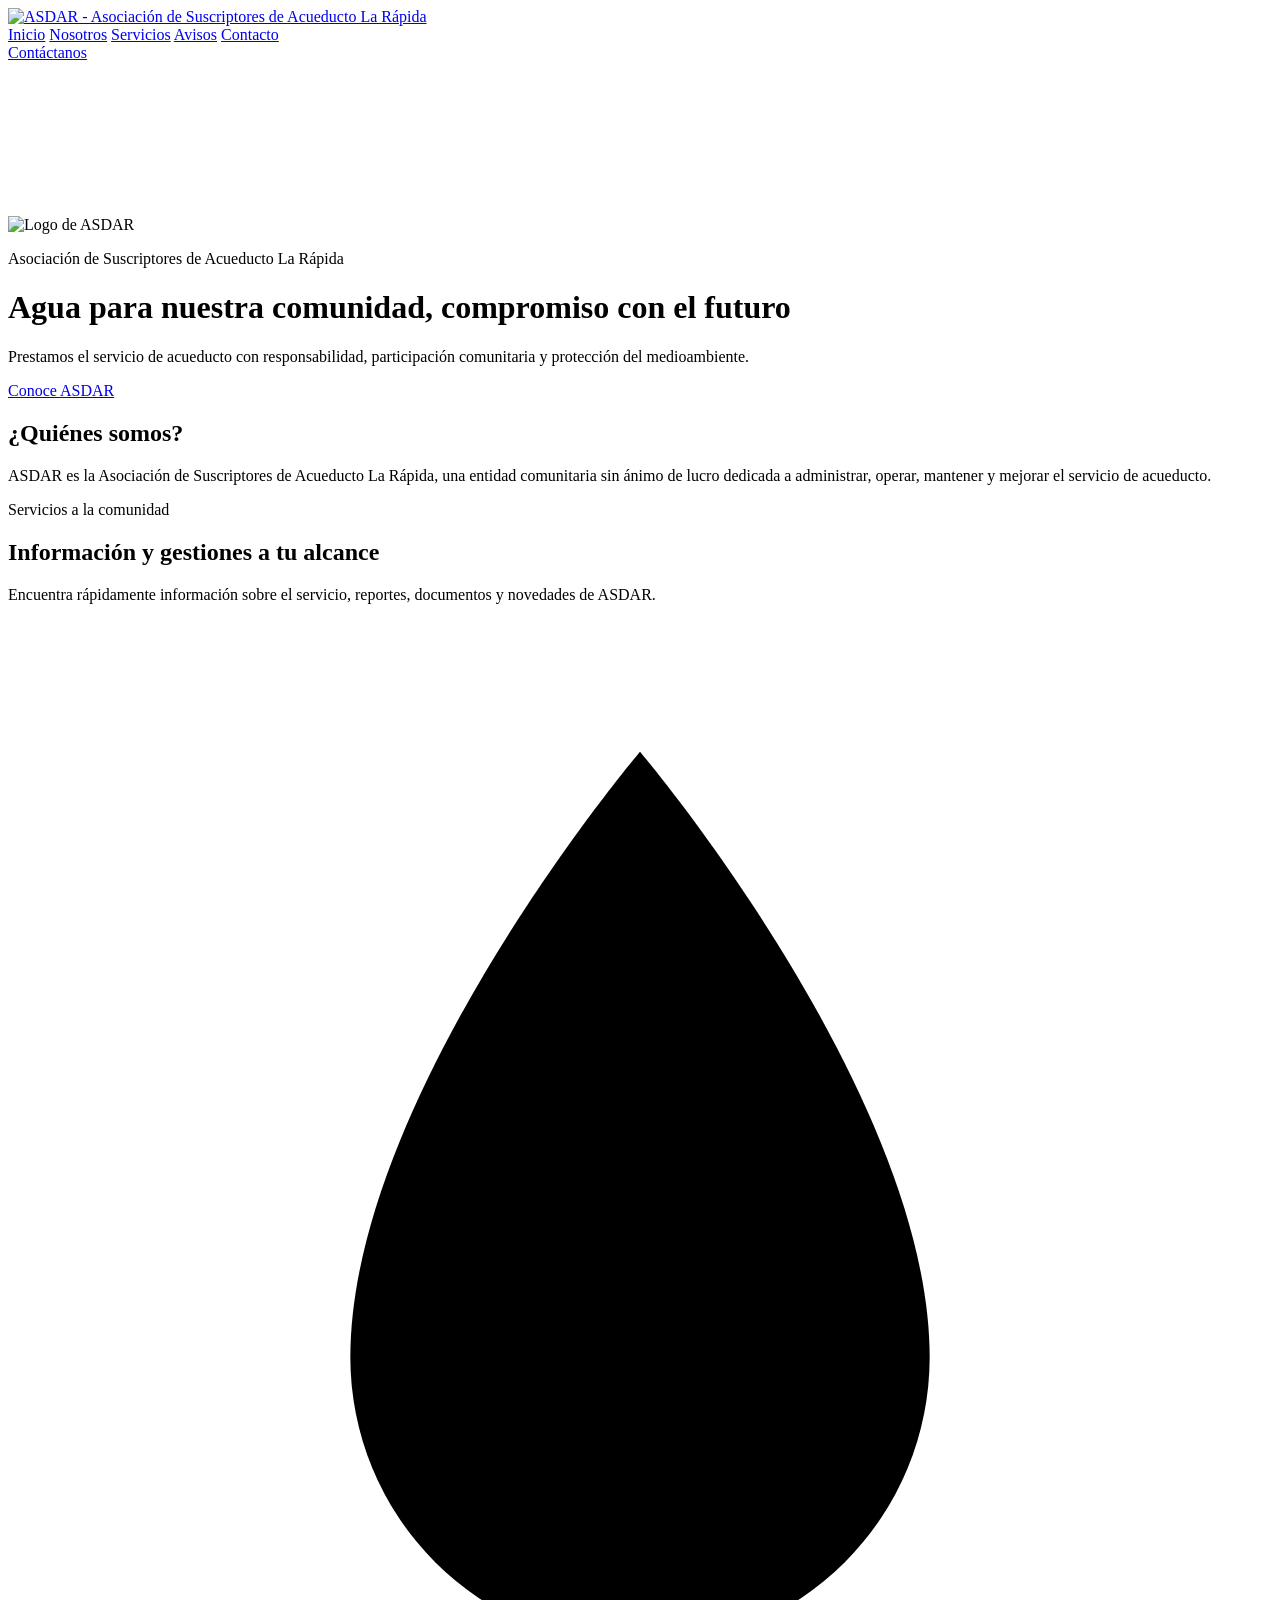
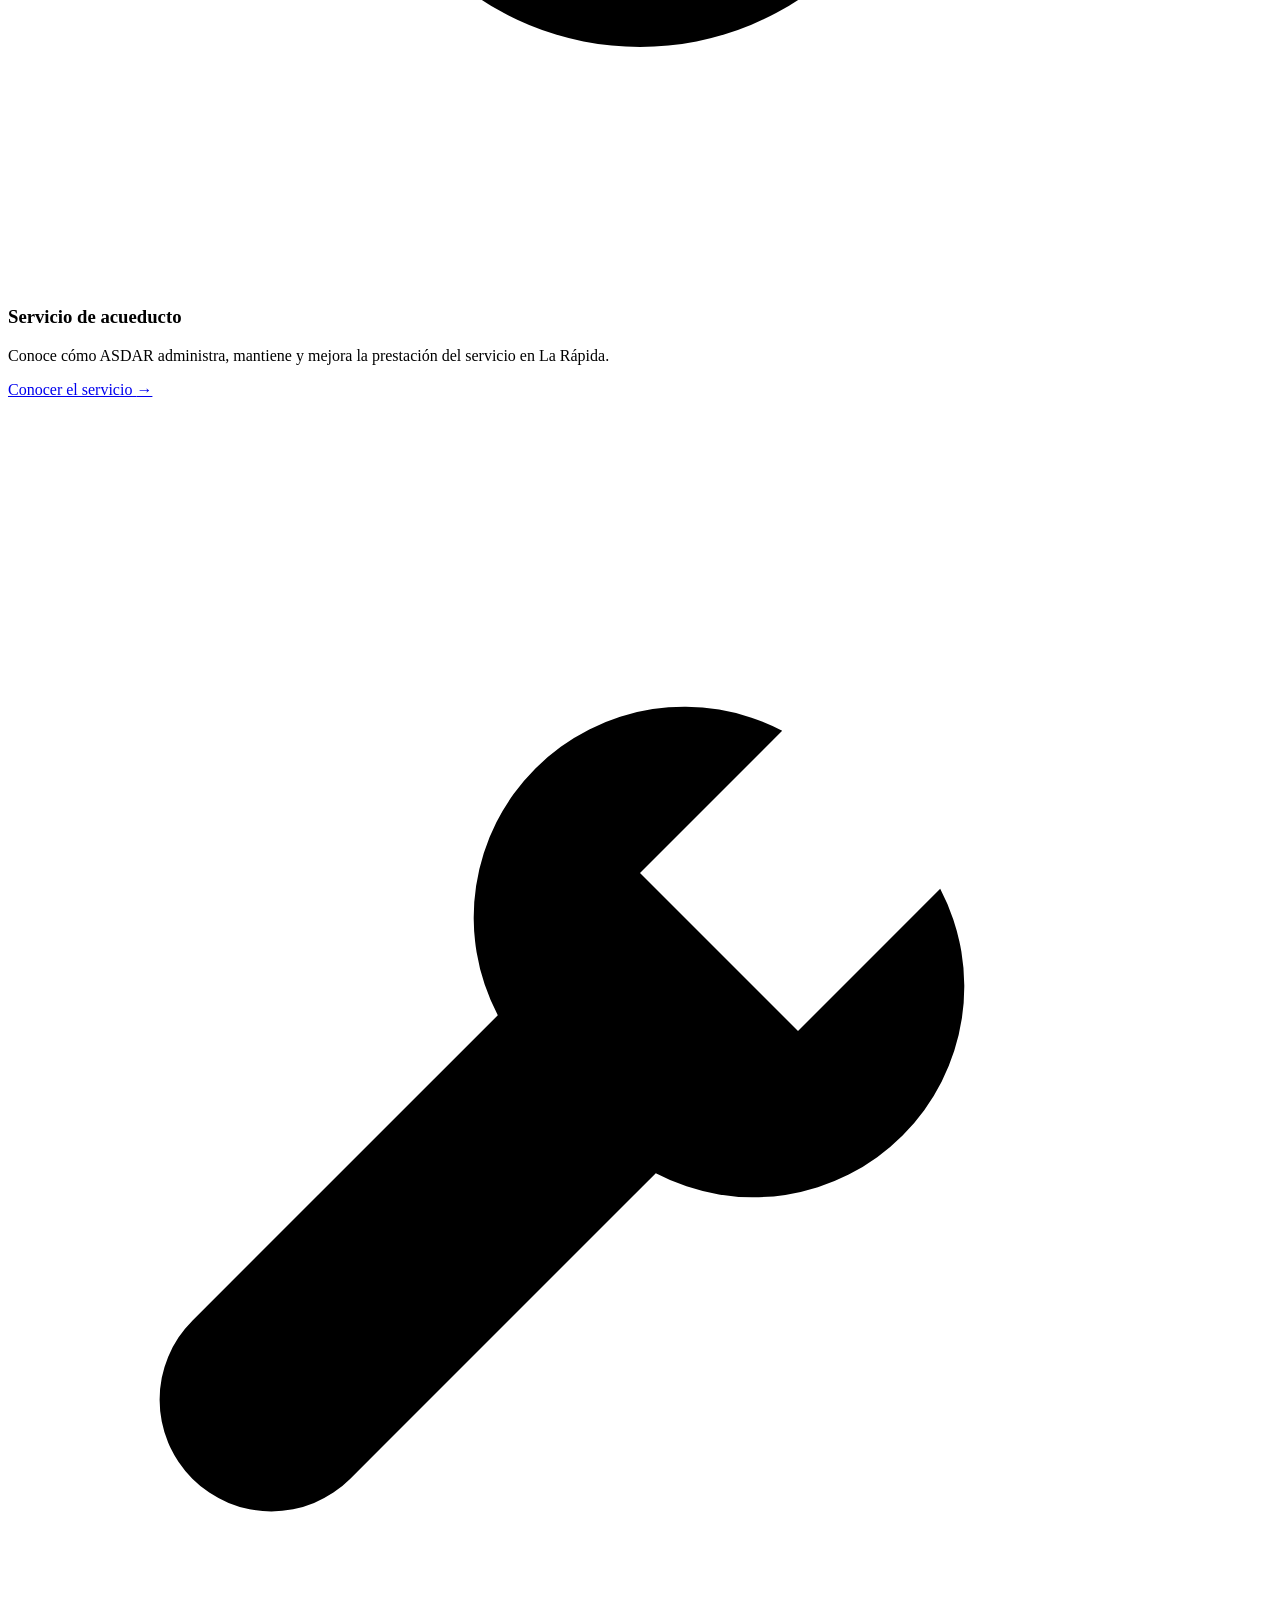
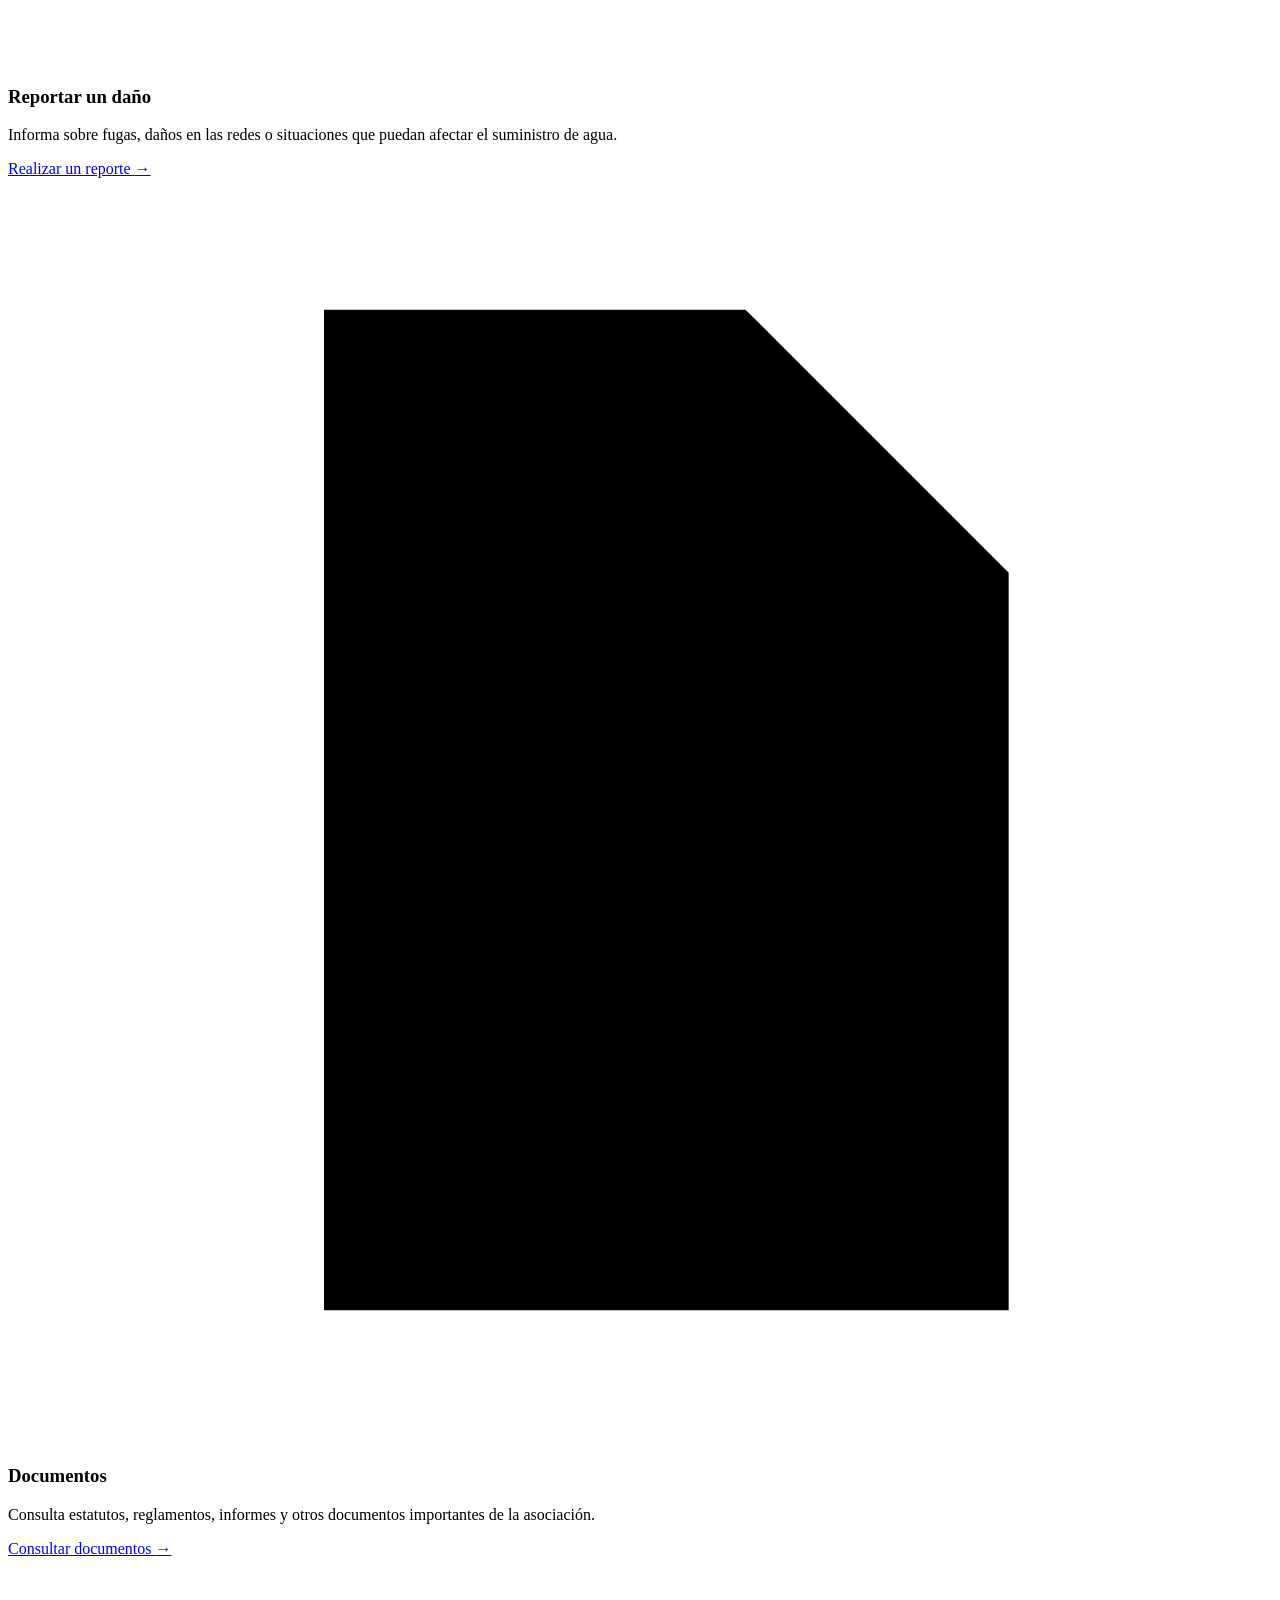
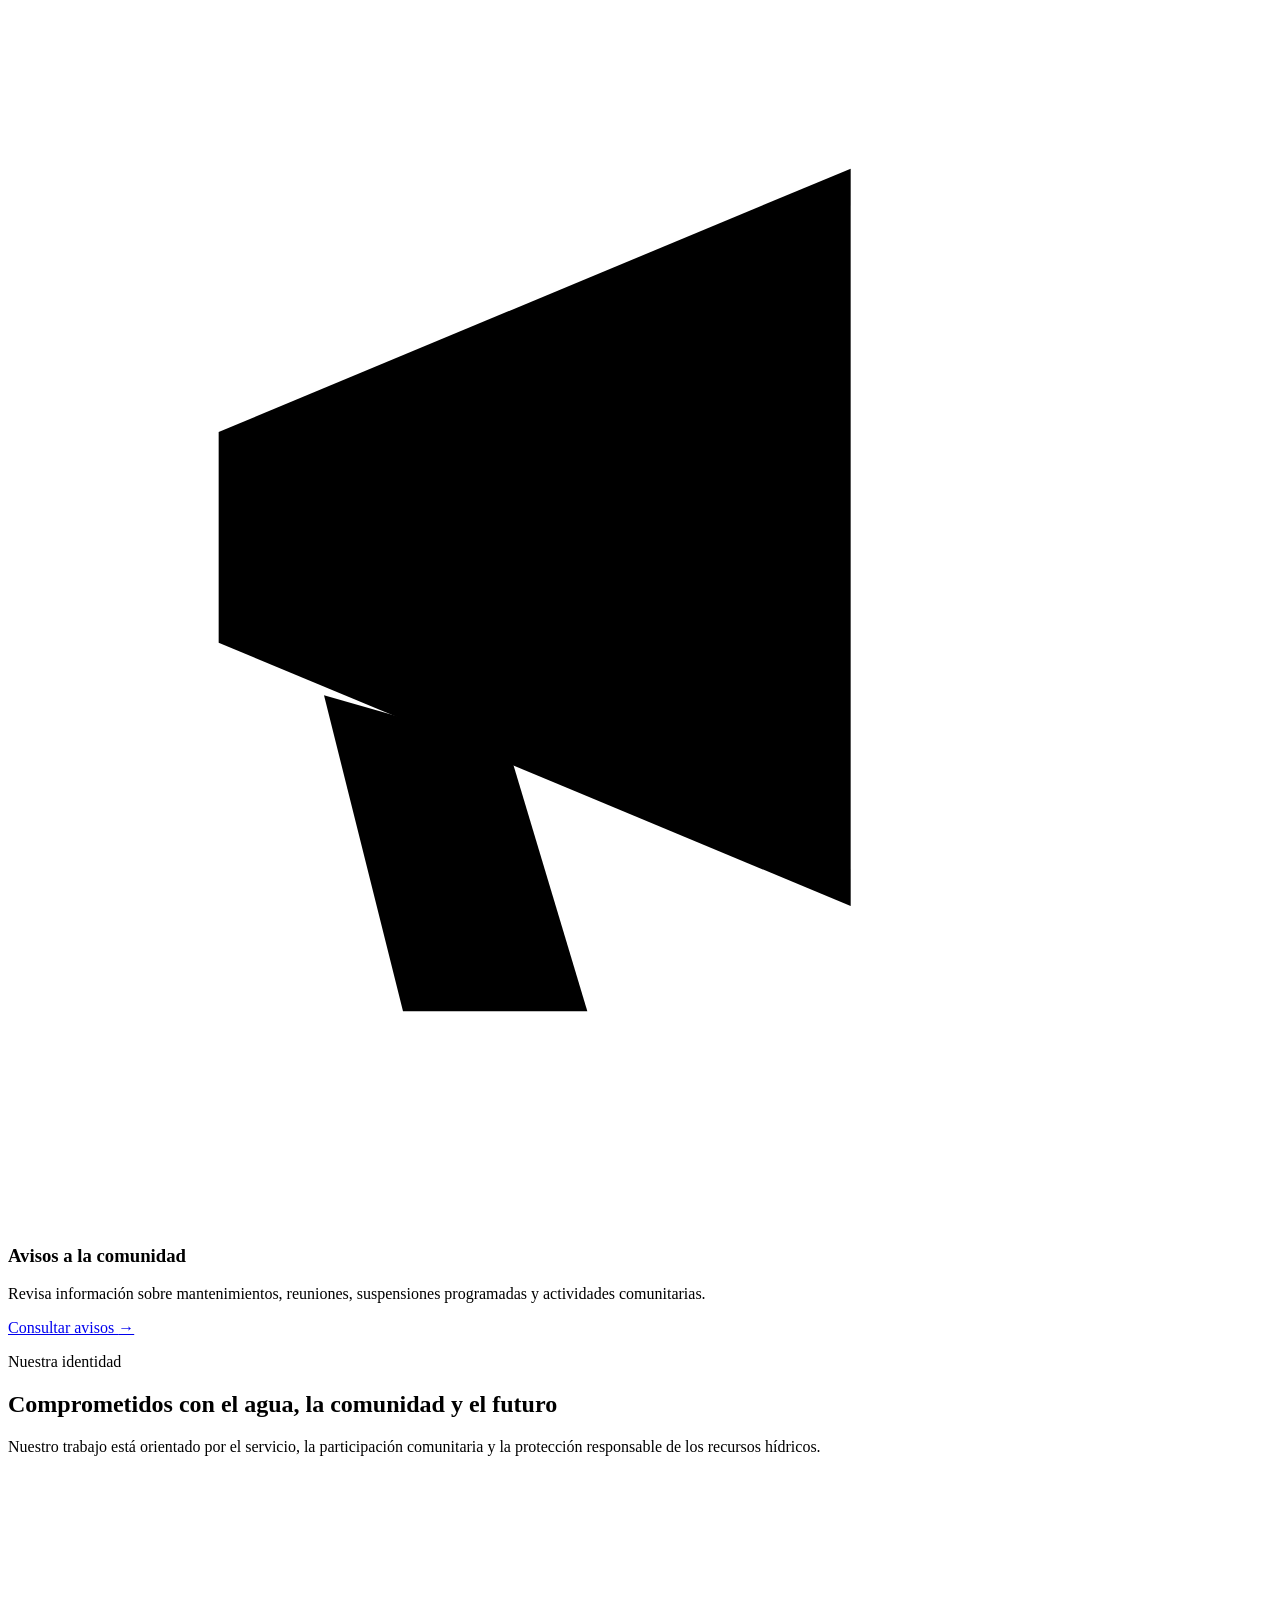
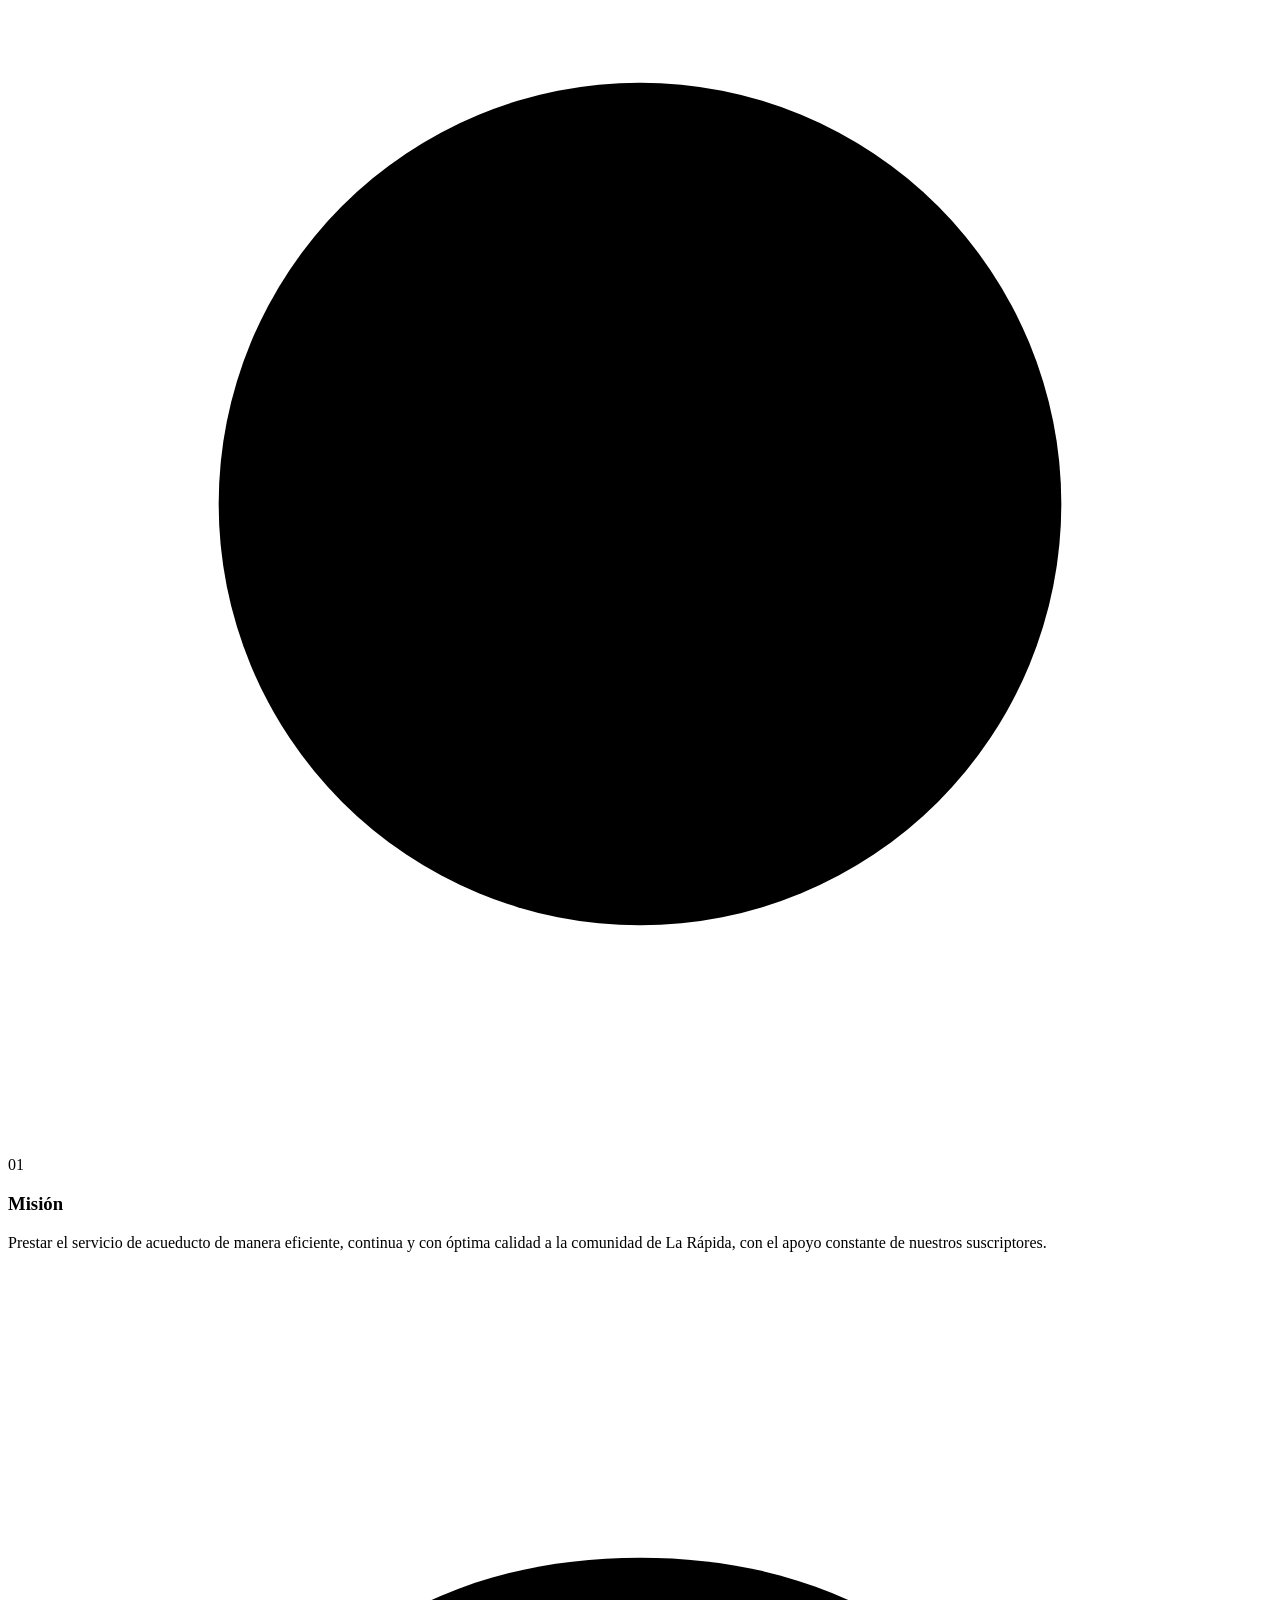
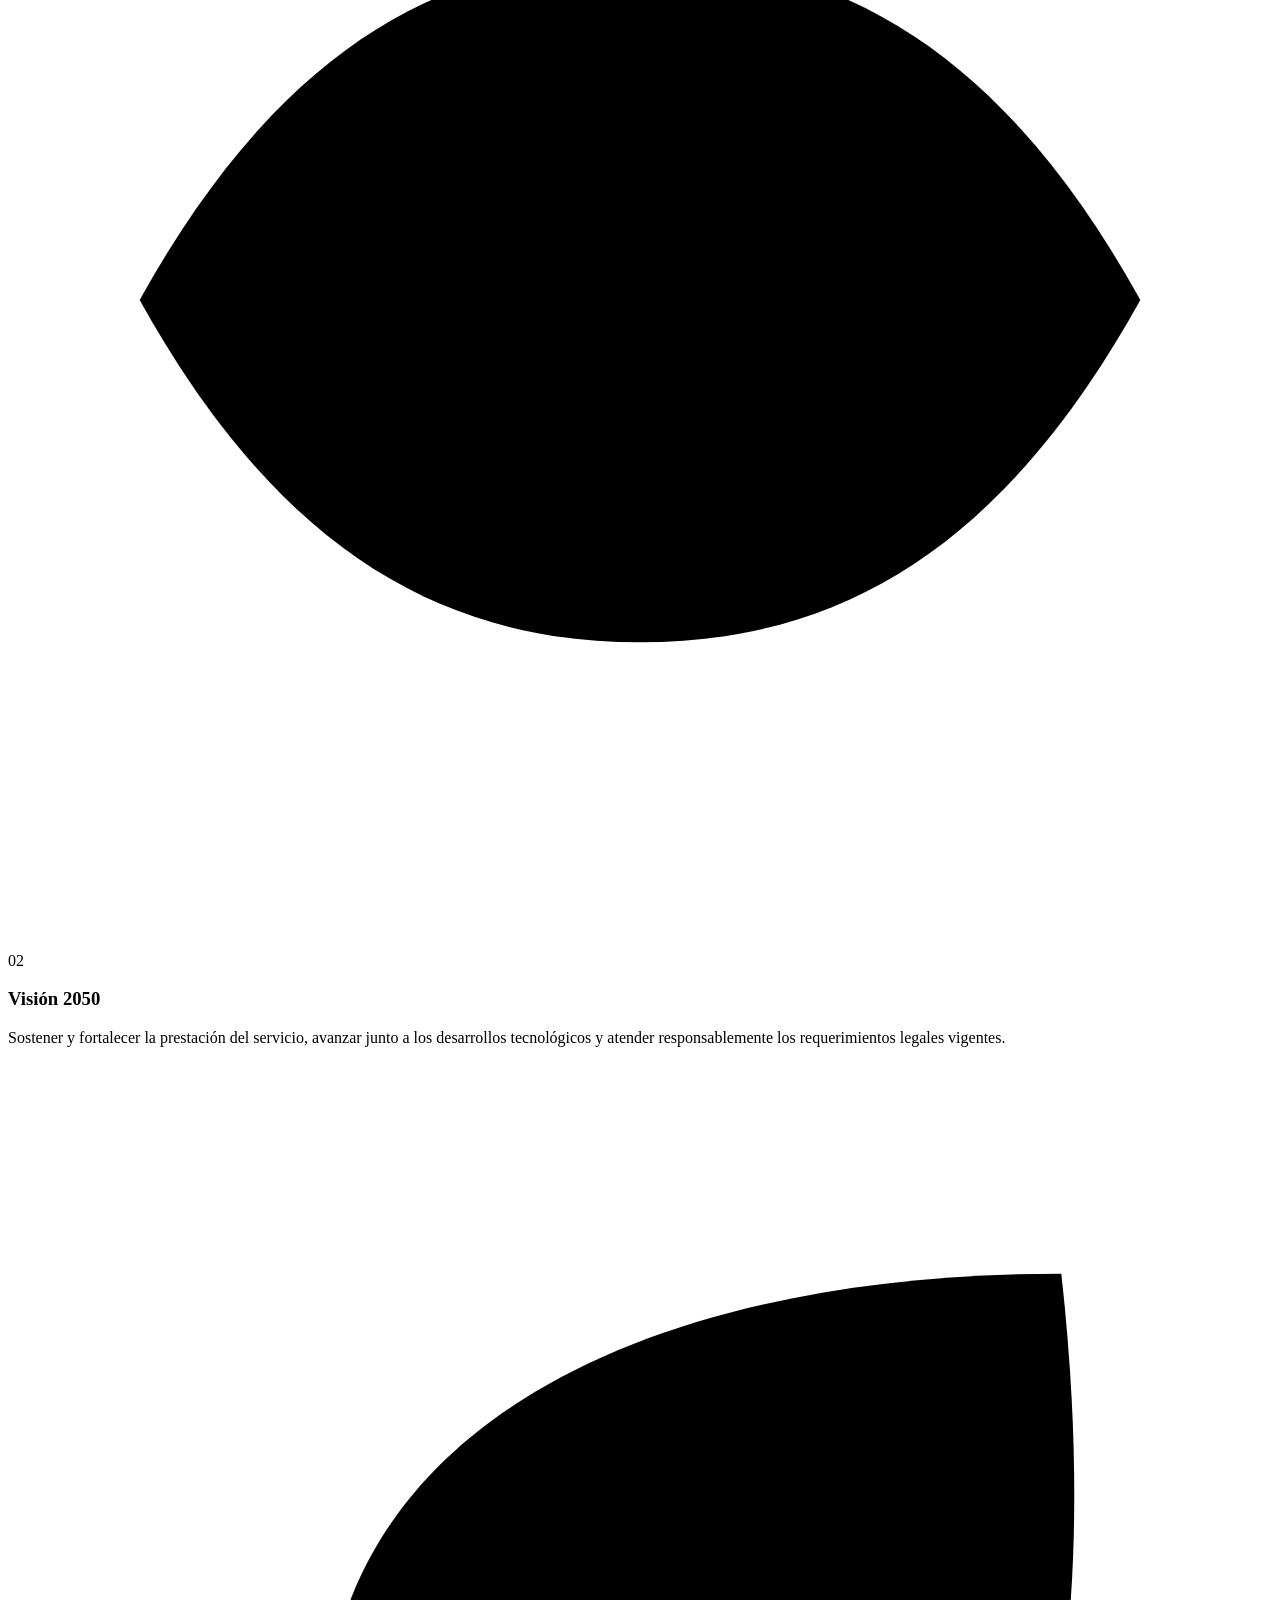
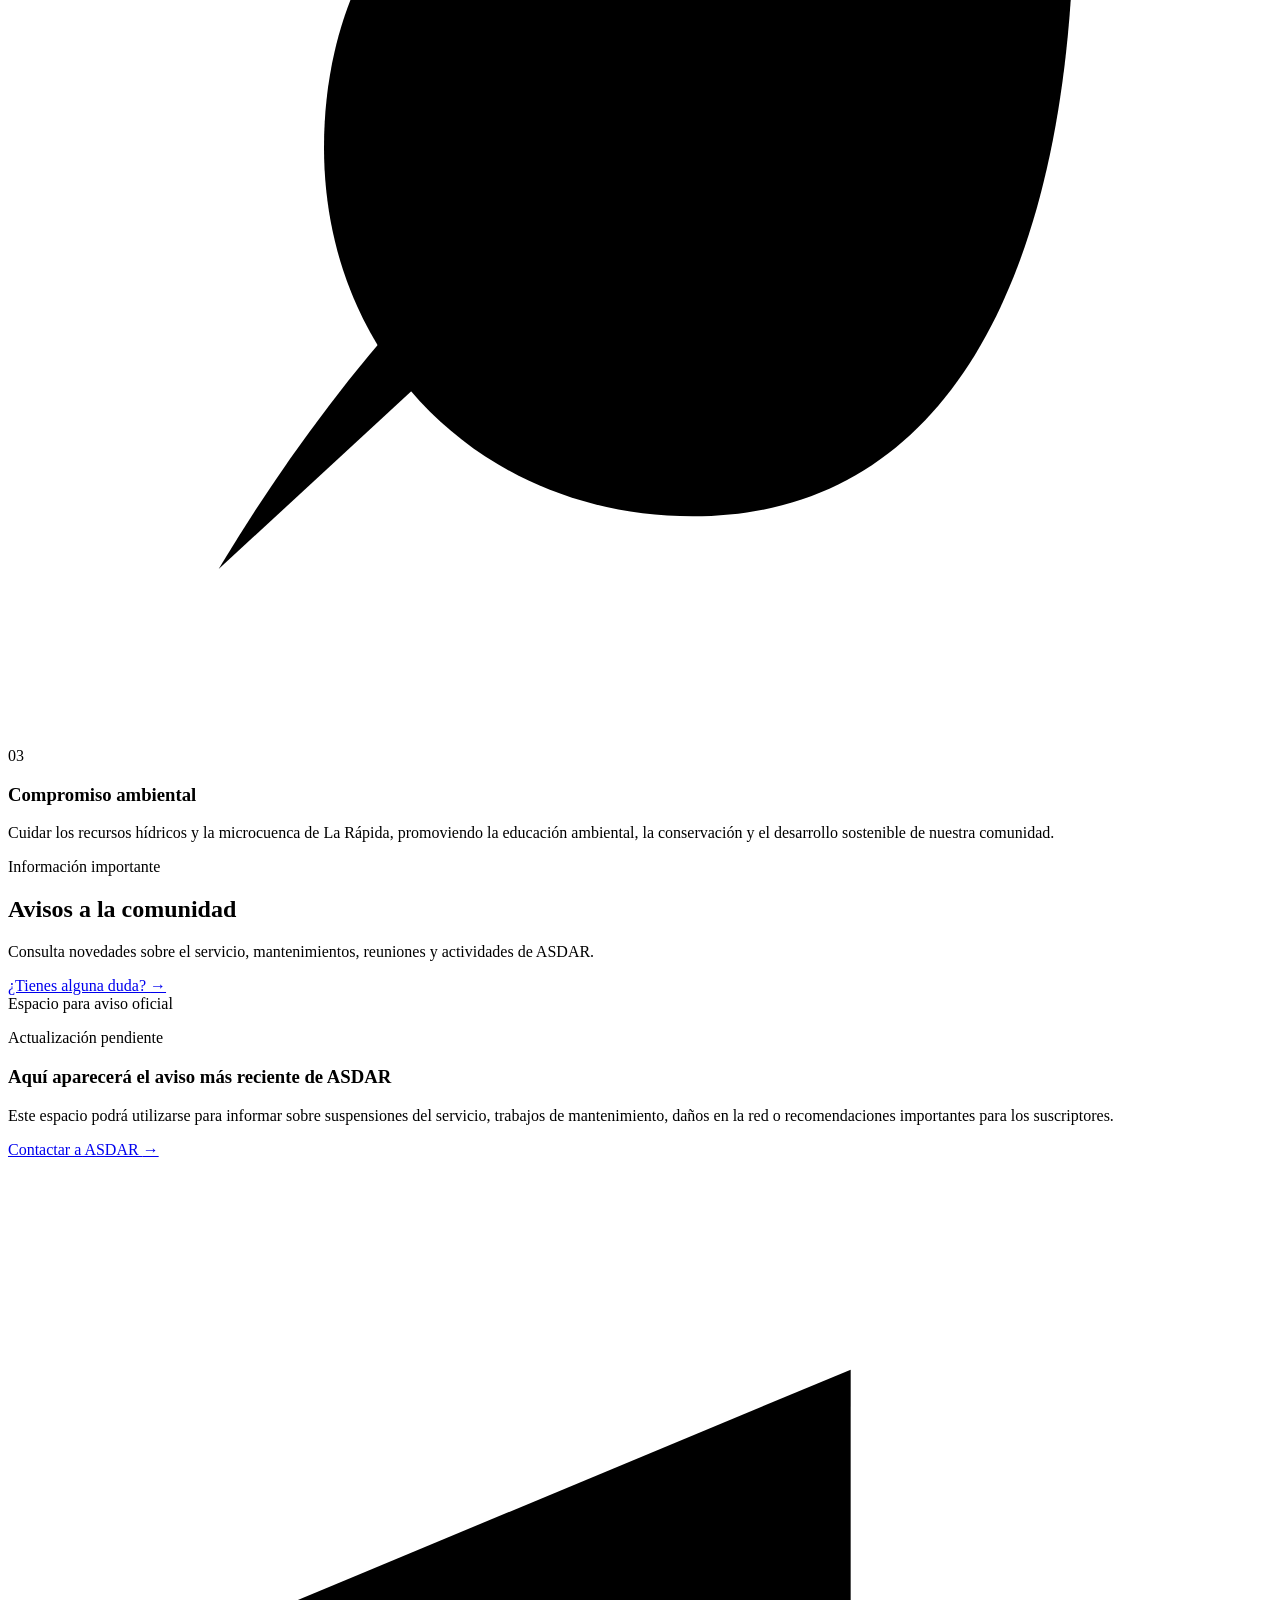
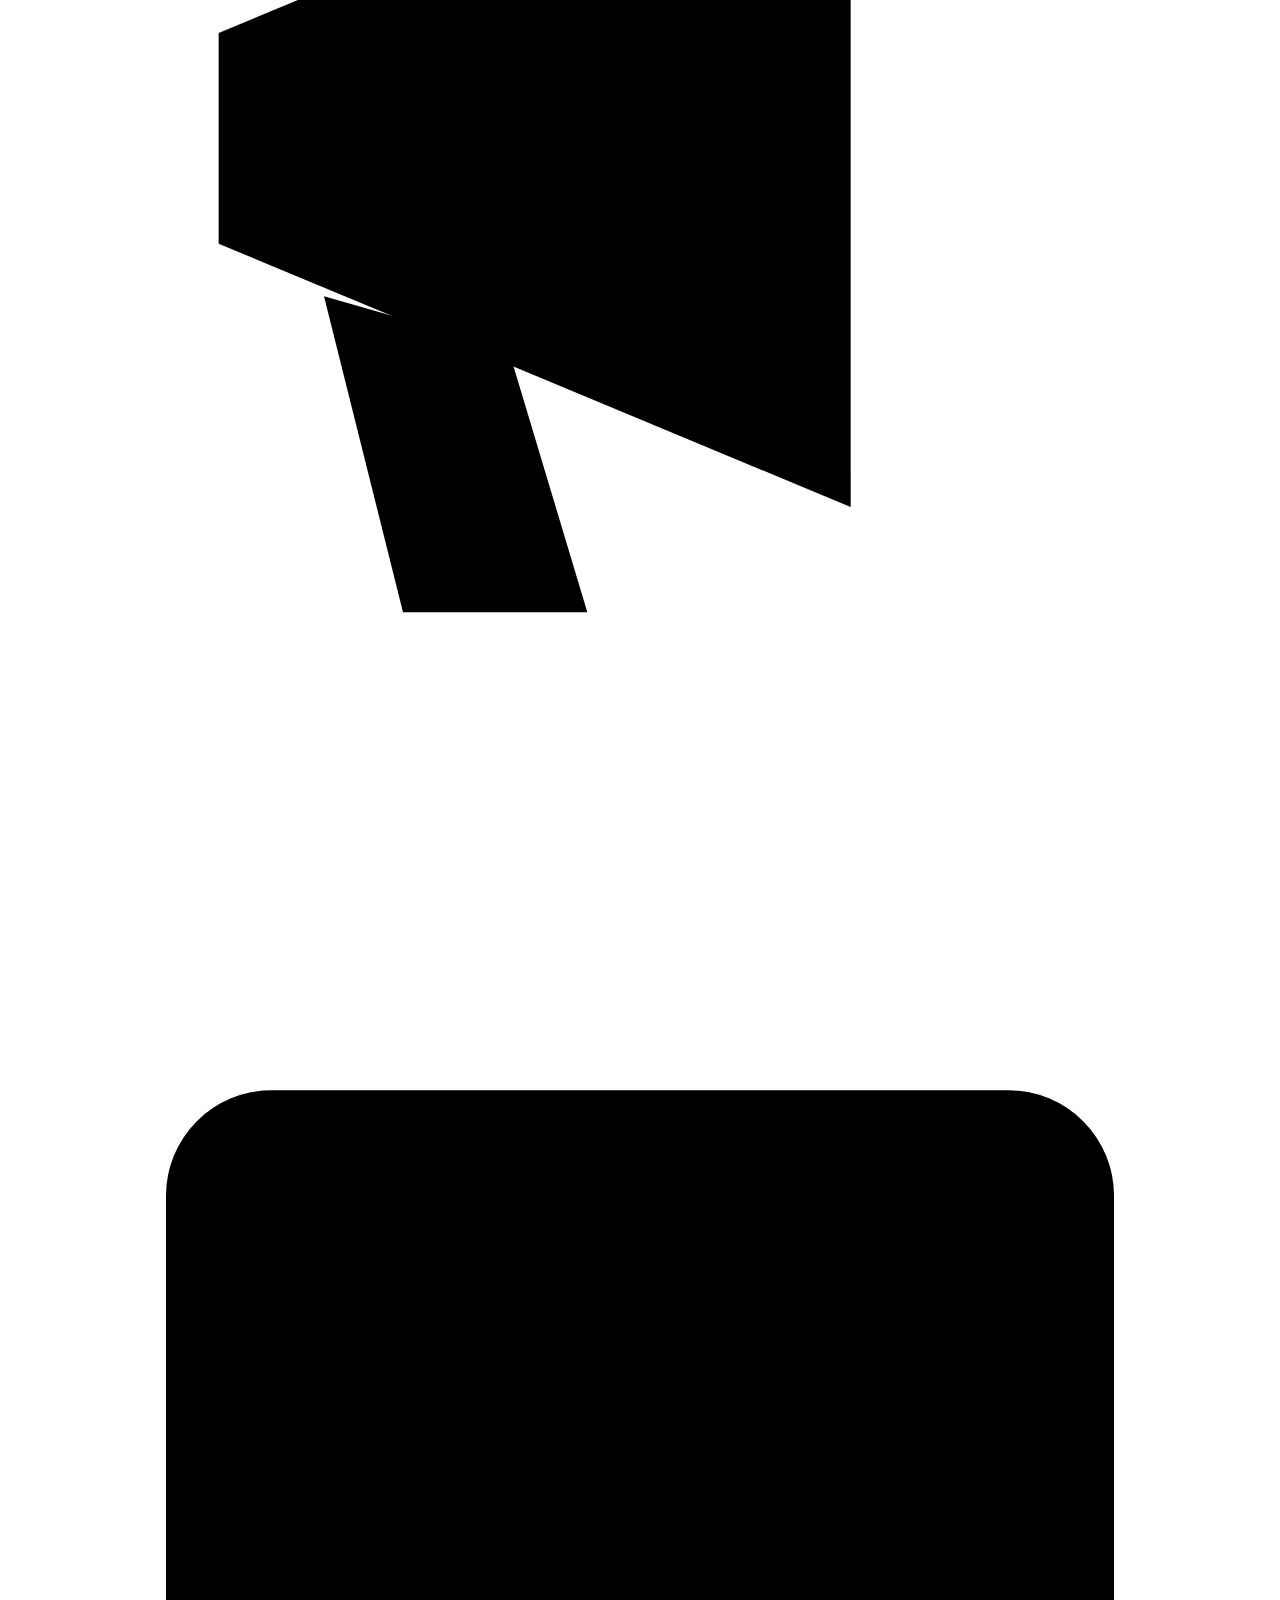
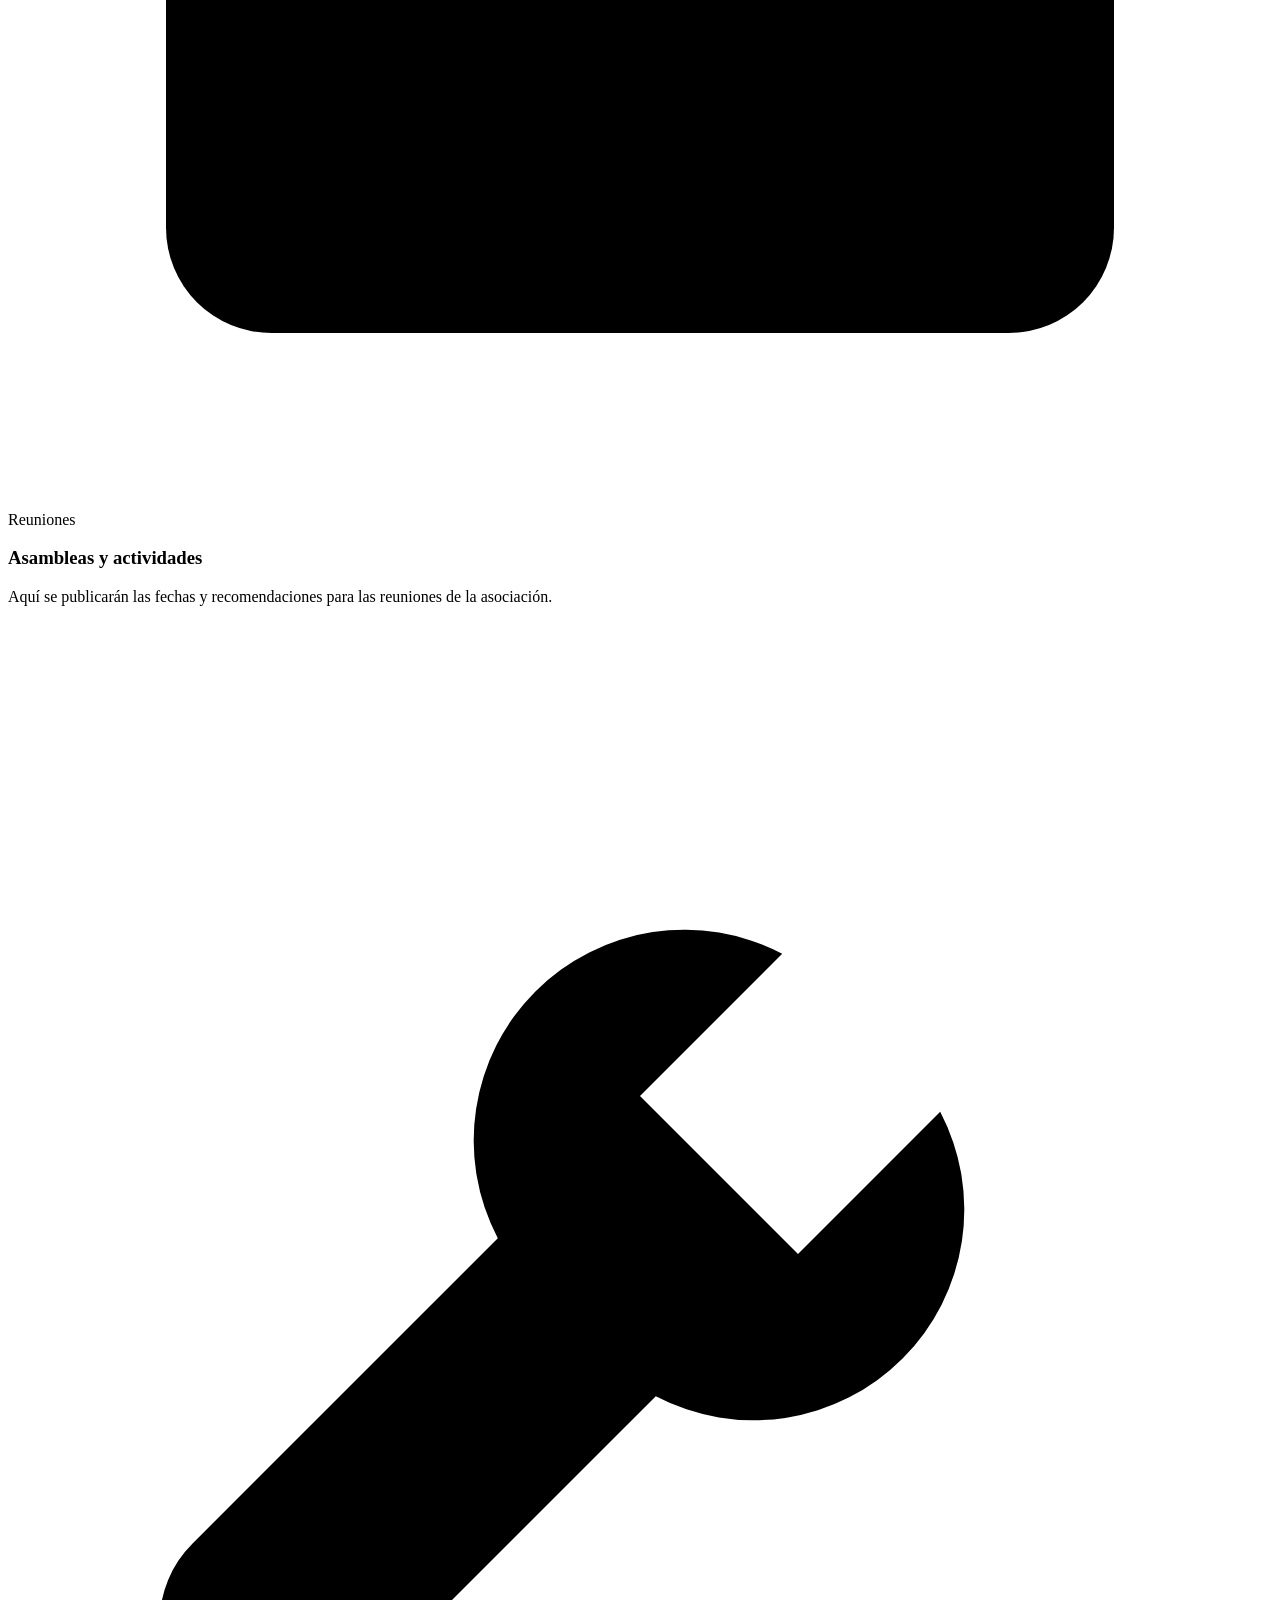
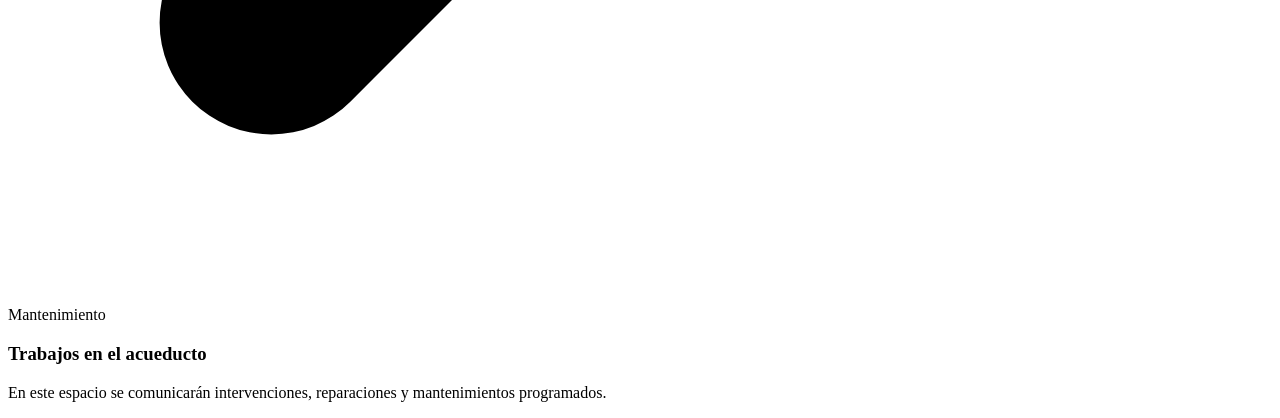
==== index.html @ 204bee66 "Create index.html" ====
<!DOCTYPE html>
<html lang="es">

<head>
    <meta charset="UTF-8">

    <meta
        name="viewport"
        content="width=device-width, initial-scale=1.0"
    >

    <title>ASDAR | Acueducto La Rápida</title>

    <link rel="stylesheet" href="style.css">
</head>

<body>

    <!-- =========================================
         BARRA DE NAVEGACIÓN
    ========================================== -->
    <nav class="navegacion">

        <a href="#" class="marca">
            <img
                src="Img/logo-asdar.png"
                alt="ASDAR - Asociación de Suscriptores de Acueducto La Rápida"
                class="marca-logo"
            >
        </a>

        <div class="menu">
            <a href="#">Inicio</a>
            <a href="#nosotros">Nosotros</a>
            <a href="#servicios">Servicios</a>
            <a href="#avisos">Avisos</a>
            <a href="#contacto">Contacto</a>
        </div>

        <a href="#contacto" class="boton-contacto">
            Contáctanos
        </a>

    </nav>


    <!-- =========================================
         PORTADA PRINCIPAL
    ========================================== -->
    <header class="hero">

        <!-- Canvas donde JavaScript dibuja los hexágonos -->
        <canvas id="fondo-interactivo"></canvas>

        <div class="hero-contenido">

            <img
                src="Img/logo-asdar.png"
                alt="Logo de ASDAR"
                class="hero-logo"
            >

            <p class="hero-etiqueta">
                Asociación de Suscriptores de Acueducto La Rápida
            </p>

            <h1>
                Agua para nuestra comunidad,
                <span>compromiso con el futuro</span>
            </h1>

            <p class="hero-descripcion">
                Prestamos el servicio de acueducto con responsabilidad,
                participación comunitaria y protección del medioambiente.
            </p>

            <a href="#nosotros" class="boton-principal">
                Conoce ASDAR
            </a>

        </div>

    </header>


    <!-- =========================================
         QUIÉNES SOMOS
    ========================================== -->
    <section id="nosotros">

        <h2>¿Quiénes somos?</h2>

        <p>
            ASDAR es la Asociación de Suscriptores de Acueducto
            La Rápida, una entidad comunitaria sin ánimo de lucro
            dedicada a administrar, operar, mantener y mejorar el
            servicio de acueducto.
        </p>

    </section>


    <!-- =========================================
         SERVICIOS Y ACCESOS RÁPIDOS
    ========================================== -->
    <section id="servicios" class="servicios">

        <div class="servicios-encabezado">

            <p class="seccion-etiqueta">
                Servicios a la comunidad
            </p>

            <h2>
                Información y gestiones a tu alcance
            </h2>

            <p class="servicios-introduccion">
                Encuentra rápidamente información sobre el servicio,
                reportes, documentos y novedades de ASDAR.
            </p>

        </div>


        <div class="servicios-grid">

            <!-- Servicio de acueducto -->
            <article class="servicio-tarjeta">

                <div class="servicio-icono">

                    <svg
                        viewBox="0 0 24 24"
                        aria-hidden="true"
                    >
                        <path
                            d="M12 2.5C12 2.5 6.5 9 6.5 14A5.5 5.5 0 0 0 17.5 14C17.5 9 12 2.5 12 2.5Z"
                        ></path>

                        <path
                            d="M9.5 15.2C9.8 16.5 10.8 17.3 12.2 17.5"
                        ></path>
                    </svg>

                </div>

                <h3>Servicio de acueducto</h3>

                <p>
                    Conoce cómo ASDAR administra, mantiene y mejora
                    la prestación del servicio en La Rápida.
                </p>

                <a href="#nosotros" class="servicio-enlace">
                    Conocer el servicio
                    <span aria-hidden="true">→</span>
                </a>

            </article>


            <!-- Reportar daños -->
            <article class="servicio-tarjeta">

                <div class="servicio-icono servicio-icono-verde">

                    <svg
                        viewBox="0 0 24 24"
                        aria-hidden="true"
                    >
                        <path
                            d="M14.7 6.3A4 4 0 0 0 9.3 11.7L3.5 17.5A2.1 2.1 0 0 0 6.5 20.5L12.3 14.7A4 4 0 0 0 17.7 9.3L15 12L12 9L14.7 6.3Z"
                        ></path>
                    </svg>

                </div>

                <h3>Reportar un daño</h3>

                <p>
                    Informa sobre fugas, daños en las redes o situaciones
                    que puedan afectar el suministro de agua.
                </p>

                <a href="#contacto" class="servicio-enlace">
                    Realizar un reporte
                    <span aria-hidden="true">→</span>
                </a>

            </article>


            <!-- Documentos -->
            <article class="servicio-tarjeta">

                <div class="servicio-icono">

                    <svg
                        viewBox="0 0 24 24"
                        aria-hidden="true"
                    >
                        <path
                            d="M6 2.5H14L19 7.5V21.5H6V2.5Z"
                        ></path>

                        <path d="M14 2.5V7.5H19"></path>
                        <path d="M9 12H16"></path>
                        <path d="M9 16H16"></path>
                    </svg>

                </div>

                <h3>Documentos</h3>

                <p>
                    Consulta estatutos, reglamentos, informes y otros
                    documentos importantes de la asociación.
                </p>

                <a href="#documentos" class="servicio-enlace">
                    Consultar documentos
                    <span aria-hidden="true">→</span>
                </a>

            </article>


            <!-- Avisos -->
            <article class="servicio-tarjeta">

                <div class="servicio-icono servicio-icono-verde">

                    <svg
                        viewBox="0 0 24 24"
                        aria-hidden="true"
                    >
                        <path
                            d="M4 13V9L16 4V18L4 13Z"
                        ></path>

                        <path d="M16 8H19"></path>
                        <path d="M16 14H19"></path>
                        <path d="M6 14L7.5 20H11L9.5 15"></path>
                    </svg>

                </div>

                <h3>Avisos a la comunidad</h3>

                <p>
                    Revisa información sobre mantenimientos, reuniones,
                    suspensiones programadas y actividades comunitarias.
                </p>

                <a href="#avisos" class="servicio-enlace">
                    Consultar avisos
                    <span aria-hidden="true">→</span>
                </a>

            </article>

        </div>

    </section>


    <!-- =========================================
         IDENTIDAD INSTITUCIONAL
    ========================================== -->
    <section class="identidad">

        <div class="identidad-contenido">

            <div class="identidad-encabezado">

                <p class="identidad-etiqueta">
                    Nuestra identidad
                </p>

                <h2>
                    Comprometidos con el agua,
                    la comunidad y el futuro
                </h2>

                <p class="identidad-introduccion">
                    Nuestro trabajo está orientado por el servicio,
                    la participación comunitaria y la protección
                    responsable de los recursos hídricos.
                </p>

            </div>


            <div class="identidad-grid">

                <!-- Misión -->
                <article class="identidad-tarjeta">

                    <div class="identidad-icono">

                        <svg
                            viewBox="0 0 24 24"
                            aria-hidden="true"
                        >
                            <circle cx="12" cy="12" r="8"></circle>
                            <circle cx="12" cy="12" r="3"></circle>
                            <path d="M12 2V5"></path>
                            <path d="M12 19V22"></path>
                            <path d="M2 12H5"></path>
                            <path d="M19 12H22"></path>
                        </svg>

                    </div>

                    <p class="identidad-numero">01</p>

                    <h3>Misión</h3>

                    <p>
                        Prestar el servicio de acueducto de manera
                        eficiente, continua y con óptima calidad a la
                        comunidad de La Rápida, con el apoyo constante
                        de nuestros suscriptores.
                    </p>

                </article>


                <!-- Visión -->
                <article class="identidad-tarjeta">

                    <div class="identidad-icono">

                        <svg
                            viewBox="0 0 24 24"
                            aria-hidden="true"
                        >
                            <path
                                d="M2.5 12C5 7.5 8 5.5 12 5.5C16 5.5 19 7.5 21.5 12C19 16.5 16 18.5 12 18.5C8 18.5 5 16.5 2.5 12Z"
                            ></path>

                            <circle cx="12" cy="12" r="3"></circle>
                        </svg>

                    </div>

                    <p class="identidad-numero">02</p>

                    <h3>Visión 2050</h3>

                    <p>
                        Sostener y fortalecer la prestación del servicio,
                        avanzar junto a los desarrollos tecnológicos y
                        atender responsablemente los requerimientos
                        legales vigentes.
                    </p>

                </article>


                <!-- Compromiso ambiental -->
                <article class="identidad-tarjeta identidad-tarjeta-verde">

                    <div class="identidad-icono">

                        <svg
                            viewBox="0 0 24 24"
                            aria-hidden="true"
                        >
                            <path
                                d="M20 4C12 4 6 7 6 13C6 17 9 20 13 20C19 20 21 13 20 4Z"
                            ></path>

                            <path d="M4 21C7 16 11 12 17 9"></path>
                        </svg>

                    </div>

                    <p class="identidad-numero">03</p>

                    <h3>Compromiso ambiental</h3>

                    <p>
                        Cuidar los recursos hídricos y la microcuenca
                        de La Rápida, promoviendo la educación ambiental,
                        la conservación y el desarrollo sostenible de
                        nuestra comunidad.
                    </p>

                </article>

            </div>

        </div>

    </section>
    <!-- =========================================
     AVISOS A LA COMUNIDAD
========================================== -->
<section id="avisos" class="avisos">

    <div class="avisos-contenido">

        <div class="avisos-encabezado">

            <div>

                <p class="seccion-etiqueta">
                    Información importante
                </p>

                <h2>Avisos a la comunidad</h2>

                <p class="avisos-introduccion">
                    Consulta novedades sobre el servicio, mantenimientos,
                    reuniones y actividades de ASDAR.
                </p>

            </div>

            <a href="#contacto" class="avisos-contacto">
                ¿Tienes alguna duda?
                <span aria-hidden="true">→</span>
            </a>

        </div>


        <div class="avisos-grid">

            <!-- Aviso principal -->
            <article class="aviso-principal">

                <div class="aviso-principal-contenido">

                    <div class="aviso-estado">
                        <span class="aviso-estado-punto"></span>
                        Espacio para aviso oficial
                    </div>

                    <p class="aviso-fecha">
                        Actualización pendiente
                    </p>

                    <h3>
                        Aquí aparecerá el aviso más reciente de ASDAR
                    </h3>

                    <p>
                        Este espacio podrá utilizarse para informar sobre
                        suspensiones del servicio, trabajos de mantenimiento,
                        daños en la red o recomendaciones importantes para
                        los suscriptores.
                    </p>

                    <a href="#contacto" class="aviso-enlace">
                        Contactar a ASDAR
                        <span aria-hidden="true">→</span>
                    </a>

                </div>

                <div class="aviso-principal-icono">

                    <svg
                        viewBox="0 0 24 24"
                        aria-hidden="true"
                    >
                        <path d="M4 13V9L16 4V18L4 13Z"></path>
                        <path d="M16 8H19"></path>
                        <path d="M16 14H19"></path>
                        <path d="M6 14L7.5 20H11L9.5 15"></path>
                    </svg>

                </div>

            </article>


            <!-- Columna de avisos secundarios -->
            <div class="avisos-secundarios">

                <!-- Reuniones -->
                <article class="aviso-secundario">

                    <div class="aviso-secundario-icono">

                        <svg
                            viewBox="0 0 24 24"
                            aria-hidden="true"
                        >
                            <rect
                                x="3"
                                y="5"
                                width="18"
                                height="16"
                                rx="2"
                            ></rect>

                            <path d="M7 2V8"></path>
                            <path d="M17 2V8"></path>
                            <path d="M3 10H21"></path>
                        </svg>

                    </div>

                    <div>

                        <p class="aviso-tipo">
                            Reuniones
                        </p>

                        <h3>Asambleas y actividades</h3>

                        <p>
                            Aquí se publicarán las fechas y recomendaciones
                            para las reuniones de la asociación.
                        </p>

                    </div>

                </article>


                <!-- Mantenimiento -->
                <article class="aviso-secundario">

                    <div class="aviso-secundario-icono aviso-icono-verde">

                        <svg
                            viewBox="0 0 24 24"
                            aria-hidden="true"
                        >
                            <path
                                d="M14.7 6.3A4 4 0 0 0 9.3 11.7L3.5 17.5A2.1 2.1 0 0 0 6.5 20.5L12.3 14.7A4 4 0 0 0 17.7 9.3L15 12L12 9L14.7 6.3Z"
                            ></path>
                        </svg>

                    </div>

                    <div>

                        <p class="aviso-tipo">
                            Mantenimiento
                        </p>

                        <h3>Trabajos en el acueducto</h3>

                        <p>
                            En este espacio se comunicarán intervenciones,
                            reparaciones y mantenimientos programados.
                        </p>

                    </div>

                </article>

            </div>

        </div>

    </div>

</section>


    <!-- JavaScript al final del documento -->
    <script src="script.js"></script>

</body>

</html>
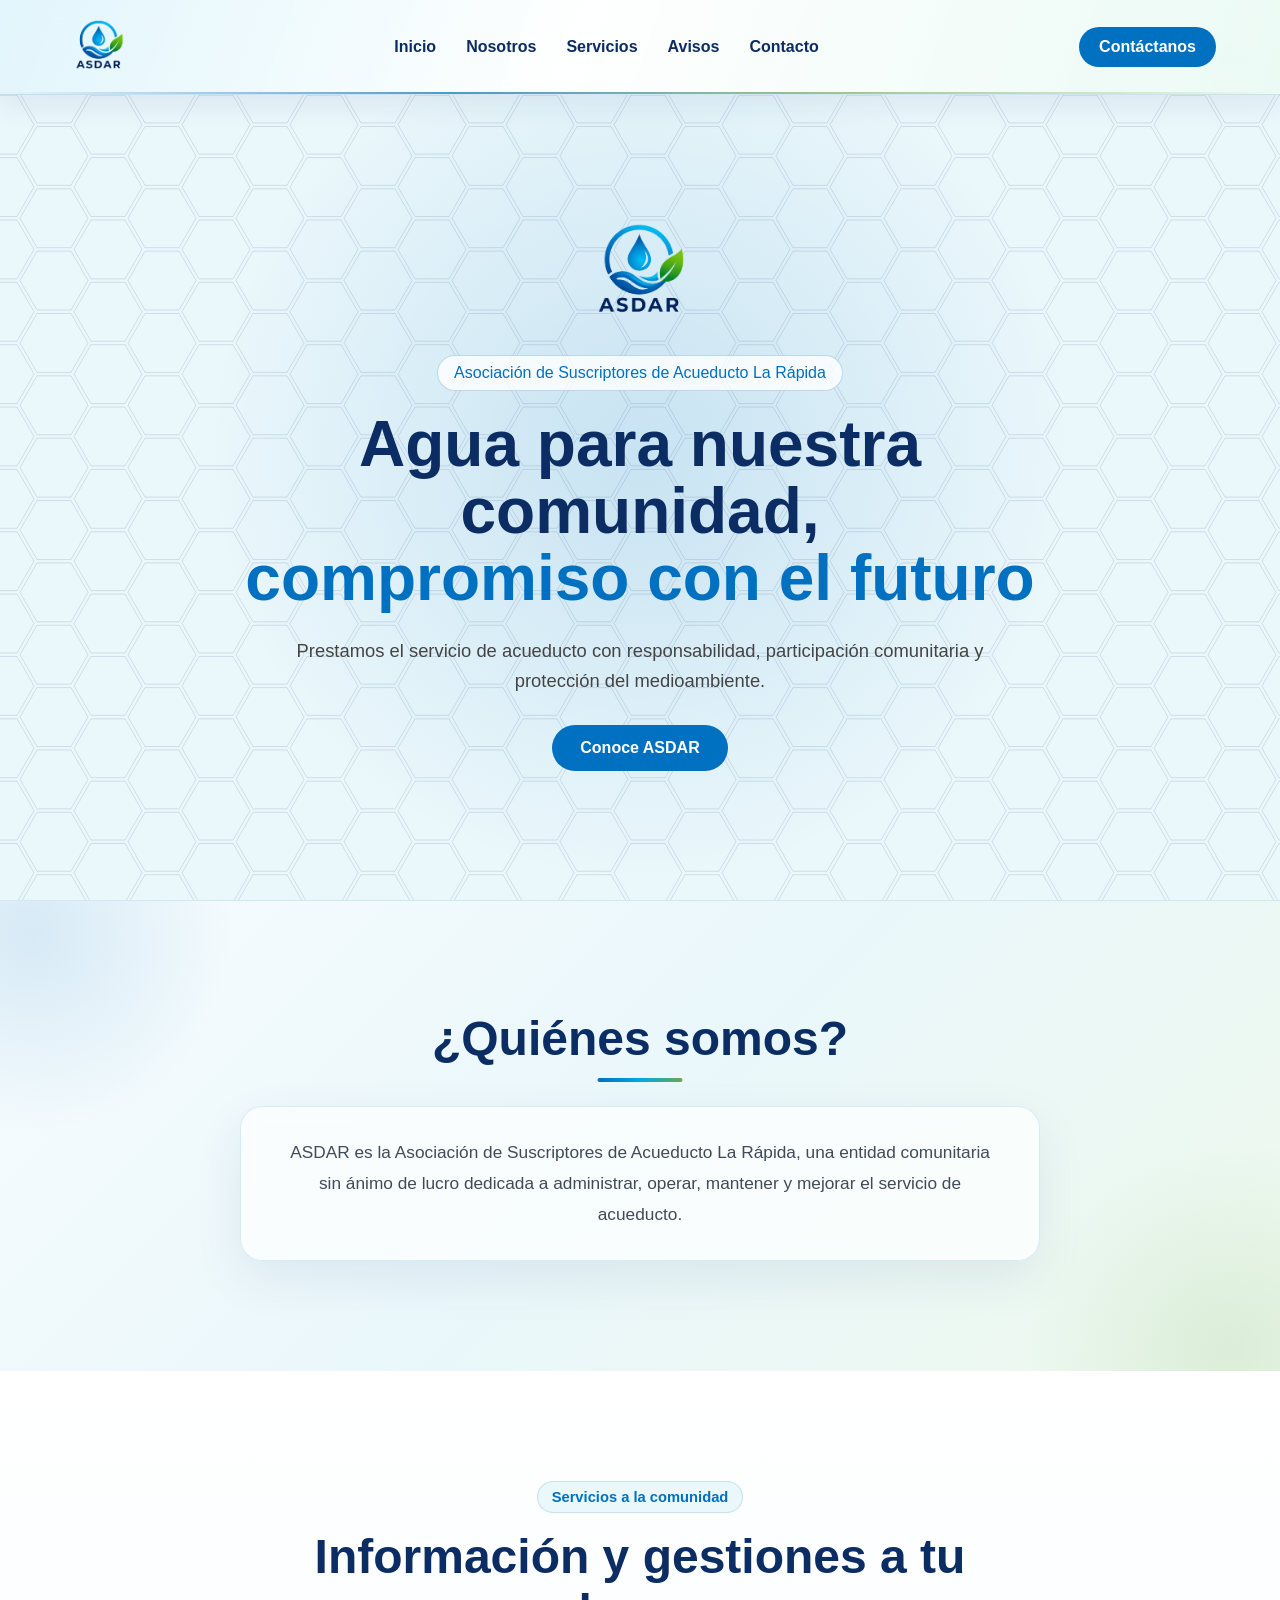
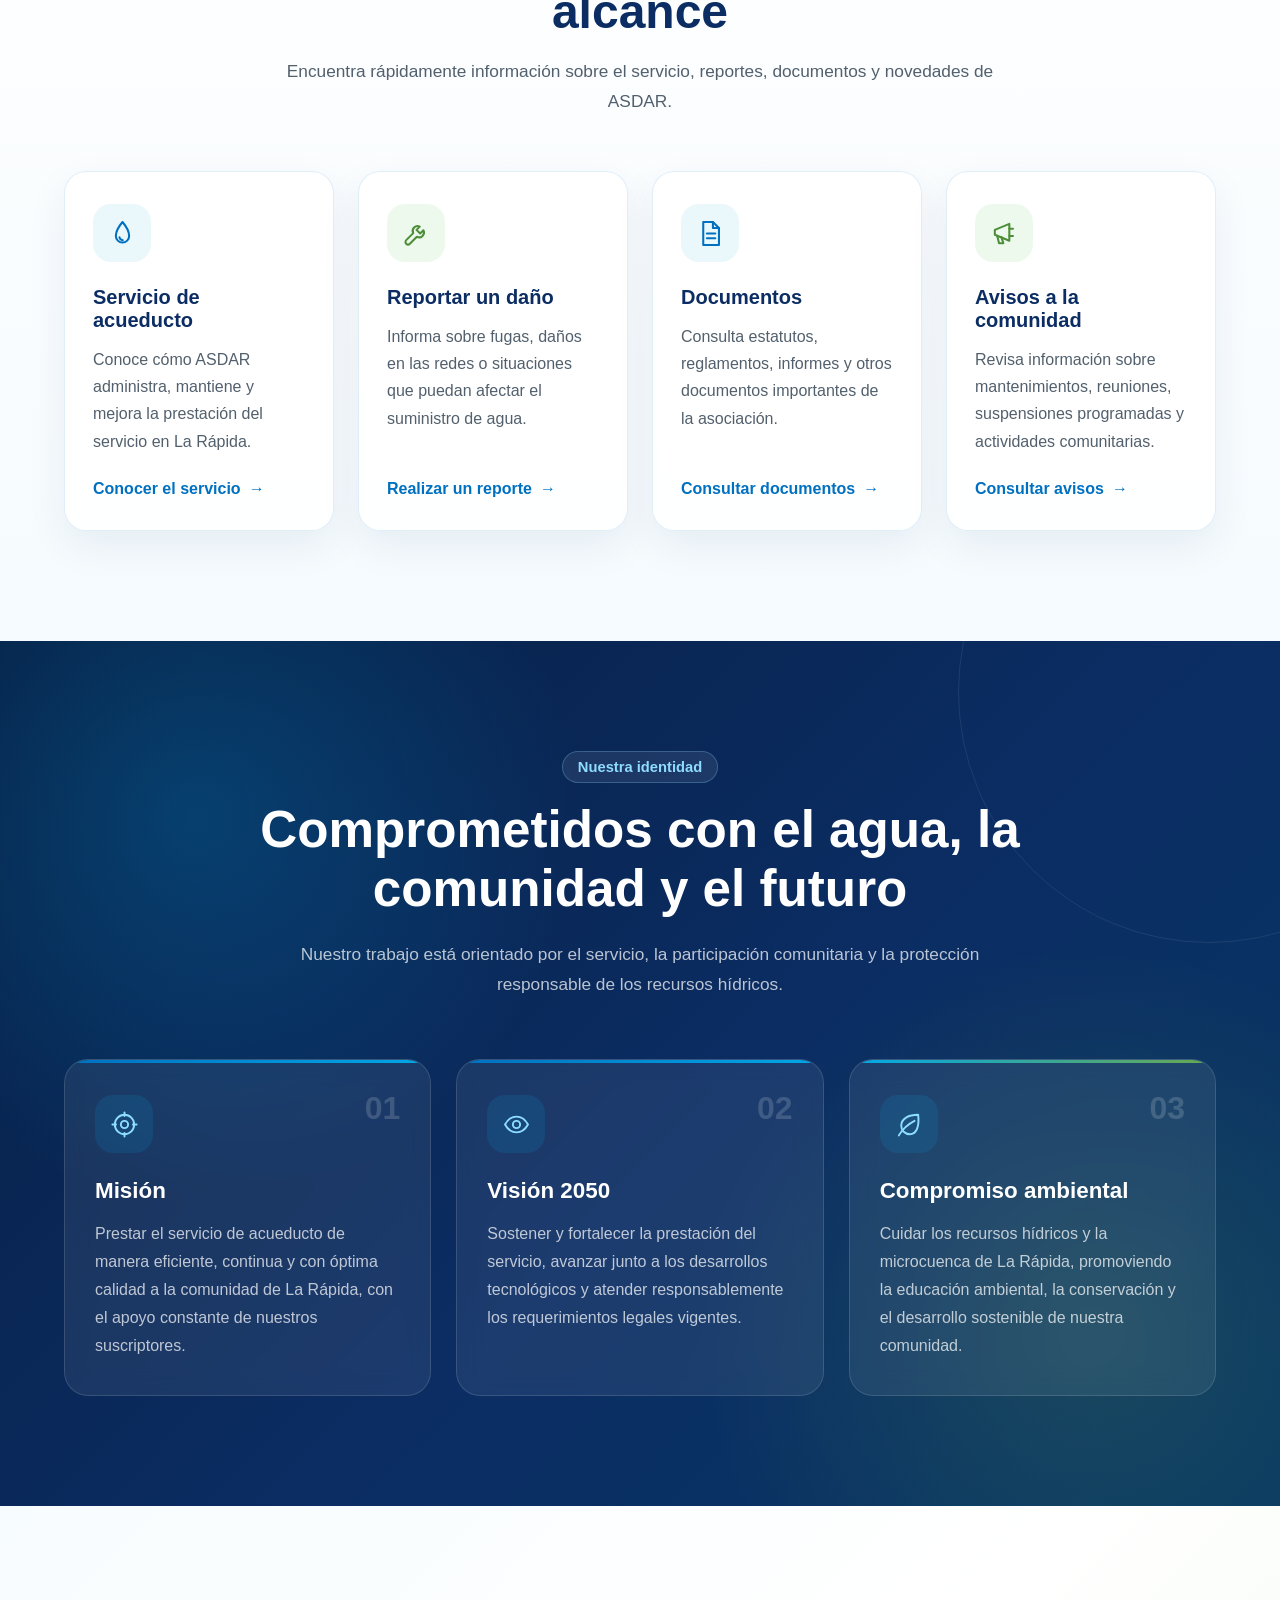
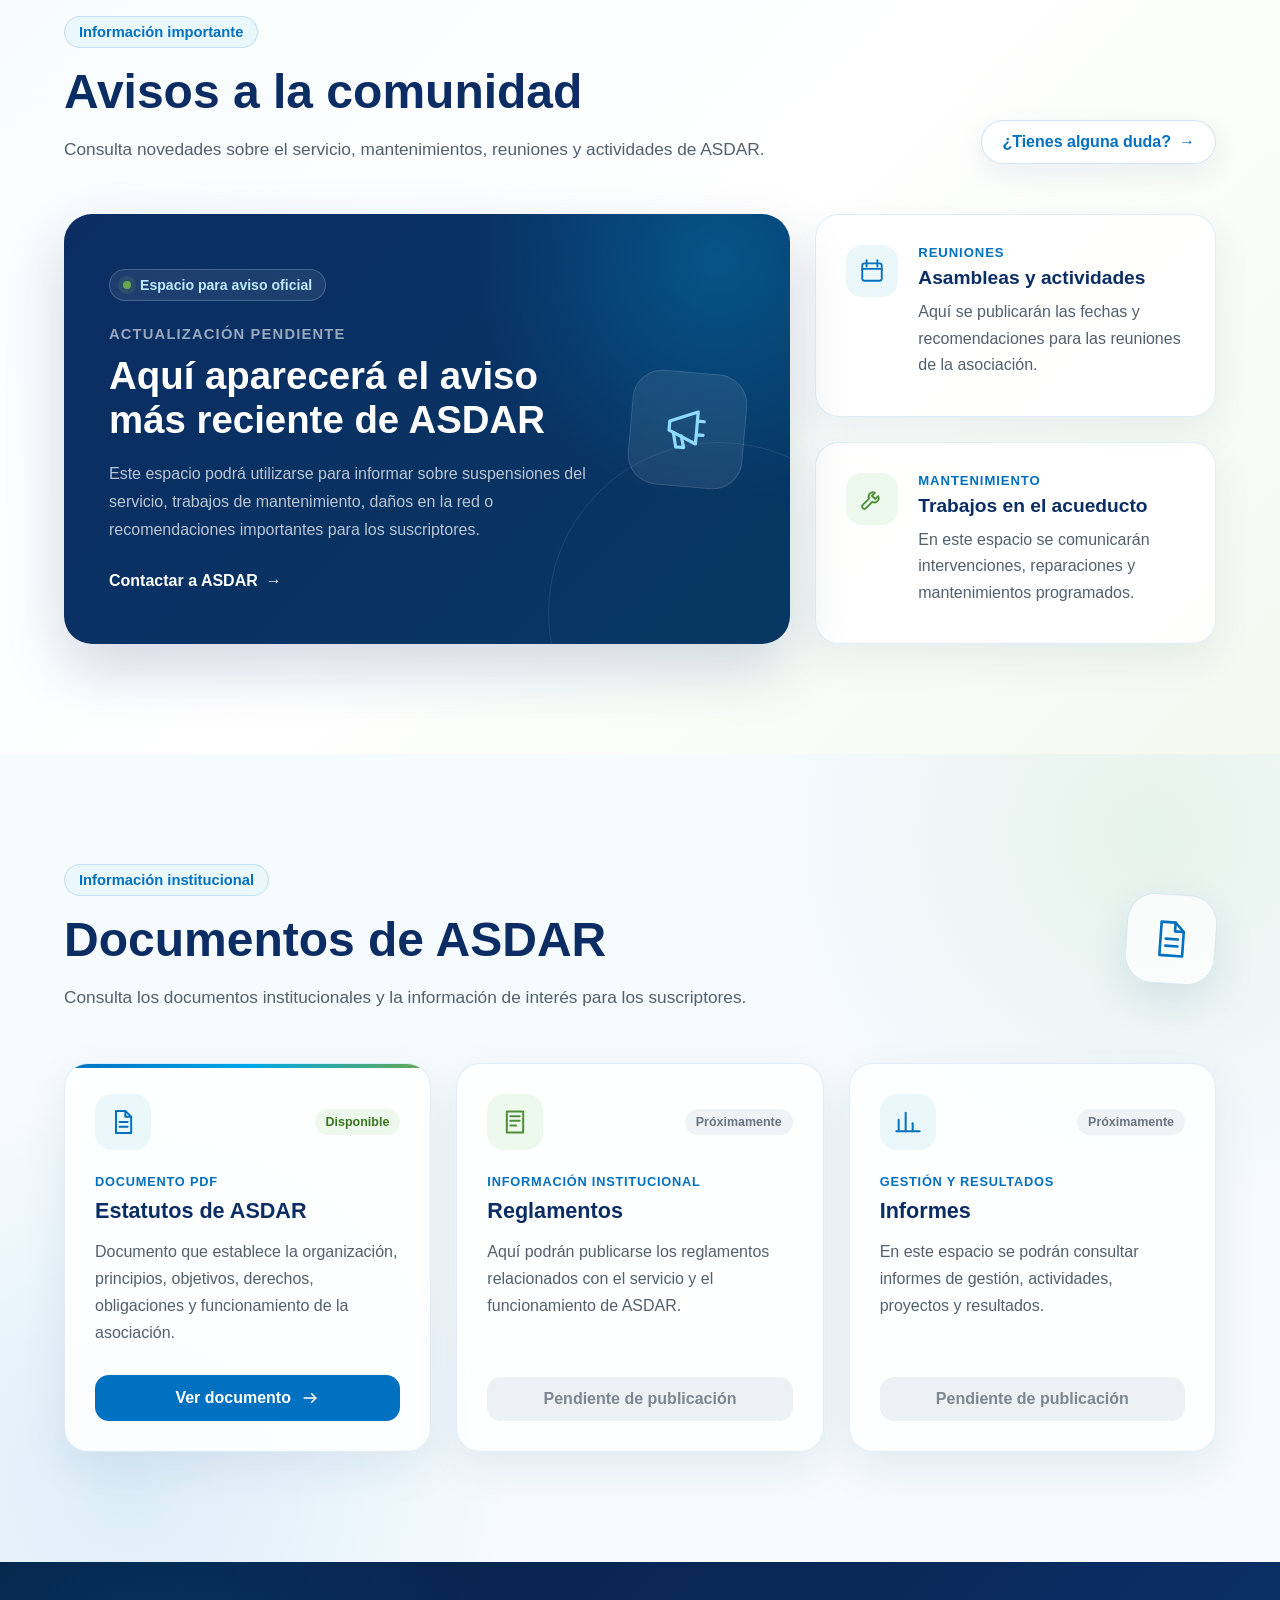
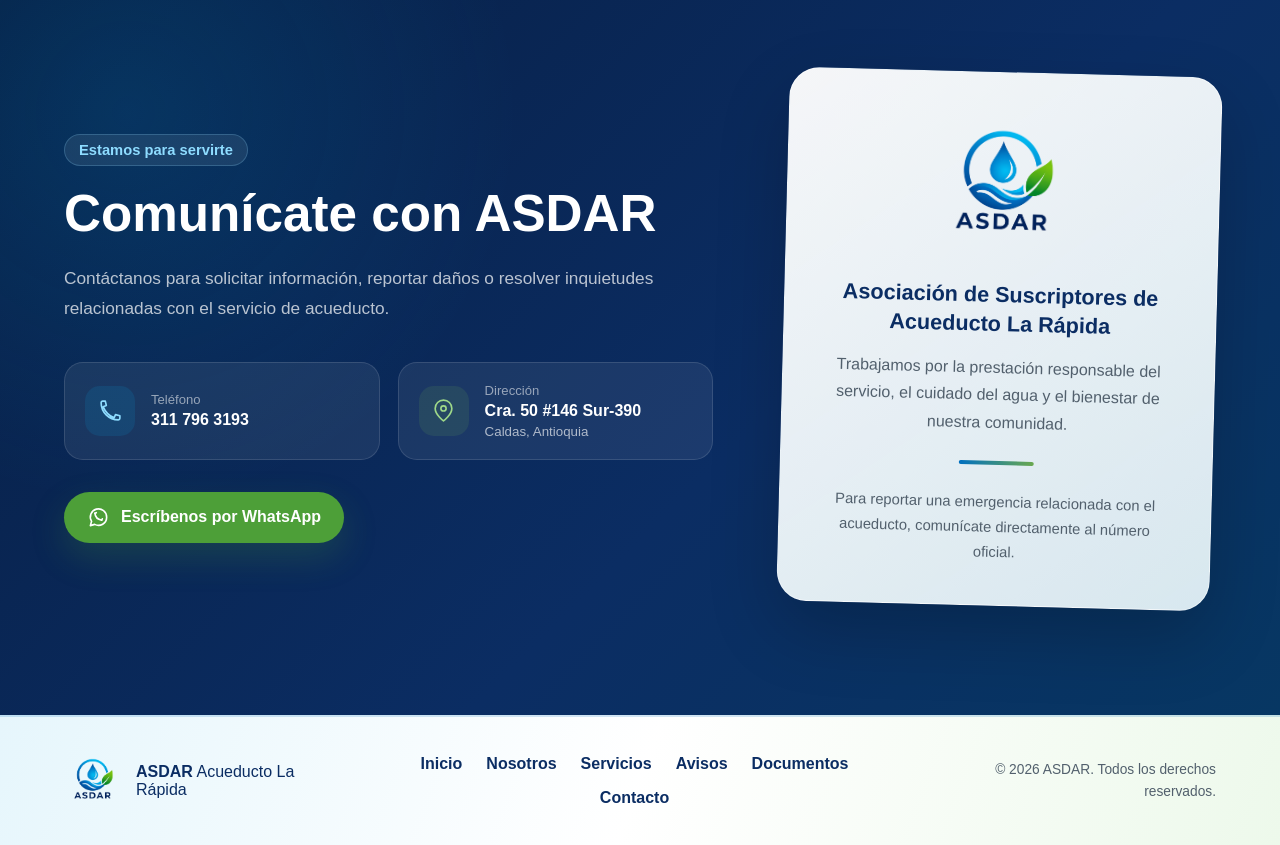
==== commit 0bd43dcb: "Update index.html" ====
--- a/index.html
+++ b/index.html
@@ -565,9 +565,311 @@
 </section>
 
 
+    <!-- =========================================
+     DOCUMENTOS
+========================================== -->
+<section id="documentos" class="documentos">
+    <div class="documentos-contenido">
+        <div class="documentos-encabezado">
+            <div>
+                <p class="seccion-etiqueta">Información institucional</p>
+                <h2>Documentos de ASDAR</h2>
+                <p class="documentos-introduccion">
+                    Consulta los documentos institucionales y la información
+                    de interés para los suscriptores.
+                </p>
+            </div>
+
+            <div class="documentos-icono-principal">
+                <svg viewBox="0 0 24 24" aria-hidden="true">
+                    <path d="M6 2.5H14L19 7.5V21.5H6V2.5Z"></path>
+                    <path d="M14 2.5V7.5H19"></path>
+                    <path d="M9 12H16"></path>
+                    <path d="M9 16H16"></path>
+                </svg>
+            </div>
+        </div>
+
+        <div class="documentos-grid">
+            <article class="documento-tarjeta documento-disponible">
+                <div class="documento-superior">
+                    <div class="documento-icono">
+                        <svg viewBox="0 0 24 24" aria-hidden="true">
+                            <path d="M6 2.5H14L19 7.5V21.5H6V2.5Z"></path>
+                            <path d="M14 2.5V7.5H19"></path>
+                            <path d="M9 12H16"></path>
+                            <path d="M9 16H16"></path>
+                        </svg>
+                    </div>
+                    <span class="documento-estado disponible">Disponible</span>
+                </div>
+
+                <p class="documento-tipo">Documento PDF</p>
+                <h3>Estatutos de ASDAR</h3>
+                <p>
+                    Documento que establece la organización, principios,
+                    objetivos, derechos, obligaciones y funcionamiento de
+                    la asociación.
+                </p>
+
+                <a
+                    href="Documentos/estatutos-asdar.pdf"
+                    target="_blank"
+                    rel="noopener noreferrer"
+                    class="documento-boton"
+                >
+                    Ver documento
+                    <svg viewBox="0 0 24 24" aria-hidden="true">
+                        <path d="M5 12H19"></path>
+                        <path d="M14 7L19 12L14 17"></path>
+                    </svg>
+                </a>
+            </article>
+
+            <article class="documento-tarjeta">
+                <div class="documento-superior">
+                    <div class="documento-icono documento-icono-verde">
+                        <svg viewBox="0 0 24 24" aria-hidden="true">
+                            <path d="M5 3H19V21H5V3Z"></path>
+                            <path d="M8 7H16"></path>
+                            <path d="M8 11H16"></path>
+                            <path d="M8 15H13"></path>
+                        </svg>
+                    </div>
+                    <span class="documento-estado">Próximamente</span>
+                </div>
+
+                <p class="documento-tipo">Información institucional</p>
+                <h3>Reglamentos</h3>
+                <p>
+                    Aquí podrán publicarse los reglamentos relacionados
+                    con el servicio y el funcionamiento de ASDAR.
+                </p>
+                <span class="documento-boton documento-boton-inactivo">
+                    Pendiente de publicación
+                </span>
+            </article>
+
+            <article class="documento-tarjeta">
+                <div class="documento-superior">
+                    <div class="documento-icono">
+                        <svg viewBox="0 0 24 24" aria-hidden="true">
+                            <path d="M4 20V10"></path>
+                            <path d="M10 20V4"></path>
+                            <path d="M16 20V13"></path>
+                            <path d="M22 20H2"></path>
+                        </svg>
+                    </div>
+                    <span class="documento-estado">Próximamente</span>
+                </div>
+
+                <p class="documento-tipo">Gestión y resultados</p>
+                <h3>Informes</h3>
+                <p>
+                    En este espacio se podrán consultar informes de gestión,
+                    actividades, proyectos y resultados.
+                </p>
+                <span class="documento-boton documento-boton-inactivo">
+                    Pendiente de publicación
+                </span>
+            </article>
+        </div>
+    </div>
+</section>
+<!-- =========================================
+     CONTACTO
+========================================== -->
+<section id="contacto" class="contacto">
+
+    <div class="contacto-contenido">
+
+        <div class="contacto-informacion">
+
+            <p class="contacto-etiqueta">
+                Estamos para servirte
+            </p>
+
+            <h2>Comunícate con ASDAR</h2>
+
+            <p class="contacto-introduccion">
+                Contáctanos para solicitar información, reportar daños
+                o resolver inquietudes relacionadas con el servicio
+                de acueducto.
+            </p>
+
+
+            <div class="contacto-lista">
+
+                <!-- Teléfono -->
+                <a
+                    href="tel:+573117963193"
+                    class="contacto-item"
+                >
+                    <div class="contacto-icono">
+
+                        <svg
+                            viewBox="0 0 24 24"
+                            aria-hidden="true"
+                        >
+                            <path
+                                d="M7 3H4.5A1.5 1.5 0 0 0 3 4.5C3 13.6 10.4 21 19.5 21A1.5 1.5 0 0 0 21 19.5V17L16.8 16L15.5 19C10.7 17 7 13.3 5 8.5L8 7.2L7 3Z"
+                            ></path>
+                        </svg>
+
+                    </div>
+
+                    <div>
+                        <span>Teléfono</span>
+                        <strong>311 796 3193</strong>
+                    </div>
+                </a>
+
+
+                <!-- Dirección -->
+                <a
+                    href="https://www.google.com/maps/search/?api=1&query=Cra+50+146s+390+Caldas+Antioquia"
+                    target="_blank"
+                    rel="noopener noreferrer"
+                    class="contacto-item"
+                >
+                    <div class="contacto-icono contacto-icono-verde">
+
+                        <svg
+                            viewBox="0 0 24 24"
+                            aria-hidden="true"
+                        >
+                            <path
+                                d="M20 10C20 16 12 22 12 22C12 22 4 16 4 10A8 8 0 0 1 20 10Z"
+                            ></path>
+
+                            <circle cx="12" cy="10" r="2.5"></circle>
+                        </svg>
+
+                    </div>
+
+                    <div>
+                        <span>Dirección</span>
+
+                        <strong>
+                            Cra. 50 #146 Sur-390
+                        </strong>
+
+                        <small>
+                            Caldas, Antioquia
+                        </small>
+                    </div>
+                </a>
+
+            </div>
+
+
+            <!-- Botón de WhatsApp -->
+            <a
+                href="https://wa.me/573117963193"
+                target="_blank"
+                rel="noopener noreferrer"
+                class="boton-whatsapp"
+            >
+                <svg
+                    viewBox="0 0 24 24"
+                    aria-hidden="true"
+                >
+                    <path
+                        d="M20.5 11.7A8.5 8.5 0 0 1 8 19.2L3.5 20.5L4.8 16A8.5 8.5 0 1 1 20.5 11.7Z"
+                    ></path>
+
+                    <path
+                        d="M8.2 7.5C8.6 11.4 11.3 14.2 15.3 14.8"
+                    ></path>
+
+                    <path d="M8.2 7.5L9.7 7"></path>
+                    <path d="M15.3 14.8L16 13.3"></path>
+                </svg>
+
+                Escríbenos por WhatsApp
+            </a>
+
+        </div>
+
+
+        <!-- Panel derecho -->
+        <div class="contacto-panel">
+
+            <img
+                src="Img/logo-asdar.png"
+                alt="Logo de ASDAR"
+                class="contacto-logo"
+            >
+
+            <h3>
+                Asociación de Suscriptores de Acueducto La Rápida
+            </h3>
+
+            <p>
+                Trabajamos por la prestación responsable del servicio,
+                el cuidado del agua y el bienestar de nuestra comunidad.
+            </p>
+
+            <div class="contacto-panel-linea"></div>
+
+            <p class="contacto-panel-nota">
+                Para reportar una emergencia relacionada con el
+                acueducto, comunícate directamente al número oficial.
+            </p>
+
+        </div>
+
+    </div>
+
+</section>
+
+
+<!-- =========================================
+     PIE DE PÁGINA
+========================================== -->
+<footer class="pie-pagina">
+
+    <div class="pie-contenido">
+
+        <a href="#" class="pie-marca">
+
+            <img
+                src="Img/logo-asdar.png"
+                alt="ASDAR"
+            >
+
+            <div>
+                <strong>ASDAR</strong>
+                <span>Acueducto La Rápida</span>
+            </div>
+
+        </a>
+
+
+        <div class="pie-enlaces">
+
+            <a href="#">Inicio</a>
+            <a href="#nosotros">Nosotros</a>
+            <a href="#servicios">Servicios</a>
+            <a href="#avisos">Avisos</a>
+            <a href="#documentos">Documentos</a>
+            <a href="#contacto">Contacto</a>
+
+        </div>
+
+
+        <p class="pie-legal">
+            © 2026 ASDAR. Todos los derechos reservados.
+        </p>
+
+    </div>
+
+</footer>
+
+
     <!-- JavaScript al final del documento -->
     <script src="script.js"></script>
 
 </body>
 
-</html>+</html>
--- a/style.css
+++ b/style.css
@@ -0,0 +1,2092 @@
+/* =========================================
+   CONFIGURACIÓN GENERAL
+========================================= */
+
+* {
+    margin: 0;
+    padding: 0;
+    box-sizing: border-box;
+}
+
+html {
+    scroll-behavior: smooth;
+}
+
+body {
+    font-family: Arial, Helvetica, sans-serif;
+    color: #0b2d63;
+    background-color: #ffffff;
+}
+
+
+/* =========================================
+   BARRA DE NAVEGACIÓN
+========================================= */
+
+.navegacion {
+    position: absolute;
+    top: 0;
+    left: 0;
+    z-index: 10;
+
+    width: 100%;
+    min-height: 95px;
+    padding: 10px 5%;
+
+    display: flex;
+    align-items: center;
+    justify-content: space-between;
+    gap: 30px;
+
+    background:
+        linear-gradient(
+            110deg,
+            rgba(225, 245, 252, 0.96) 0%,
+            rgba(255, 255, 255, 0.94) 45%,
+            rgba(235, 250, 244, 0.96) 100%
+        );
+
+    border-bottom:
+        1px solid rgba(0, 112, 192, 0.16);
+
+    box-shadow:
+        0 8px 30px rgba(11, 45, 99, 0.08);
+
+    backdrop-filter: blur(14px);
+}
+
+
+/* Línea azul y verde debajo del menú */
+.navegacion::after {
+    content: "";
+
+    position: absolute;
+    left: 0;
+    bottom: 0;
+
+    width: 100%;
+    height: 2px;
+
+    background:
+        linear-gradient(
+            90deg,
+            transparent 0%,
+            rgba(0, 112, 192, 0.7) 35%,
+            rgba(106, 168, 79, 0.65) 65%,
+            transparent 100%
+        );
+
+    pointer-events: none;
+}
+
+
+/* Logo del menú */
+.marca {
+    display: flex;
+    align-items: center;
+
+    color: #0b2d63;
+    text-decoration: none;
+}
+
+.marca-logo {
+    display: block;
+
+    width: auto;
+    height: 70px;
+
+    object-fit: contain;
+
+    transition:
+        transform 0.25s ease,
+        filter 0.25s ease;
+}
+
+.marca:hover .marca-logo {
+    transform: scale(1.05);
+
+    filter:
+        drop-shadow(
+            0 5px 8px rgba(0, 112, 192, 0.18)
+        );
+}
+
+
+/* Enlaces del menú */
+.menu {
+    display: flex;
+    align-items: center;
+    gap: 30px;
+}
+
+.menu a {
+    position: relative;
+
+    color: #0b2d63;
+    text-decoration: none;
+    font-weight: 600;
+
+    transition: color 0.25s ease;
+}
+
+.menu a:hover {
+    color: #0070c0;
+}
+
+.menu a::after {
+    content: "";
+
+    position: absolute;
+    left: 0;
+    bottom: -7px;
+
+    width: 0;
+    height: 2px;
+
+    background-color: #0070c0;
+
+    transition: width 0.25s ease;
+}
+
+.menu a:hover::after {
+    width: 100%;
+}
+
+
+/* Botón de contacto del menú */
+.boton-contacto {
+    display: inline-block;
+
+    padding: 11px 20px;
+
+    color: #ffffff;
+    background-color: #0070c0;
+
+    border-radius: 999px;
+
+    text-decoration: none;
+    font-weight: bold;
+
+    transition:
+        background-color 0.25s ease,
+        transform 0.25s ease;
+}
+
+.boton-contacto:hover {
+    background-color: #0b2d63;
+    transform: translateY(-2px);
+}
+
+
+/* =========================================
+   PORTADA
+========================================= */
+
+.hero {
+    position: relative;
+
+    width: 100%;
+    min-height: 100vh;
+    padding: 125px 20px 45px;
+
+    display: flex;
+    justify-content: center;
+    align-items: center;
+
+    overflow: hidden;
+
+    background:
+        radial-gradient(
+            circle at center,
+            rgba(0, 112, 192, 0.15),
+            transparent 55%
+        ),
+        #eaf7fb;
+}
+
+
+/* Canvas de hexágonos */
+#fondo-interactivo {
+    position: absolute;
+    inset: 0;
+    z-index: 0;
+
+    display: block;
+
+    width: 100%;
+    height: 100%;
+
+    pointer-events: none;
+}
+
+
+/* Contenido central */
+.hero-contenido {
+    position: relative;
+    z-index: 1;
+
+    width: 100%;
+    max-width: 900px;
+
+    text-align: center;
+}
+
+
+/* Logo de la portada */
+.hero-logo {
+    display: block;
+
+    width: clamp(120px, 10vw, 165px);
+    height: auto;
+
+    margin: 0 auto 18px;
+
+    object-fit: contain;
+}
+
+
+/* Etiqueta superior */
+.hero-etiqueta {
+    display: inline-block;
+
+    margin-bottom: 20px;
+    padding: 8px 16px;
+
+    color: #0070c0;
+    background-color: rgba(255, 255, 255, 0.8);
+
+    border:
+        1px solid rgba(0, 112, 192, 0.25);
+
+    border-radius: 999px;
+}
+
+
+/* Título */
+.hero h1 {
+    margin-bottom: 24px;
+
+    font-size: clamp(2.3rem, 5vw, 4.5rem);
+    line-height: 1.05;
+}
+
+.hero h1 span {
+    display: block;
+    color: #0070c0;
+}
+
+
+/* Descripción */
+.hero-descripcion {
+    max-width: 700px;
+    margin: 0 auto 30px;
+
+    color: #444444;
+    font-size: 1.15rem;
+    line-height: 1.6;
+}
+
+
+/* Botón de la portada */
+.boton-principal {
+    display: inline-block;
+
+    padding: 14px 28px;
+
+    color: #ffffff;
+    background-color: #0070c0;
+
+    border-radius: 999px;
+
+    text-decoration: none;
+    font-weight: bold;
+
+    transition:
+        transform 0.25s ease,
+        background-color 0.25s ease;
+}
+
+.boton-principal:hover {
+    background-color: #0b2d63;
+    transform: translateY(-3px);
+}
+
+
+/* =========================================
+   QUIÉNES SOMOS
+========================================= */
+
+#nosotros {
+    position: relative;
+
+    isolation: isolate;
+    overflow: hidden;
+
+    width: 100%;
+    margin: 0;
+    padding: 110px 20px;
+
+    text-align: center;
+
+    background:
+        linear-gradient(
+            135deg,
+            #f7fcfe 0%,
+            #eaf7fb 48%,
+            #eef9ed 100%
+        );
+
+    border-top:
+        1px solid rgba(0, 112, 192, 0.12);
+}
+
+
+/* Iluminación azul */
+#nosotros::before {
+    content: "";
+
+    position: absolute;
+    top: -180px;
+    left: -180px;
+    z-index: -1;
+
+    width: 420px;
+    height: 420px;
+
+    border-radius: 50%;
+
+    background:
+        radial-gradient(
+            circle,
+            rgba(0, 112, 192, 0.13),
+            transparent 68%
+        );
+}
+
+
+/* Iluminación verde */
+#nosotros::after {
+    content: "";
+
+    position: absolute;
+    right: -170px;
+    bottom: -200px;
+    z-index: -1;
+
+    width: 440px;
+    height: 440px;
+
+    border-radius: 50%;
+
+    background:
+        radial-gradient(
+            circle,
+            rgba(106, 168, 79, 0.14),
+            transparent 68%
+        );
+}
+
+
+/* Título */
+#nosotros h2 {
+    position: relative;
+
+    margin-bottom: 40px;
+
+    color: #0b2d63;
+    font-size: clamp(2rem, 4vw, 3rem);
+}
+
+#nosotros h2::after {
+    content: "";
+
+    position: absolute;
+    left: 50%;
+    bottom: -16px;
+
+    width: 85px;
+    height: 4px;
+
+    border-radius: 999px;
+
+    background:
+        linear-gradient(
+            90deg,
+            #0070c0,
+            #00a8e8,
+            #6aa84f
+        );
+
+    transform: translateX(-50%);
+}
+
+
+/* Tarjeta de presentación */
+#nosotros p {
+    position: relative;
+
+    max-width: 800px;
+    margin: 0 auto;
+    padding: 30px 38px;
+
+    color: #3f4b58;
+    background-color: rgba(255, 255, 255, 0.68);
+
+    border:
+        1px solid rgba(0, 112, 192, 0.13);
+
+    border-radius: 22px;
+
+    box-shadow:
+        0 18px 50px rgba(11, 45, 99, 0.08);
+
+    backdrop-filter: blur(10px);
+
+    font-size: 1.08rem;
+    line-height: 1.8;
+}
+
+
+/* =========================================
+   SERVICIOS
+========================================= */
+
+.servicios {
+    position: relative;
+
+    width: 100%;
+    padding: 110px 5%;
+
+    background:
+        linear-gradient(
+            180deg,
+            #ffffff 0%,
+            #f5fbfe 100%
+        );
+}
+
+.servicios-encabezado {
+    max-width: 760px;
+    margin: 0 auto 55px;
+
+    text-align: center;
+}
+
+
+/* Etiqueta reutilizable */
+.seccion-etiqueta {
+    display: inline-block;
+
+    margin-bottom: 16px;
+    padding: 7px 14px;
+
+    color: #0070c0;
+    background-color: #eaf7fb;
+
+    border:
+        1px solid rgba(0, 112, 192, 0.16);
+
+    border-radius: 999px;
+
+    font-size: 0.92rem;
+    font-weight: bold;
+}
+
+.servicios-encabezado h2 {
+    margin-bottom: 18px;
+
+    color: #0b2d63;
+    font-size: clamp(2rem, 4vw, 3rem);
+}
+
+.servicios-introduccion {
+    color: #52606d;
+    font-size: 1.08rem;
+    line-height: 1.7;
+}
+
+
+/* Cuadrícula */
+.servicios-grid {
+    width: 100%;
+    max-width: 1250px;
+    margin: 0 auto;
+
+    display: grid;
+
+    grid-template-columns:
+        repeat(
+            auto-fit,
+            minmax(240px, 1fr)
+        );
+
+    gap: 24px;
+}
+
+
+/* Tarjetas */
+.servicio-tarjeta {
+    position: relative;
+
+    padding: 32px 28px;
+
+    display: flex;
+    flex-direction: column;
+    align-items: flex-start;
+
+    background-color:
+        rgba(255, 255, 255, 0.9);
+
+    border:
+        1px solid rgba(0, 112, 192, 0.12);
+
+    border-radius: 22px;
+
+    box-shadow:
+        0 15px 40px rgba(11, 45, 99, 0.07);
+
+    transition:
+        transform 0.3s ease,
+        box-shadow 0.3s ease,
+        border-color 0.3s ease;
+}
+
+.servicio-tarjeta:hover {
+    transform: translateY(-8px);
+
+    border-color:
+        rgba(0, 112, 192, 0.3);
+
+    box-shadow:
+        0 24px 55px rgba(11, 45, 99, 0.13);
+}
+
+
+/* Iconos */
+.servicio-icono {
+    width: 58px;
+    height: 58px;
+
+    margin-bottom: 24px;
+
+    display: grid;
+    place-items: center;
+
+    color: #0070c0;
+    background-color: #eaf7fb;
+
+    border-radius: 18px;
+}
+
+.servicio-icono-verde {
+    color: #4d8f38;
+    background-color: #eef9ed;
+}
+
+.servicio-icono svg {
+    width: 29px;
+    height: 29px;
+
+    fill: none;
+    stroke: currentColor;
+    stroke-width: 1.7;
+    stroke-linecap: round;
+    stroke-linejoin: round;
+}
+
+.servicio-tarjeta h3 {
+    margin-bottom: 14px;
+
+    color: #0b2d63;
+    font-size: 1.25rem;
+}
+
+.servicio-tarjeta p {
+    margin-bottom: 25px;
+
+    color: #52606d;
+    line-height: 1.7;
+}
+
+.servicio-enlace {
+    margin-top: auto;
+
+    display: inline-flex;
+    align-items: center;
+    gap: 8px;
+
+    color: #0070c0;
+
+    text-decoration: none;
+    font-weight: bold;
+}
+
+.servicio-enlace span {
+    transition: transform 0.25s ease;
+}
+
+.servicio-enlace:hover span {
+    transform: translateX(5px);
+}
+
+
+/* =========================================
+   IDENTIDAD INSTITUCIONAL
+========================================= */
+
+.identidad {
+    position: relative;
+
+    isolation: isolate;
+    overflow: hidden;
+
+    width: 100%;
+    padding: 110px 5%;
+
+    color: #ffffff;
+
+    background:
+        radial-gradient(
+            circle at 15% 20%,
+            rgba(0, 168, 232, 0.22),
+            transparent 30%
+        ),
+        radial-gradient(
+            circle at 85% 80%,
+            rgba(106, 168, 79, 0.18),
+            transparent 30%
+        ),
+        linear-gradient(
+            135deg,
+            #071e43 0%,
+            #0b2d63 55%,
+            #073763 100%
+        );
+}
+
+.identidad::before {
+    content: "";
+
+    position: absolute;
+    top: -200px;
+    right: -180px;
+    z-index: -1;
+
+    width: 500px;
+    height: 500px;
+
+    border:
+        1px solid rgba(255, 255, 255, 0.08);
+
+    border-radius: 50%;
+}
+
+.identidad-contenido {
+    width: 100%;
+    max-width: 1250px;
+    margin: 0 auto;
+}
+
+.identidad-encabezado {
+    max-width: 800px;
+    margin: 0 auto 60px;
+
+    text-align: center;
+}
+
+.identidad-etiqueta {
+    display: inline-block;
+
+    margin-bottom: 18px;
+    padding: 7px 15px;
+
+    color: #8edcff;
+    background-color:
+        rgba(255, 255, 255, 0.08);
+
+    border:
+        1px solid rgba(142, 220, 255, 0.25);
+
+    border-radius: 999px;
+
+    font-size: 0.92rem;
+    font-weight: bold;
+}
+
+.identidad-encabezado h2 {
+    margin-bottom: 20px;
+
+    color: #ffffff;
+    font-size: clamp(2.1rem, 4vw, 3.3rem);
+    line-height: 1.15;
+}
+
+.identidad-introduccion {
+    max-width: 690px;
+    margin: 0 auto;
+
+    color: rgba(255, 255, 255, 0.72);
+    font-size: 1.08rem;
+    line-height: 1.75;
+}
+
+
+/* Cuadrícula */
+.identidad-grid {
+    display: grid;
+
+    grid-template-columns:
+        repeat(
+            3,
+            minmax(0, 1fr)
+        );
+
+    gap: 25px;
+}
+
+
+/* Tarjetas */
+.identidad-tarjeta {
+    position: relative;
+    overflow: hidden;
+
+    padding: 35px 30px;
+
+    background-color:
+        rgba(255, 255, 255, 0.07);
+
+    border:
+        1px solid rgba(255, 255, 255, 0.13);
+
+    border-radius: 24px;
+
+    backdrop-filter: blur(12px);
+
+    transition:
+        transform 0.3s ease,
+        background-color 0.3s ease,
+        border-color 0.3s ease;
+}
+
+.identidad-tarjeta::before {
+    content: "";
+
+    position: absolute;
+    top: 0;
+    left: 0;
+
+    width: 100%;
+    height: 3px;
+
+    background:
+        linear-gradient(
+            90deg,
+            #0070c0,
+            #00a8e8
+        );
+}
+
+.identidad-tarjeta-verde::before {
+    background:
+        linear-gradient(
+            90deg,
+            #00a8e8,
+            #6aa84f
+        );
+}
+
+.identidad-tarjeta:hover {
+    transform: translateY(-8px);
+
+    background-color:
+        rgba(255, 255, 255, 0.11);
+
+    border-color:
+        rgba(142, 220, 255, 0.3);
+}
+
+
+/* Iconos */
+.identidad-icono {
+    width: 58px;
+    height: 58px;
+
+    margin-bottom: 25px;
+
+    display: grid;
+    place-items: center;
+
+    color: #8edcff;
+    background-color:
+        rgba(0, 168, 232, 0.12);
+
+    border-radius: 18px;
+}
+
+.identidad-icono svg {
+    width: 29px;
+    height: 29px;
+
+    fill: none;
+    stroke: currentColor;
+    stroke-width: 1.6;
+    stroke-linecap: round;
+    stroke-linejoin: round;
+}
+
+.identidad-numero {
+    position: absolute;
+    top: 30px;
+    right: 30px;
+
+    color: rgba(255, 255, 255, 0.16);
+    font-size: 2rem;
+    font-weight: bold;
+}
+
+.identidad-tarjeta h3 {
+    margin-bottom: 16px;
+
+    color: #ffffff;
+    font-size: 1.4rem;
+}
+
+.identidad-tarjeta > p:last-child {
+    color: rgba(255, 255, 255, 0.72);
+    line-height: 1.75;
+}
+
+
+/* =========================================
+   AVISOS A LA COMUNIDAD
+========================================= */
+
+.avisos {
+    position: relative;
+
+    width: 100%;
+    padding: 110px 5%;
+
+    background:
+        linear-gradient(
+            135deg,
+            #f7fcfe 0%,
+            #ffffff 50%,
+            #f2faef 100%
+        );
+}
+
+.avisos-contenido {
+    width: 100%;
+    max-width: 1250px;
+    margin: 0 auto;
+}
+
+
+/* Encabezado */
+.avisos-encabezado {
+    margin-bottom: 50px;
+
+    display: flex;
+    align-items: flex-end;
+    justify-content: space-between;
+    gap: 40px;
+}
+
+.avisos-encabezado > div {
+    max-width: 720px;
+}
+
+.avisos-encabezado h2 {
+    margin-bottom: 16px;
+
+    color: #0b2d63;
+    font-size: clamp(2rem, 4vw, 3rem);
+}
+
+.avisos-introduccion {
+    color: #52606d;
+    font-size: 1.08rem;
+    line-height: 1.7;
+}
+
+
+/* Botón superior */
+.avisos-contacto {
+    flex-shrink: 0;
+
+    display: inline-flex;
+    align-items: center;
+    gap: 8px;
+
+    padding: 12px 20px;
+
+    color: #0070c0;
+    background-color: #ffffff;
+
+    border:
+        1px solid rgba(0, 112, 192, 0.18);
+
+    border-radius: 999px;
+
+    box-shadow:
+        0 10px 30px rgba(11, 45, 99, 0.07);
+
+    text-decoration: none;
+    font-weight: bold;
+
+    transition:
+        transform 0.25s ease,
+        box-shadow 0.25s ease;
+}
+
+.avisos-contacto:hover {
+    transform: translateY(-3px);
+
+    box-shadow:
+        0 15px 35px rgba(11, 45, 99, 0.12);
+}
+
+
+/* Cuadrícula */
+.avisos-grid {
+    display: grid;
+
+    grid-template-columns:
+        minmax(0, 1.45fr)
+        minmax(300px, 0.8fr);
+
+    gap: 25px;
+}
+
+
+/* =========================================
+   AVISO PRINCIPAL
+========================================= */
+
+.aviso-principal {
+    position: relative;
+    overflow: hidden;
+
+    min-height: 430px;
+    padding: 45px;
+
+    display: flex;
+    align-items: center;
+    justify-content: space-between;
+    gap: 35px;
+
+    color: #ffffff;
+
+    background:
+        radial-gradient(
+            circle at 90% 10%,
+            rgba(0, 168, 232, 0.28),
+            transparent 32%
+        ),
+        linear-gradient(
+            135deg,
+            #0b2d63,
+            #073763
+        );
+
+    border-radius: 28px;
+
+    box-shadow:
+        0 25px 60px rgba(11, 45, 99, 0.18);
+}
+
+.aviso-principal::after {
+    content: "";
+
+    position: absolute;
+    right: -100px;
+    bottom: -140px;
+
+    width: 340px;
+    height: 340px;
+
+    border:
+        1px solid rgba(255, 255, 255, 0.09);
+
+    border-radius: 50%;
+}
+
+.aviso-principal-contenido {
+    position: relative;
+    z-index: 1;
+
+    max-width: 610px;
+}
+
+
+/* Estado */
+.aviso-estado {
+    display: inline-flex;
+    align-items: center;
+    gap: 9px;
+
+    margin-bottom: 25px;
+    padding: 7px 13px;
+
+    color: #bdeaff;
+    background-color:
+        rgba(255, 255, 255, 0.08);
+
+    border:
+        1px solid rgba(189, 234, 255, 0.22);
+
+    border-radius: 999px;
+
+    font-size: 0.88rem;
+    font-weight: bold;
+}
+
+.aviso-estado-punto {
+    width: 8px;
+    height: 8px;
+
+    background-color: #6aa84f;
+    border-radius: 50%;
+
+    box-shadow:
+        0 0 0 5px rgba(106, 168, 79, 0.15);
+}
+
+
+/* Fecha */
+.aviso-fecha {
+    margin-bottom: 12px;
+
+    color: rgba(255, 255, 255, 0.58);
+    font-size: 0.92rem;
+    font-weight: bold;
+    text-transform: uppercase;
+    letter-spacing: 0.08em;
+}
+
+
+/* Título */
+.aviso-principal h3 {
+    max-width: 650px;
+    margin-bottom: 18px;
+
+    color: #ffffff;
+    font-size: clamp(1.8rem, 3vw, 2.6rem);
+    line-height: 1.15;
+}
+
+
+/* Descripción */
+.aviso-principal-contenido > p:not(.aviso-fecha) {
+    max-width: 600px;
+    margin-bottom: 28px;
+
+    color: rgba(255, 255, 255, 0.72);
+    line-height: 1.75;
+}
+
+
+/* Enlace */
+.aviso-enlace {
+    display: inline-flex;
+    align-items: center;
+    gap: 8px;
+
+    color: #ffffff;
+
+    text-decoration: none;
+    font-weight: bold;
+}
+
+.aviso-enlace span {
+    transition: transform 0.25s ease;
+}
+
+.aviso-enlace:hover span {
+    transform: translateX(5px);
+}
+
+
+/* Icono grande */
+.aviso-principal-icono {
+    position: relative;
+    z-index: 1;
+
+    flex-shrink: 0;
+
+    width: 115px;
+    height: 115px;
+
+    display: grid;
+    place-items: center;
+
+    color: #8edcff;
+    background-color:
+        rgba(255, 255, 255, 0.08);
+
+    border:
+        1px solid rgba(255, 255, 255, 0.12);
+
+    border-radius: 30px;
+
+    transform: rotate(5deg);
+}
+
+.aviso-principal-icono svg {
+    width: 55px;
+    height: 55px;
+
+    fill: none;
+    stroke: currentColor;
+    stroke-width: 1.4;
+    stroke-linecap: round;
+    stroke-linejoin: round;
+}
+
+
+/* =========================================
+   AVISOS SECUNDARIOS
+========================================= */
+
+.avisos-secundarios {
+    display: grid;
+    gap: 25px;
+}
+
+.aviso-secundario {
+    padding: 30px;
+
+    display: flex;
+    align-items: flex-start;
+    gap: 20px;
+
+    background-color:
+        rgba(255, 255, 255, 0.86);
+
+    border:
+        1px solid rgba(0, 112, 192, 0.12);
+
+    border-radius: 24px;
+
+    box-shadow:
+        0 16px 40px rgba(11, 45, 99, 0.07);
+
+    transition:
+        transform 0.3s ease,
+        box-shadow 0.3s ease;
+}
+
+.aviso-secundario:hover {
+    transform: translateY(-5px);
+
+    box-shadow:
+        0 22px 50px rgba(11, 45, 99, 0.12);
+}
+
+
+/* Iconos secundarios */
+.aviso-secundario-icono {
+    flex-shrink: 0;
+
+    width: 52px;
+    height: 52px;
+
+    display: grid;
+    place-items: center;
+
+    color: #0070c0;
+    background-color: #eaf7fb;
+
+    border-radius: 16px;
+}
+
+.aviso-icono-verde {
+    color: #4d8f38;
+    background-color: #eef9ed;
+}
+
+.aviso-secundario-icono svg {
+    width: 26px;
+    height: 26px;
+
+    fill: none;
+    stroke: currentColor;
+    stroke-width: 1.7;
+    stroke-linecap: round;
+    stroke-linejoin: round;
+}
+
+.aviso-tipo {
+    margin-bottom: 7px;
+
+    color: #0070c0;
+    font-size: 0.82rem;
+    font-weight: bold;
+    text-transform: uppercase;
+    letter-spacing: 0.07em;
+}
+
+.aviso-secundario h3 {
+    margin-bottom: 10px;
+
+    color: #0b2d63;
+    font-size: 1.2rem;
+}
+
+.aviso-secundario div > p:last-child {
+    color: #52606d;
+    line-height: 1.65;
+}
+
+
+/* =========================================
+   DOCUMENTOS
+========================================= */
+
+.documentos {
+    position: relative;
+    overflow: hidden;
+    width: 100%;
+    padding: 110px 5%;
+    background:
+        radial-gradient(circle at 10% 90%, rgba(0, 112, 192, 0.1), transparent 28%),
+        radial-gradient(circle at 90% 10%, rgba(106, 168, 79, 0.1), transparent 28%),
+        #f5fbfe;
+}
+
+.documentos-contenido {
+    width: 100%;
+    max-width: 1250px;
+    margin: 0 auto;
+}
+
+.documentos-encabezado {
+    margin-bottom: 50px;
+    display: flex;
+    align-items: center;
+    justify-content: space-between;
+    gap: 40px;
+}
+
+.documentos-encabezado > div:first-child { max-width: 720px; }
+
+.documentos-encabezado h2 {
+    margin-bottom: 16px;
+    color: #0b2d63;
+    font-size: clamp(2rem, 4vw, 3rem);
+}
+
+.documentos-introduccion {
+    color: #52606d;
+    font-size: 1.08rem;
+    line-height: 1.7;
+}
+
+.documentos-icono-principal {
+    flex-shrink: 0;
+    width: 90px;
+    height: 90px;
+    display: grid;
+    place-items: center;
+    color: #0070c0;
+    background-color: rgba(255, 255, 255, 0.72);
+    border: 1px solid rgba(0, 112, 192, 0.14);
+    border-radius: 28px;
+    box-shadow: 0 18px 45px rgba(11, 45, 99, 0.1);
+    transform: rotate(4deg);
+}
+
+.documentos-icono-principal svg {
+    width: 42px;
+    height: 42px;
+    fill: none;
+    stroke: currentColor;
+    stroke-width: 1.5;
+    stroke-linecap: round;
+    stroke-linejoin: round;
+}
+
+.documentos-grid {
+    display: grid;
+    grid-template-columns: repeat(3, minmax(0, 1fr));
+    gap: 25px;
+}
+
+.documento-tarjeta {
+    position: relative;
+    overflow: hidden;
+    padding: 30px;
+    display: flex;
+    flex-direction: column;
+    background-color: rgba(255, 255, 255, 0.86);
+    border: 1px solid rgba(0, 112, 192, 0.12);
+    border-radius: 24px;
+    box-shadow: 0 16px 45px rgba(11, 45, 99, 0.08);
+    transition: transform 0.3s ease, box-shadow 0.3s ease, border-color 0.3s ease;
+}
+
+.documento-tarjeta:hover {
+    transform: translateY(-7px);
+    border-color: rgba(0, 112, 192, 0.28);
+    box-shadow: 0 25px 55px rgba(11, 45, 99, 0.13);
+}
+
+.documento-disponible::before {
+    content: "";
+    position: absolute;
+    top: 0;
+    left: 0;
+    width: 100%;
+    height: 4px;
+    background: linear-gradient(90deg, #0070c0, #00a8e8, #6aa84f);
+}
+
+.documento-superior {
+    margin-bottom: 24px;
+    display: flex;
+    align-items: center;
+    justify-content: space-between;
+    gap: 18px;
+}
+
+.documento-icono {
+    width: 56px;
+    height: 56px;
+    display: grid;
+    place-items: center;
+    color: #0070c0;
+    background-color: #eaf7fb;
+    border-radius: 17px;
+}
+
+.documento-icono-verde {
+    color: #4d8f38;
+    background-color: #eef9ed;
+}
+
+.documento-icono svg {
+    width: 28px;
+    height: 28px;
+    fill: none;
+    stroke: currentColor;
+    stroke-width: 1.7;
+    stroke-linecap: round;
+    stroke-linejoin: round;
+}
+
+.documento-estado {
+    padding: 6px 11px;
+    color: #677481;
+    background-color: #f0f3f5;
+    border-radius: 999px;
+    font-size: 0.78rem;
+    font-weight: bold;
+}
+
+.documento-estado.disponible {
+    color: #38761d;
+    background-color: #eef9ed;
+}
+
+.documento-tipo {
+    margin-bottom: 9px;
+    color: #0070c0;
+    font-size: 0.8rem;
+    font-weight: bold;
+    text-transform: uppercase;
+    letter-spacing: 0.06em;
+}
+
+.documento-tarjeta h3 {
+    margin-bottom: 14px;
+    color: #0b2d63;
+    font-size: 1.35rem;
+}
+
+.documento-tarjeta > p:last-of-type {
+    margin-bottom: 28px;
+    color: #52606d;
+    line-height: 1.7;
+}
+
+.documento-boton {
+    margin-top: auto;
+    display: inline-flex;
+    align-items: center;
+    justify-content: center;
+    gap: 9px;
+    width: 100%;
+    padding: 13px 18px;
+    color: #ffffff;
+    background-color: #0070c0;
+    border-radius: 14px;
+    text-decoration: none;
+    font-weight: bold;
+    transition: background-color 0.25s ease, transform 0.25s ease;
+}
+
+.documento-boton:hover {
+    background-color: #0b2d63;
+    transform: translateY(-2px);
+}
+
+.documento-boton svg {
+    width: 20px;
+    height: 20px;
+    fill: none;
+    stroke: currentColor;
+    stroke-width: 1.8;
+    stroke-linecap: round;
+    stroke-linejoin: round;
+}
+
+.documento-boton-inactivo {
+    color: #7c8792;
+    background-color: #edf1f4;
+    cursor: not-allowed;
+}
+
+.documento-boton-inactivo:hover {
+    background-color: #edf1f4;
+    transform: none;
+}
+/* =========================================
+   CONTACTO
+========================================= */
+
+.contacto {
+    position: relative;
+    overflow: hidden;
+
+    width: 100%;
+    padding: 110px 5%;
+
+    background:
+        radial-gradient(
+            circle at 10% 20%,
+            rgba(0, 168, 232, 0.14),
+            transparent 30%
+        ),
+        linear-gradient(
+            135deg,
+            #071e43,
+            #0b2d63 60%,
+            #073763
+        );
+}
+
+.contacto-contenido {
+    width: 100%;
+    max-width: 1250px;
+    margin: 0 auto;
+
+    display: grid;
+
+    grid-template-columns:
+        minmax(0, 1.2fr)
+        minmax(320px, 0.8fr);
+
+    align-items: center;
+    gap: 70px;
+}
+
+
+/* Etiqueta */
+.contacto-etiqueta {
+    display: inline-block;
+
+    margin-bottom: 18px;
+    padding: 7px 14px;
+
+    color: #8edcff;
+    background-color:
+        rgba(255, 255, 255, 0.08);
+
+    border:
+        1px solid rgba(142, 220, 255, 0.22);
+
+    border-radius: 999px;
+
+    font-size: 0.92rem;
+    font-weight: bold;
+}
+
+
+/* Título */
+.contacto-informacion h2 {
+    max-width: 650px;
+    margin-bottom: 20px;
+
+    color: #ffffff;
+    font-size: clamp(2.2rem, 4vw, 3.4rem);
+}
+
+
+/* Introducción */
+.contacto-introduccion {
+    max-width: 680px;
+    margin-bottom: 38px;
+
+    color: rgba(255, 255, 255, 0.72);
+    font-size: 1.08rem;
+    line-height: 1.75;
+}
+
+
+/* Lista de contacto */
+.contacto-lista {
+    margin-bottom: 32px;
+
+    display: grid;
+    grid-template-columns: repeat(2, minmax(0, 1fr));
+    gap: 18px;
+}
+
+
+/* Tarjeta de contacto */
+.contacto-item {
+    padding: 20px;
+
+    display: flex;
+    align-items: center;
+    gap: 16px;
+
+    color: #ffffff;
+    background-color:
+        rgba(255, 255, 255, 0.07);
+
+    border:
+        1px solid rgba(255, 255, 255, 0.12);
+
+    border-radius: 19px;
+
+    text-decoration: none;
+
+    transition:
+        transform 0.25s ease,
+        background-color 0.25s ease;
+}
+
+.contacto-item:hover {
+    transform: translateY(-4px);
+
+    background-color:
+        rgba(255, 255, 255, 0.11);
+}
+
+
+/* Iconos */
+.contacto-icono {
+    flex-shrink: 0;
+
+    width: 50px;
+    height: 50px;
+
+    display: grid;
+    place-items: center;
+
+    color: #8edcff;
+    background-color:
+        rgba(0, 168, 232, 0.12);
+
+    border-radius: 15px;
+}
+
+.contacto-icono-verde {
+    color: #9ed889;
+    background-color:
+        rgba(106, 168, 79, 0.14);
+}
+
+.contacto-icono svg {
+    width: 25px;
+    height: 25px;
+
+    fill: none;
+    stroke: currentColor;
+    stroke-width: 1.6;
+    stroke-linecap: round;
+    stroke-linejoin: round;
+}
+
+
+/* Textos de contacto */
+.contacto-item div:last-child {
+    display: flex;
+    flex-direction: column;
+    gap: 4px;
+}
+
+.contacto-item span {
+    color: rgba(255, 255, 255, 0.55);
+    font-size: 0.82rem;
+}
+
+.contacto-item strong {
+    color: #ffffff;
+    font-size: 1rem;
+}
+
+.contacto-item small {
+    color: rgba(255, 255, 255, 0.65);
+}
+
+
+/* WhatsApp */
+.boton-whatsapp {
+    display: inline-flex;
+    align-items: center;
+    gap: 11px;
+
+    padding: 14px 23px;
+
+    color: #ffffff;
+    background-color: #4d9f38;
+
+    border-radius: 999px;
+
+    box-shadow:
+        0 14px 35px rgba(77, 159, 56, 0.22);
+
+    text-decoration: none;
+    font-weight: bold;
+
+    transition:
+        transform 0.25s ease,
+        background-color 0.25s ease;
+}
+
+.boton-whatsapp:hover {
+    background-color: #38761d;
+    transform: translateY(-3px);
+}
+
+.boton-whatsapp svg {
+    width: 23px;
+    height: 23px;
+
+    fill: none;
+    stroke: currentColor;
+    stroke-width: 1.7;
+    stroke-linecap: round;
+    stroke-linejoin: round;
+}
+
+
+/* =========================================
+   PANEL DERECHO
+========================================= */
+
+.contacto-panel {
+    padding: 40px;
+
+    color: #0b2d63;
+    background:
+        linear-gradient(
+            145deg,
+            rgba(255, 255, 255, 0.96),
+            rgba(234, 247, 251, 0.92)
+        );
+
+    border:
+        1px solid rgba(255, 255, 255, 0.4);
+
+    border-radius: 30px;
+
+    box-shadow:
+        0 28px 70px rgba(0, 0, 0, 0.2);
+
+    text-align: center;
+
+    transform: rotate(1.5deg);
+}
+
+.contacto-logo {
+    display: block;
+
+    width: 145px;
+    height: auto;
+
+    margin: 0 auto 22px;
+}
+
+.contacto-panel h3 {
+    margin-bottom: 16px;
+
+    color: #0b2d63;
+    font-size: 1.35rem;
+    line-height: 1.35;
+}
+
+.contacto-panel > p {
+    color: #52606d;
+    line-height: 1.7;
+}
+
+.contacto-panel-linea {
+    width: 75px;
+    height: 4px;
+
+    margin: 25px auto;
+
+    background:
+        linear-gradient(
+            90deg,
+            #0070c0,
+            #6aa84f
+        );
+
+    border-radius: 999px;
+}
+
+.contacto-panel-nota {
+    font-size: 0.92rem;
+}
+
+
+/* =========================================
+   PIE DE PÁGINA
+========================================= */
+
+.pie-pagina {
+    padding: 35px 5%;
+
+    background:
+        linear-gradient(
+            110deg,
+            #e6f6fc 0%,
+            #ffffff 50%,
+            #edf9eb 100%
+        );
+
+    border-top:
+        2px solid rgba(0, 112, 192, 0.18);
+
+    box-shadow:
+        0 -8px 30px rgba(11, 45, 99, 0.06);
+}
+
+.pie-contenido {
+    width: 100%;
+    max-width: 1250px;
+    margin: 0 auto;
+
+    display: flex;
+    align-items: center;
+    justify-content: space-between;
+    gap: 30px;
+}
+
+
+/* Marca del pie de página */
+.pie-marca {
+    display: flex;
+    align-items: center;
+    gap: 14px;
+
+    color: #0b2d63;
+    text-decoration: none;
+}
+
+.pie-logo,
+.pie-marca-logo,
+.pie-marca img {
+    display: block;
+    flex-shrink: 0;
+
+    width: 58px;
+    max-width: 58px;
+    height: 58px;
+    max-height: 58px;
+
+    object-fit: contain;
+}
+
+.pie-marca-texto {
+    display: flex;
+    flex-direction: column;
+    gap: 3px;
+}
+
+.pie-marca-texto strong {
+    color: #0b2d63;
+    font-size: 1.08rem;
+}
+
+.pie-marca-texto small {
+    color: #52606d;
+}
+
+
+/* Enlaces del pie de página */
+.pie-enlaces {
+    display: flex;
+    align-items: center;
+    justify-content: center;
+    flex-wrap: wrap;
+    gap: 16px 24px;
+}
+
+.pie-enlaces a {
+    color: #0b2d63;
+    text-decoration: none;
+    font-weight: 600;
+
+    transition: color 0.25s ease;
+}
+
+.pie-enlaces a:hover {
+    color: #0070c0;
+}
+
+
+/* Información legal */
+.pie-legal {
+    color: #52606d;
+    font-size: 0.86rem;
+    line-height: 1.6;
+    text-align: right;
+}
+
+
+/* =========================================
+   TABLETAS
+========================================= */
+
+@media (max-width: 850px) {
+    .menu {
+        display: none;
+    }
+
+    .navegacion {
+        min-height: 85px;
+    }
+
+    .marca-logo {
+        height: 62px;
+    }
+
+    .hero {
+        padding-top: 115px;
+    }
+
+    .hero-logo {
+        width: 130px;
+    }
+
+    .identidad-grid {
+        grid-template-columns: 1fr;
+    }
+
+    .identidad-tarjeta {
+        width: 100%;
+        max-width: 700px;
+        margin: 0 auto;
+    }
+
+    .avisos-encabezado {
+        align-items: flex-start;
+        flex-direction: column;
+    }
+
+    .avisos-grid {
+        grid-template-columns: 1fr;
+    }
+
+    .aviso-principal {
+        min-height: auto;
+    }
+
+    .documentos-encabezado {
+        align-items: flex-start;
+    }
+
+    .documentos-grid {
+        grid-template-columns: 1fr;
+    }
+
+    .documento-tarjeta {
+        width: 100%;
+        max-width: 700px;
+        margin: 0 auto;
+    }
+
+    .contacto-contenido {
+        grid-template-columns: 1fr;
+    }
+
+    .contacto-panel {
+        width: 100%;
+        max-width: 650px;
+        margin: 0 auto;
+
+        transform: none;
+    }
+
+    .pie-contenido {
+        flex-direction: column;
+        text-align: center;
+    }
+
+    .pie-legal {
+        text-align: center;
+    }
+}
+
+
+/* =========================================
+   CELULARES
+========================================= */
+
+@media (max-width: 600px) {
+    .navegacion {
+        padding: 8px 18px;
+    }
+
+    .marca-logo {
+        height: 55px;
+    }
+
+    .boton-contacto {
+        padding: 10px 14px;
+        font-size: 0.85rem;
+    }
+
+    .hero {
+        padding: 105px 18px 40px;
+    }
+
+    .hero-logo {
+        width: 115px;
+        margin-bottom: 14px;
+    }
+
+    .hero-etiqueta {
+        border-radius: 16px;
+        font-size: 0.9rem;
+        line-height: 1.4;
+    }
+
+    .hero h1 {
+        font-size: clamp(2.1rem, 11vw, 3rem);
+    }
+
+    .hero-descripcion {
+        font-size: 1rem;
+    }
+
+    #nosotros {
+        padding: 80px 18px;
+    }
+
+    #nosotros p {
+        padding: 24px 20px;
+
+        font-size: 1rem;
+        line-height: 1.7;
+
+        border-radius: 18px;
+    }
+
+    .servicios {
+        padding: 80px 18px;
+    }
+
+    .servicios-encabezado {
+        margin-bottom: 40px;
+    }
+
+    .servicios-grid {
+        grid-template-columns: 1fr;
+    }
+
+    .servicio-tarjeta {
+        padding: 28px 24px;
+    }
+
+    .identidad {
+        padding: 80px 18px;
+    }
+
+    .identidad-encabezado {
+        margin-bottom: 42px;
+    }
+
+    .identidad-tarjeta {
+        padding: 30px 24px;
+    }
+
+    .avisos {
+        padding: 80px 18px;
+    }
+
+    .avisos-encabezado {
+        margin-bottom: 40px;
+    }
+
+    .aviso-principal {
+        padding: 32px 24px;
+    }
+
+    .aviso-principal-icono {
+        display: none;
+    }
+
+    .aviso-secundario {
+        padding: 25px 22px;
+    }
+
+    .documentos {
+        padding: 80px 18px;
+    }
+
+    .documentos-encabezado {
+        margin-bottom: 40px;
+    }
+
+    .documentos-icono-principal {
+        display: none;
+    }
+
+    .documento-tarjeta {
+        padding: 26px 22px;
+    }
+
+    .contacto {
+        padding: 80px 18px;
+    }
+
+    .contacto-contenido {
+        gap: 50px;
+    }
+
+    .contacto-lista {
+        grid-template-columns: 1fr;
+    }
+
+    .contacto-panel {
+        padding: 32px 24px;
+    }
+
+    .contacto-logo {
+        width: 125px;
+    }
+
+    .pie-pagina {
+        padding: 32px 18px;
+    }
+
+    .pie-enlaces {
+        gap: 14px 18px;
+    }
+
+    .pie-logo,
+    .pie-marca-logo,
+    .pie-marca img {
+        width: 52px;
+        max-width: 52px;
+        height: 52px;
+        max-height: 52px;
+    }
+}
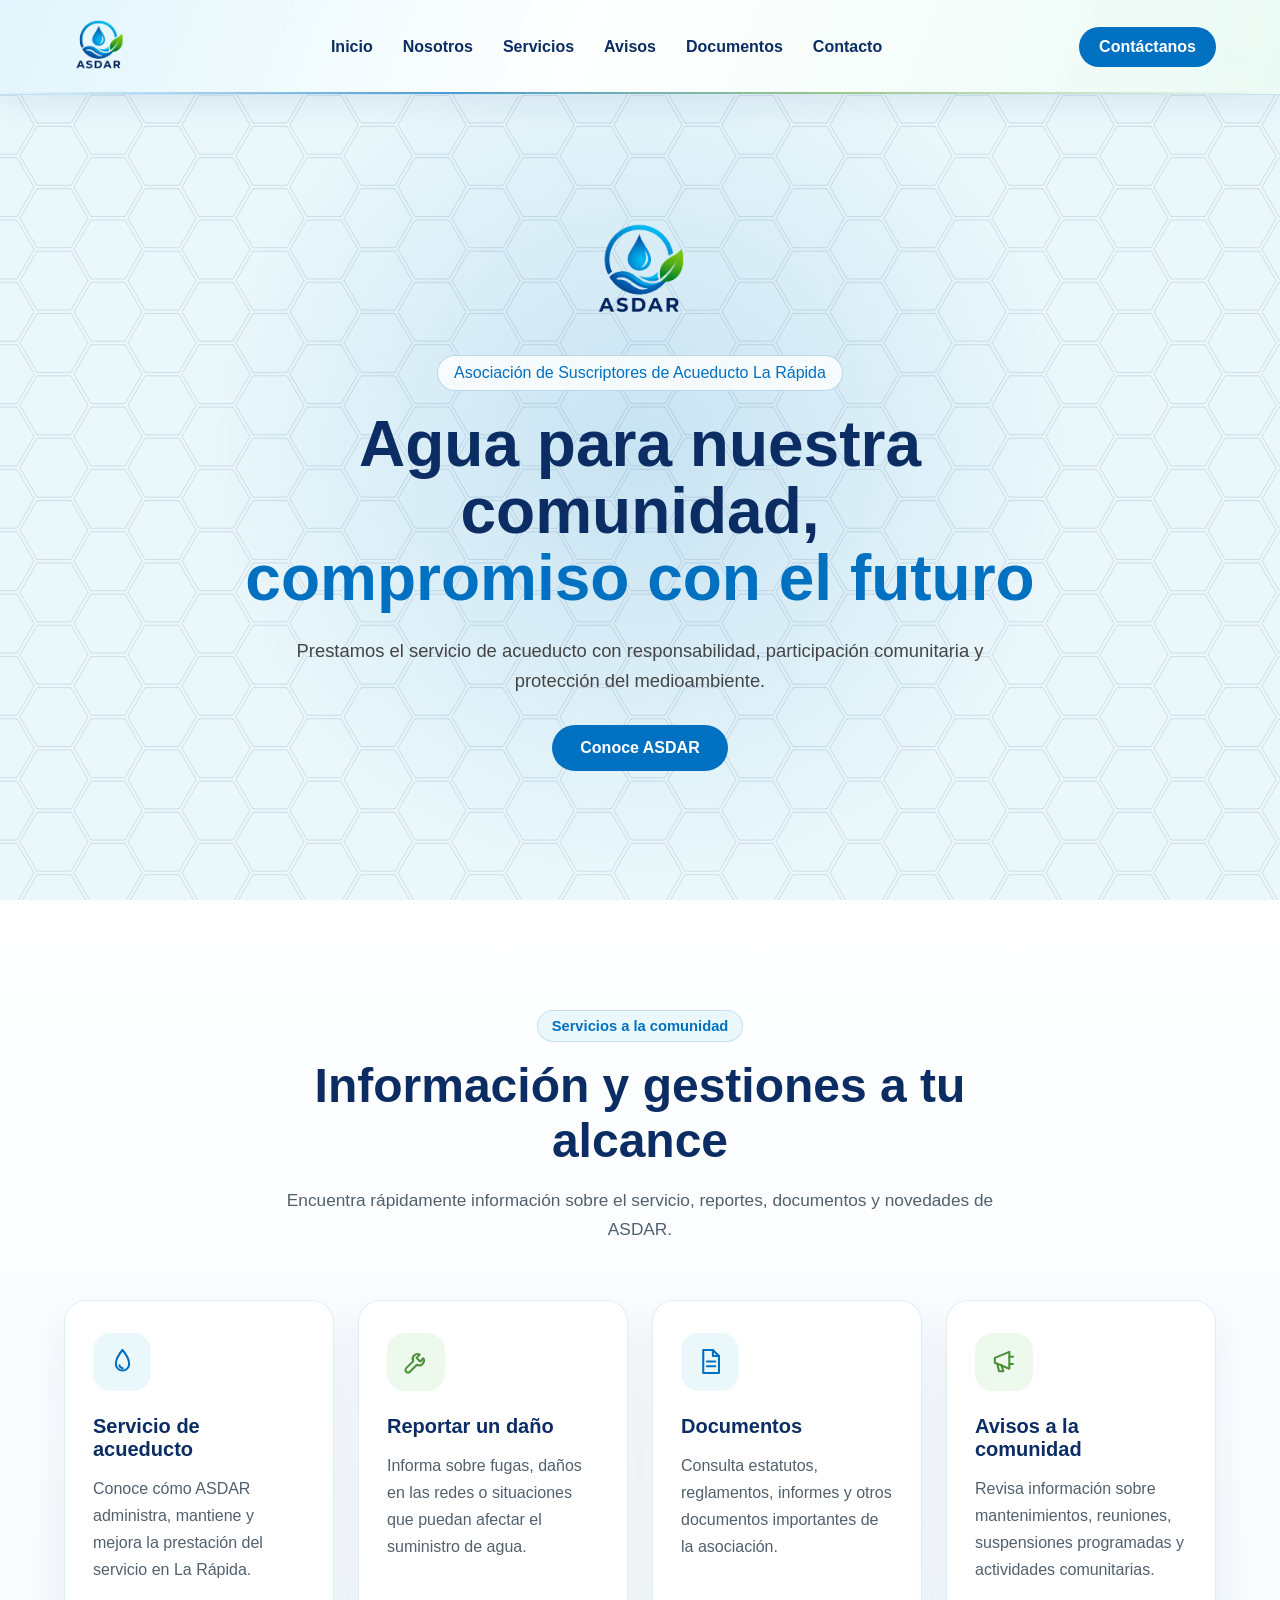
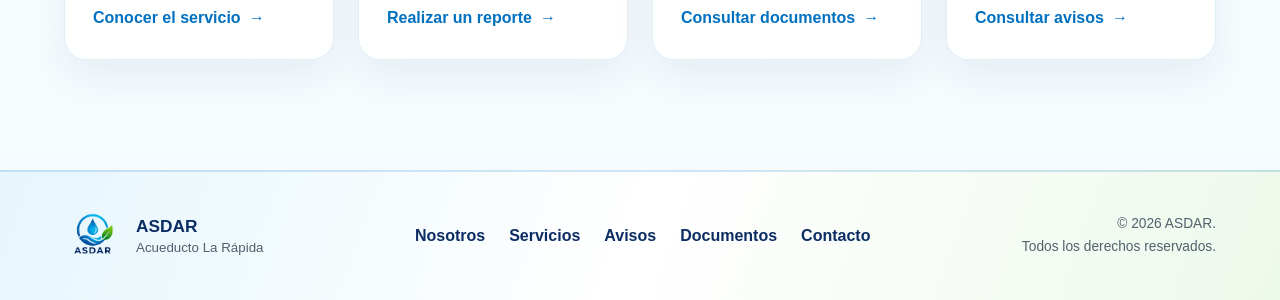
==== commit a8136504: "Update index.html" ====
--- a/index.html
+++ b/index.html
@@ -1,148 +1,60 @@
 <!DOCTYPE html>
 <html lang="es">
-
 <head>
     <meta charset="UTF-8">
-
-    <meta
-        name="viewport"
-        content="width=device-width, initial-scale=1.0"
-    >
-
-    <title>ASDAR | Acueducto La Rápida</title>
-
+    <meta name="viewport" content="width=device-width, initial-scale=1.0">
+    <title>ASDAR | Inicio</title>
     <link rel="stylesheet" href="style.css">
 </head>
-
 <body>
-
-    <!-- =========================================
-         BARRA DE NAVEGACIÓN
-    ========================================== -->
     <nav class="navegacion">
-
-        <a href="#" class="marca">
-            <img
-                src="Img/logo-asdar.png"
-                alt="ASDAR - Asociación de Suscriptores de Acueducto La Rápida"
-                class="marca-logo"
-            >
+        <a href="index.html" class="marca">
+            <img src="Img/logo-asdar.png" alt="Logo de ASDAR" class="marca-logo">
         </a>
-
         <div class="menu">
-            <a href="#">Inicio</a>
-            <a href="#nosotros">Nosotros</a>
-            <a href="#servicios">Servicios</a>
-            <a href="#avisos">Avisos</a>
-            <a href="#contacto">Contacto</a>
+            <a href="index.html" class="menu-activo">Inicio</a>
+            <a href="nosotros.html">Nosotros</a>
+            <a href="servicios.html">Servicios</a>
+            <a href="avisos.html">Avisos</a>
+            <a href="documentos.html">Documentos</a>
+            <a href="contacto.html">Contacto</a>
         </div>
-
-        <a href="#contacto" class="boton-contacto">
-            Contáctanos
-        </a>
-
+        <a href="contacto.html" class="boton-contacto">Contáctanos</a>
     </nav>
 
-
-    <!-- =========================================
-         PORTADA PRINCIPAL
-    ========================================== -->
     <header class="hero">
-
-        <!-- Canvas donde JavaScript dibuja los hexágonos -->
         <canvas id="fondo-interactivo"></canvas>
-
         <div class="hero-contenido">
-
-            <img
-                src="Img/logo-asdar.png"
-                alt="Logo de ASDAR"
-                class="hero-logo"
-            >
-
-            <p class="hero-etiqueta">
-                Asociación de Suscriptores de Acueducto La Rápida
-            </p>
-
-            <h1>
-                Agua para nuestra comunidad,
-                <span>compromiso con el futuro</span>
-            </h1>
-
+            <img src="Img/logo-asdar.png" alt="Logo de ASDAR" class="hero-logo">
+            <p class="hero-etiqueta">Asociación de Suscriptores de Acueducto La Rápida</p>
+            <h1>Agua para nuestra comunidad,<span>compromiso con el futuro</span></h1>
             <p class="hero-descripcion">
                 Prestamos el servicio de acueducto con responsabilidad,
                 participación comunitaria y protección del medioambiente.
             </p>
-
-            <a href="#nosotros" class="boton-principal">
-                Conoce ASDAR
-            </a>
-
+            <a href="nosotros.html" class="boton-principal">Conoce ASDAR</a>
         </div>
-
     </header>
 
+    <section class="servicios">
+        <div class="servicios-encabezado">
+            <p class="seccion-etiqueta">Servicios a la comunidad</p>
 
-    <!-- =========================================
-         QUIÉNES SOMOS
-    ========================================== -->
-    <section id="nosotros">
-
-        <h2>¿Quiénes somos?</h2>
-
-        <p>
-            ASDAR es la Asociación de Suscriptores de Acueducto
-            La Rápida, una entidad comunitaria sin ánimo de lucro
-            dedicada a administrar, operar, mantener y mejorar el
-            servicio de acueducto.
-        </p>
-
-    </section>
-
-
-    <!-- =========================================
-         SERVICIOS Y ACCESOS RÁPIDOS
-    ========================================== -->
-    <section id="servicios" class="servicios">
-
-        <div class="servicios-encabezado">
-
-            <p class="seccion-etiqueta">
-                Servicios a la comunidad
-            </p>
-
-            <h2>
-                Información y gestiones a tu alcance
-            </h2>
+            <h2>Información y gestiones a tu alcance</h2>
 
             <p class="servicios-introduccion">
                 Encuentra rápidamente información sobre el servicio,
                 reportes, documentos y novedades de ASDAR.
             </p>
-
         </div>
 
-
         <div class="servicios-grid">
-
-            <!-- Servicio de acueducto -->
             <article class="servicio-tarjeta">
-
                 <div class="servicio-icono">
-
-                    <svg
-                        viewBox="0 0 24 24"
-                        aria-hidden="true"
-                    >
-                        <path
-                            d="M12 2.5C12 2.5 6.5 9 6.5 14A5.5 5.5 0 0 0 17.5 14C17.5 9 12 2.5 12 2.5Z"
-                        ></path>
-
-                        <path
-                            d="M9.5 15.2C9.8 16.5 10.8 17.3 12.2 17.5"
-                        ></path>
+                    <svg viewBox="0 0 24 24" aria-hidden="true">
+                        <path d="M12 2.5C12 2.5 6.5 9 6.5 14A5.5 5.5 0 0 0 17.5 14C17.5 9 12 2.5 12 2.5Z"></path>
+                        <path d="M9.5 15.2C9.8 16.5 10.8 17.3 12.2 17.5"></path>
                     </svg>
-
                 </div>
 
                 <h3>Servicio de acueducto</h3>
@@ -152,28 +64,17 @@
                     la prestación del servicio en La Rápida.
                 </p>
 
-                <a href="#nosotros" class="servicio-enlace">
+                <a href="servicios.html" class="servicio-enlace">
                     Conocer el servicio
                     <span aria-hidden="true">→</span>
                 </a>
-
             </article>
 
-
-            <!-- Reportar daños -->
             <article class="servicio-tarjeta">
-
                 <div class="servicio-icono servicio-icono-verde">
-
-                    <svg
-                        viewBox="0 0 24 24"
-                        aria-hidden="true"
-                    >
-                        <path
-                            d="M14.7 6.3A4 4 0 0 0 9.3 11.7L3.5 17.5A2.1 2.1 0 0 0 6.5 20.5L12.3 14.7A4 4 0 0 0 17.7 9.3L15 12L12 9L14.7 6.3Z"
-                        ></path>
+                    <svg viewBox="0 0 24 24" aria-hidden="true">
+                        <path d="M14.7 6.3A4 4 0 0 0 9.3 11.7L3.5 17.5A2.1 2.1 0 0 0 6.5 20.5L12.3 14.7A4 4 0 0 0 17.7 9.3L15 12L12 9L14.7 6.3Z"></path>
                     </svg>
-
                 </div>
 
                 <h3>Reportar un daño</h3>
@@ -183,32 +84,20 @@
                     que puedan afectar el suministro de agua.
                 </p>
 
-                <a href="#contacto" class="servicio-enlace">
+                <a href="contacto.html" class="servicio-enlace">
                     Realizar un reporte
                     <span aria-hidden="true">→</span>
                 </a>
-
             </article>
 
-
-            <!-- Documentos -->
             <article class="servicio-tarjeta">
-
                 <div class="servicio-icono">
-
-                    <svg
-                        viewBox="0 0 24 24"
-                        aria-hidden="true"
-                    >
-                        <path
-                            d="M6 2.5H14L19 7.5V21.5H6V2.5Z"
-                        ></path>
-
+                    <svg viewBox="0 0 24 24" aria-hidden="true">
+                        <path d="M6 2.5H14L19 7.5V21.5H6V2.5Z"></path>
                         <path d="M14 2.5V7.5H19"></path>
                         <path d="M9 12H16"></path>
                         <path d="M9 16H16"></path>
                     </svg>
-
                 </div>
 
                 <h3>Documentos</h3>
@@ -218,32 +107,20 @@
                     documentos importantes de la asociación.
                 </p>
 
-                <a href="#documentos" class="servicio-enlace">
+                <a href="documentos.html" class="servicio-enlace">
                     Consultar documentos
                     <span aria-hidden="true">→</span>
                 </a>
-
             </article>
 
-
-            <!-- Avisos -->
             <article class="servicio-tarjeta">
-
                 <div class="servicio-icono servicio-icono-verde">
-
-                    <svg
-                        viewBox="0 0 24 24"
-                        aria-hidden="true"
-                    >
-                        <path
-                            d="M4 13V9L16 4V18L4 13Z"
-                        ></path>
-
+                    <svg viewBox="0 0 24 24" aria-hidden="true">
+                        <path d="M4 13V9L16 4V18L4 13Z"></path>
                         <path d="M16 8H19"></path>
                         <path d="M16 14H19"></path>
                         <path d="M6 14L7.5 20H11L9.5 15"></path>
                     </svg>
-
                 </div>
 
                 <h3>Avisos a la comunidad</h3>
@@ -253,623 +130,31 @@
                     suspensiones programadas y actividades comunitarias.
                 </p>
 
-                <a href="#avisos" class="servicio-enlace">
+                <a href="avisos.html" class="servicio-enlace">
                     Consultar avisos
                     <span aria-hidden="true">→</span>
                 </a>
-
             </article>
-
         </div>
-
     </section>
 
+    <footer class="pie-pagina">
+        <div class="pie-contenido">
+            <a href="index.html" class="pie-marca">
+                <img src="Img/logo-asdar.png" alt="ASDAR" class="pie-logo">
+                <span class="pie-marca-texto"><strong>ASDAR</strong><small>Acueducto La Rápida</small></span>
+            </a>
+            <div class="pie-enlaces">
+                <a href="nosotros.html">Nosotros</a>
+                <a href="servicios.html">Servicios</a>
+                <a href="avisos.html">Avisos</a>
+                <a href="documentos.html">Documentos</a>
+                <a href="contacto.html">Contacto</a>
+            </div>
+            <p class="pie-legal">© 2026 ASDAR.<br>Todos los derechos reservados.</p>
+        </div>
+    </footer>
 
-    <!-- =========================================
-         IDENTIDAD INSTITUCIONAL
-    ========================================== -->
-    <section class="identidad">
-
-        <div class="identidad-contenido">
-
-            <div class="identidad-encabezado">
-
-                <p class="identidad-etiqueta">
-                    Nuestra identidad
-                </p>
-
-                <h2>
-                    Comprometidos con el agua,
-                    la comunidad y el futuro
-                </h2>
-
-                <p class="identidad-introduccion">
-                    Nuestro trabajo está orientado por el servicio,
-                    la participación comunitaria y la protección
-                    responsable de los recursos hídricos.
-                </p>
-
-            </div>
-
-
-            <div class="identidad-grid">
-
-                <!-- Misión -->
-                <article class="identidad-tarjeta">
-
-                    <div class="identidad-icono">
-
-                        <svg
-                            viewBox="0 0 24 24"
-                            aria-hidden="true"
-                        >
-                            <circle cx="12" cy="12" r="8"></circle>
-                            <circle cx="12" cy="12" r="3"></circle>
-                            <path d="M12 2V5"></path>
-                            <path d="M12 19V22"></path>
-                            <path d="M2 12H5"></path>
-                            <path d="M19 12H22"></path>
-                        </svg>
-
-                    </div>
-
-                    <p class="identidad-numero">01</p>
-
-                    <h3>Misión</h3>
-
-                    <p>
-                        Prestar el servicio de acueducto de manera
-                        eficiente, continua y con óptima calidad a la
-                        comunidad de La Rápida, con el apoyo constante
-                        de nuestros suscriptores.
-                    </p>
-
-                </article>
-
-
-                <!-- Visión -->
-                <article class="identidad-tarjeta">
-
-                    <div class="identidad-icono">
-
-                        <svg
-                            viewBox="0 0 24 24"
-                            aria-hidden="true"
-                        >
-                            <path
-                                d="M2.5 12C5 7.5 8 5.5 12 5.5C16 5.5 19 7.5 21.5 12C19 16.5 16 18.5 12 18.5C8 18.5 5 16.5 2.5 12Z"
-                            ></path>
-
-                            <circle cx="12" cy="12" r="3"></circle>
-                        </svg>
-
-                    </div>
-
-                    <p class="identidad-numero">02</p>
-
-                    <h3>Visión 2050</h3>
-
-                    <p>
-                        Sostener y fortalecer la prestación del servicio,
-                        avanzar junto a los desarrollos tecnológicos y
-                        atender responsablemente los requerimientos
-                        legales vigentes.
-                    </p>
-
-                </article>
-
-
-                <!-- Compromiso ambiental -->
-                <article class="identidad-tarjeta identidad-tarjeta-verde">
-
-                    <div class="identidad-icono">
-
-                        <svg
-                            viewBox="0 0 24 24"
-                            aria-hidden="true"
-                        >
-                            <path
-                                d="M20 4C12 4 6 7 6 13C6 17 9 20 13 20C19 20 21 13 20 4Z"
-                            ></path>
-
-                            <path d="M4 21C7 16 11 12 17 9"></path>
-                        </svg>
-
-                    </div>
-
-                    <p class="identidad-numero">03</p>
-
-                    <h3>Compromiso ambiental</h3>
-
-                    <p>
-                        Cuidar los recursos hídricos y la microcuenca
-                        de La Rápida, promoviendo la educación ambiental,
-                        la conservación y el desarrollo sostenible de
-                        nuestra comunidad.
-                    </p>
-
-                </article>
-
-            </div>
-
-        </div>
-
-    </section>
-    <!-- =========================================
-     AVISOS A LA COMUNIDAD
-========================================== -->
-<section id="avisos" class="avisos">
-
-    <div class="avisos-contenido">
-
-        <div class="avisos-encabezado">
-
-            <div>
-
-                <p class="seccion-etiqueta">
-                    Información importante
-                </p>
-
-                <h2>Avisos a la comunidad</h2>
-
-                <p class="avisos-introduccion">
-                    Consulta novedades sobre el servicio, mantenimientos,
-                    reuniones y actividades de ASDAR.
-                </p>
-
-            </div>
-
-            <a href="#contacto" class="avisos-contacto">
-                ¿Tienes alguna duda?
-                <span aria-hidden="true">→</span>
-            </a>
-
-        </div>
-
-
-        <div class="avisos-grid">
-
-            <!-- Aviso principal -->
-            <article class="aviso-principal">
-
-                <div class="aviso-principal-contenido">
-
-                    <div class="aviso-estado">
-                        <span class="aviso-estado-punto"></span>
-                        Espacio para aviso oficial
-                    </div>
-
-                    <p class="aviso-fecha">
-                        Actualización pendiente
-                    </p>
-
-                    <h3>
-                        Aquí aparecerá el aviso más reciente de ASDAR
-                    </h3>
-
-                    <p>
-                        Este espacio podrá utilizarse para informar sobre
-                        suspensiones del servicio, trabajos de mantenimiento,
-                        daños en la red o recomendaciones importantes para
-                        los suscriptores.
-                    </p>
-
-                    <a href="#contacto" class="aviso-enlace">
-                        Contactar a ASDAR
-                        <span aria-hidden="true">→</span>
-                    </a>
-
-                </div>
-
-                <div class="aviso-principal-icono">
-
-                    <svg
-                        viewBox="0 0 24 24"
-                        aria-hidden="true"
-                    >
-                        <path d="M4 13V9L16 4V18L4 13Z"></path>
-                        <path d="M16 8H19"></path>
-                        <path d="M16 14H19"></path>
-                        <path d="M6 14L7.5 20H11L9.5 15"></path>
-                    </svg>
-
-                </div>
-
-            </article>
-
-
-            <!-- Columna de avisos secundarios -->
-            <div class="avisos-secundarios">
-
-                <!-- Reuniones -->
-                <article class="aviso-secundario">
-
-                    <div class="aviso-secundario-icono">
-
-                        <svg
-                            viewBox="0 0 24 24"
-                            aria-hidden="true"
-                        >
-                            <rect
-                                x="3"
-                                y="5"
-                                width="18"
-                                height="16"
-                                rx="2"
-                            ></rect>
-
-                            <path d="M7 2V8"></path>
-                            <path d="M17 2V8"></path>
-                            <path d="M3 10H21"></path>
-                        </svg>
-
-                    </div>
-
-                    <div>
-
-                        <p class="aviso-tipo">
-                            Reuniones
-                        </p>
-
-                        <h3>Asambleas y actividades</h3>
-
-                        <p>
-                            Aquí se publicarán las fechas y recomendaciones
-                            para las reuniones de la asociación.
-                        </p>
-
-                    </div>
-
-                </article>
-
-
-                <!-- Mantenimiento -->
-                <article class="aviso-secundario">
-
-                    <div class="aviso-secundario-icono aviso-icono-verde">
-
-                        <svg
-                            viewBox="0 0 24 24"
-                            aria-hidden="true"
-                        >
-                            <path
-                                d="M14.7 6.3A4 4 0 0 0 9.3 11.7L3.5 17.5A2.1 2.1 0 0 0 6.5 20.5L12.3 14.7A4 4 0 0 0 17.7 9.3L15 12L12 9L14.7 6.3Z"
-                            ></path>
-                        </svg>
-
-                    </div>
-
-                    <div>
-
-                        <p class="aviso-tipo">
-                            Mantenimiento
-                        </p>
-
-                        <h3>Trabajos en el acueducto</h3>
-
-                        <p>
-                            En este espacio se comunicarán intervenciones,
-                            reparaciones y mantenimientos programados.
-                        </p>
-
-                    </div>
-
-                </article>
-
-            </div>
-
-        </div>
-
-    </div>
-
-</section>
-
-
-    <!-- =========================================
-     DOCUMENTOS
-========================================== -->
-<section id="documentos" class="documentos">
-    <div class="documentos-contenido">
-        <div class="documentos-encabezado">
-            <div>
-                <p class="seccion-etiqueta">Información institucional</p>
-                <h2>Documentos de ASDAR</h2>
-                <p class="documentos-introduccion">
-                    Consulta los documentos institucionales y la información
-                    de interés para los suscriptores.
-                </p>
-            </div>
-
-            <div class="documentos-icono-principal">
-                <svg viewBox="0 0 24 24" aria-hidden="true">
-                    <path d="M6 2.5H14L19 7.5V21.5H6V2.5Z"></path>
-                    <path d="M14 2.5V7.5H19"></path>
-                    <path d="M9 12H16"></path>
-                    <path d="M9 16H16"></path>
-                </svg>
-            </div>
-        </div>
-
-        <div class="documentos-grid">
-            <article class="documento-tarjeta documento-disponible">
-                <div class="documento-superior">
-                    <div class="documento-icono">
-                        <svg viewBox="0 0 24 24" aria-hidden="true">
-                            <path d="M6 2.5H14L19 7.5V21.5H6V2.5Z"></path>
-                            <path d="M14 2.5V7.5H19"></path>
-                            <path d="M9 12H16"></path>
-                            <path d="M9 16H16"></path>
-                        </svg>
-                    </div>
-                    <span class="documento-estado disponible">Disponible</span>
-                </div>
-
-                <p class="documento-tipo">Documento PDF</p>
-                <h3>Estatutos de ASDAR</h3>
-                <p>
-                    Documento que establece la organización, principios,
-                    objetivos, derechos, obligaciones y funcionamiento de
-                    la asociación.
-                </p>
-
-                <a
-                    href="Documentos/estatutos-asdar.pdf"
-                    target="_blank"
-                    rel="noopener noreferrer"
-                    class="documento-boton"
-                >
-                    Ver documento
-                    <svg viewBox="0 0 24 24" aria-hidden="true">
-                        <path d="M5 12H19"></path>
-                        <path d="M14 7L19 12L14 17"></path>
-                    </svg>
-                </a>
-            </article>
-
-            <article class="documento-tarjeta">
-                <div class="documento-superior">
-                    <div class="documento-icono documento-icono-verde">
-                        <svg viewBox="0 0 24 24" aria-hidden="true">
-                            <path d="M5 3H19V21H5V3Z"></path>
-                            <path d="M8 7H16"></path>
-                            <path d="M8 11H16"></path>
-                            <path d="M8 15H13"></path>
-                        </svg>
-                    </div>
-                    <span class="documento-estado">Próximamente</span>
-                </div>
-
-                <p class="documento-tipo">Información institucional</p>
-                <h3>Reglamentos</h3>
-                <p>
-                    Aquí podrán publicarse los reglamentos relacionados
-                    con el servicio y el funcionamiento de ASDAR.
-                </p>
-                <span class="documento-boton documento-boton-inactivo">
-                    Pendiente de publicación
-                </span>
-            </article>
-
-            <article class="documento-tarjeta">
-                <div class="documento-superior">
-                    <div class="documento-icono">
-                        <svg viewBox="0 0 24 24" aria-hidden="true">
-                            <path d="M4 20V10"></path>
-                            <path d="M10 20V4"></path>
-                            <path d="M16 20V13"></path>
-                            <path d="M22 20H2"></path>
-                        </svg>
-                    </div>
-                    <span class="documento-estado">Próximamente</span>
-                </div>
-
-                <p class="documento-tipo">Gestión y resultados</p>
-                <h3>Informes</h3>
-                <p>
-                    En este espacio se podrán consultar informes de gestión,
-                    actividades, proyectos y resultados.
-                </p>
-                <span class="documento-boton documento-boton-inactivo">
-                    Pendiente de publicación
-                </span>
-            </article>
-        </div>
-    </div>
-</section>
-<!-- =========================================
-     CONTACTO
-========================================== -->
-<section id="contacto" class="contacto">
-
-    <div class="contacto-contenido">
-
-        <div class="contacto-informacion">
-
-            <p class="contacto-etiqueta">
-                Estamos para servirte
-            </p>
-
-            <h2>Comunícate con ASDAR</h2>
-
-            <p class="contacto-introduccion">
-                Contáctanos para solicitar información, reportar daños
-                o resolver inquietudes relacionadas con el servicio
-                de acueducto.
-            </p>
-
-
-            <div class="contacto-lista">
-
-                <!-- Teléfono -->
-                <a
-                    href="tel:+573117963193"
-                    class="contacto-item"
-                >
-                    <div class="contacto-icono">
-
-                        <svg
-                            viewBox="0 0 24 24"
-                            aria-hidden="true"
-                        >
-                            <path
-                                d="M7 3H4.5A1.5 1.5 0 0 0 3 4.5C3 13.6 10.4 21 19.5 21A1.5 1.5 0 0 0 21 19.5V17L16.8 16L15.5 19C10.7 17 7 13.3 5 8.5L8 7.2L7 3Z"
-                            ></path>
-                        </svg>
-
-                    </div>
-
-                    <div>
-                        <span>Teléfono</span>
-                        <strong>311 796 3193</strong>
-                    </div>
-                </a>
-
-
-                <!-- Dirección -->
-                <a
-                    href="https://www.google.com/maps/search/?api=1&query=Cra+50+146s+390+Caldas+Antioquia"
-                    target="_blank"
-                    rel="noopener noreferrer"
-                    class="contacto-item"
-                >
-                    <div class="contacto-icono contacto-icono-verde">
-
-                        <svg
-                            viewBox="0 0 24 24"
-                            aria-hidden="true"
-                        >
-                            <path
-                                d="M20 10C20 16 12 22 12 22C12 22 4 16 4 10A8 8 0 0 1 20 10Z"
-                            ></path>
-
-                            <circle cx="12" cy="10" r="2.5"></circle>
-                        </svg>
-
-                    </div>
-
-                    <div>
-                        <span>Dirección</span>
-
-                        <strong>
-                            Cra. 50 #146 Sur-390
-                        </strong>
-
-                        <small>
-                            Caldas, Antioquia
-                        </small>
-                    </div>
-                </a>
-
-            </div>
-
-
-            <!-- Botón de WhatsApp -->
-            <a
-                href="https://wa.me/573117963193"
-                target="_blank"
-                rel="noopener noreferrer"
-                class="boton-whatsapp"
-            >
-                <svg
-                    viewBox="0 0 24 24"
-                    aria-hidden="true"
-                >
-                    <path
-                        d="M20.5 11.7A8.5 8.5 0 0 1 8 19.2L3.5 20.5L4.8 16A8.5 8.5 0 1 1 20.5 11.7Z"
-                    ></path>
-
-                    <path
-                        d="M8.2 7.5C8.6 11.4 11.3 14.2 15.3 14.8"
-                    ></path>
-
-                    <path d="M8.2 7.5L9.7 7"></path>
-                    <path d="M15.3 14.8L16 13.3"></path>
-                </svg>
-
-                Escríbenos por WhatsApp
-            </a>
-
-        </div>
-
-
-        <!-- Panel derecho -->
-        <div class="contacto-panel">
-
-            <img
-                src="Img/logo-asdar.png"
-                alt="Logo de ASDAR"
-                class="contacto-logo"
-            >
-
-            <h3>
-                Asociación de Suscriptores de Acueducto La Rápida
-            </h3>
-
-            <p>
-                Trabajamos por la prestación responsable del servicio,
-                el cuidado del agua y el bienestar de nuestra comunidad.
-            </p>
-
-            <div class="contacto-panel-linea"></div>
-
-            <p class="contacto-panel-nota">
-                Para reportar una emergencia relacionada con el
-                acueducto, comunícate directamente al número oficial.
-            </p>
-
-        </div>
-
-    </div>
-
-</section>
-
-
-<!-- =========================================
-     PIE DE PÁGINA
-========================================== -->
-<footer class="pie-pagina">
-
-    <div class="pie-contenido">
-
-        <a href="#" class="pie-marca">
-
-            <img
-                src="Img/logo-asdar.png"
-                alt="ASDAR"
-            >
-
-            <div>
-                <strong>ASDAR</strong>
-                <span>Acueducto La Rápida</span>
-            </div>
-
-        </a>
-
-
-        <div class="pie-enlaces">
-
-            <a href="#">Inicio</a>
-            <a href="#nosotros">Nosotros</a>
-            <a href="#servicios">Servicios</a>
-            <a href="#avisos">Avisos</a>
-            <a href="#documentos">Documentos</a>
-            <a href="#contacto">Contacto</a>
-
-        </div>
-
-
-        <p class="pie-legal">
-            © 2026 ASDAR. Todos los derechos reservados.
-        </p>
-
-    </div>
-
-</footer>
-
-
-    <!-- JavaScript al final del documento -->
     <script src="script.js"></script>
-
 </body>
-
 </html>
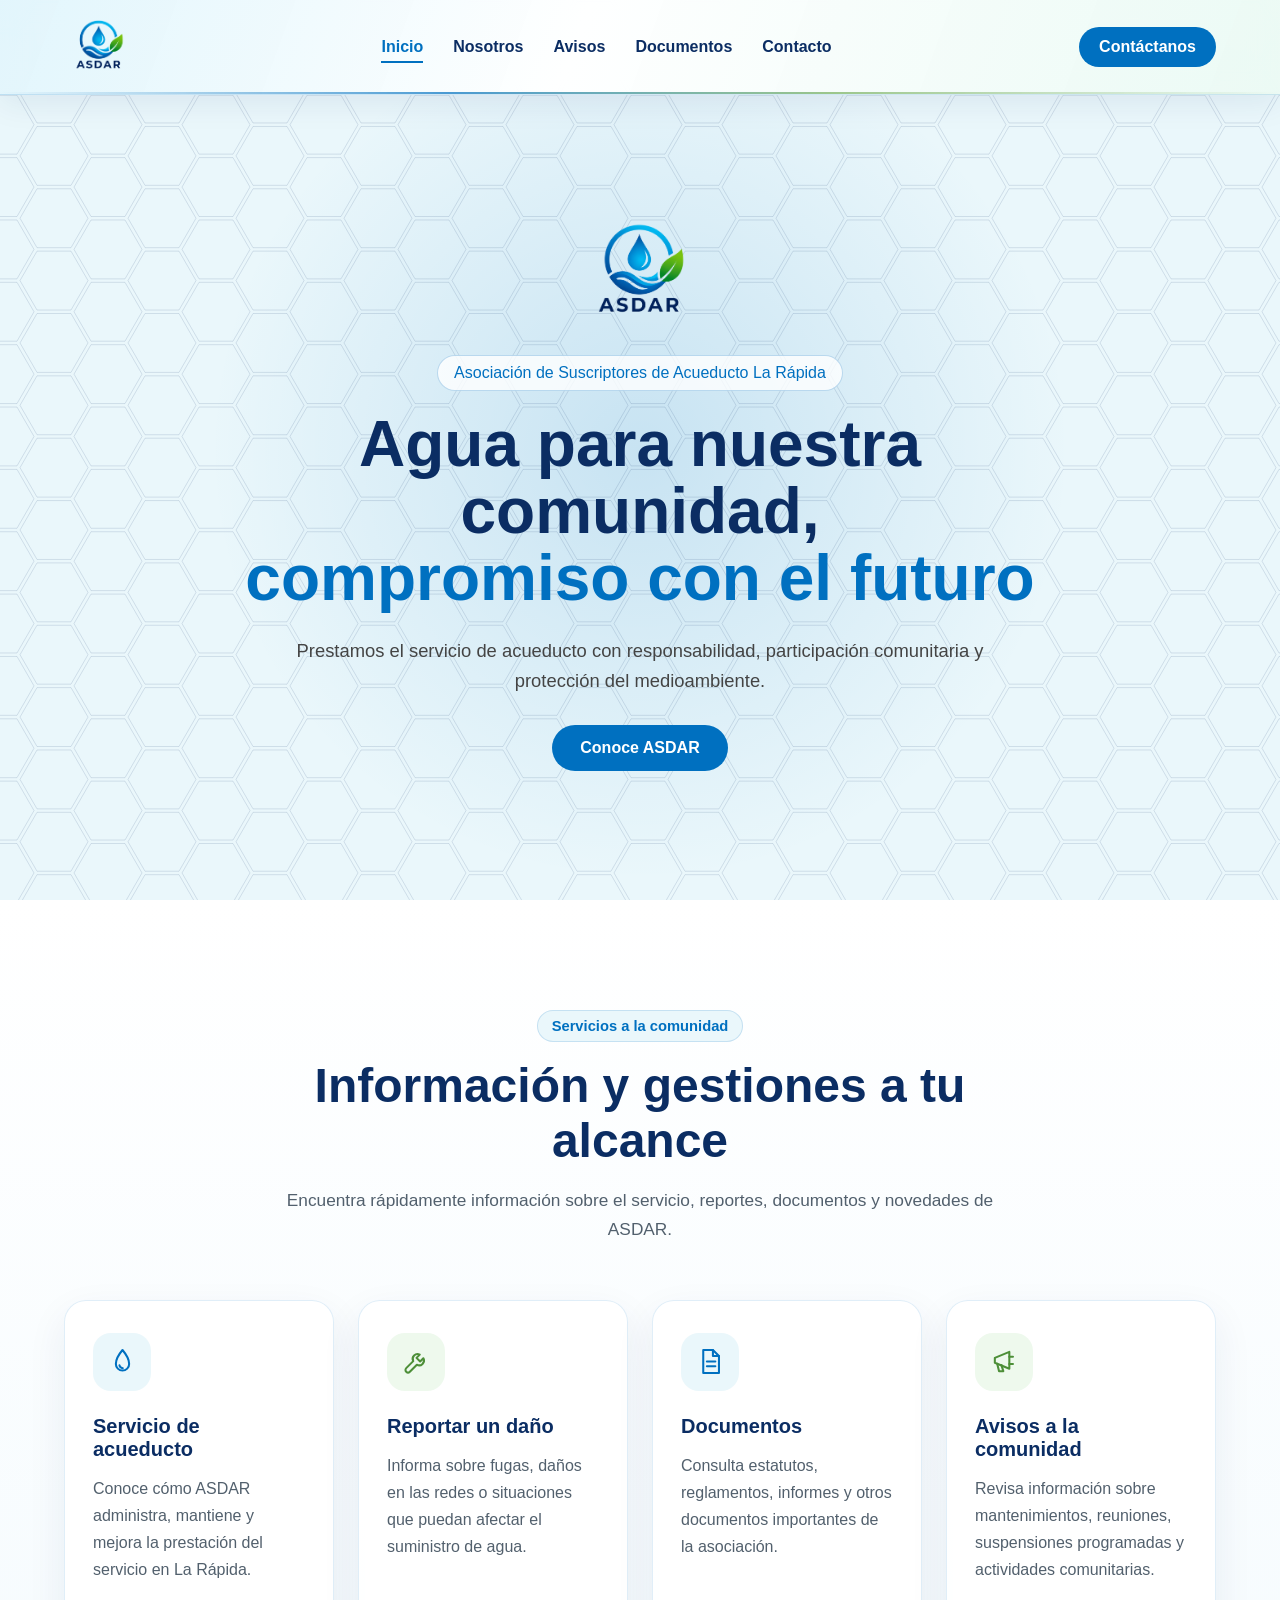
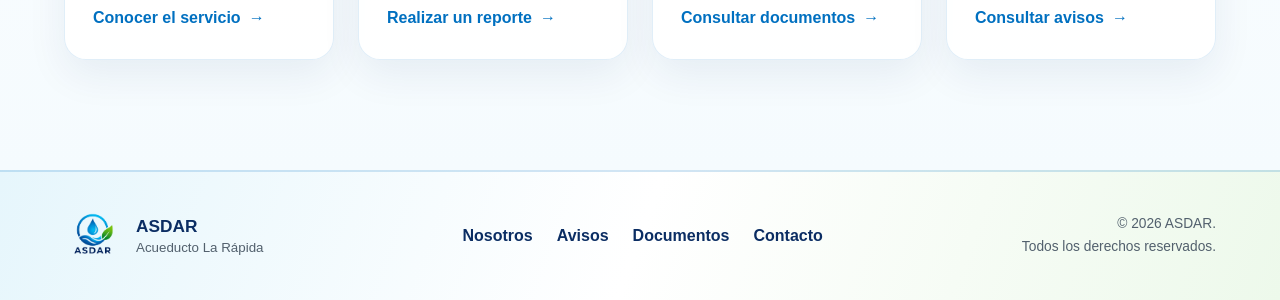
==== commit c60e3455: "Nuevos cambios" ====
--- a/index.html
+++ b/index.html
@@ -14,7 +14,6 @@
         <div class="menu">
             <a href="index.html" class="menu-activo">Inicio</a>
             <a href="nosotros.html">Nosotros</a>
-            <a href="servicios.html">Servicios</a>
             <a href="avisos.html">Avisos</a>
             <a href="documentos.html">Documentos</a>
             <a href="contacto.html">Contacto</a>
@@ -64,7 +63,7 @@
                     la prestación del servicio en La Rápida.
                 </p>
 
-                <a href="servicios.html" class="servicio-enlace">
+                <a href="nosotros.html" class="servicio-enlace">
                     Conocer el servicio
                     <span aria-hidden="true">→</span>
                 </a>
@@ -146,7 +145,6 @@
             </a>
             <div class="pie-enlaces">
                 <a href="nosotros.html">Nosotros</a>
-                <a href="servicios.html">Servicios</a>
                 <a href="avisos.html">Avisos</a>
                 <a href="documentos.html">Documentos</a>
                 <a href="contacto.html">Contacto</a>
--- a/style.css
+++ b/style.css
@@ -1460,35 +1460,35 @@
     overflow: hidden;
 
     width: 100%;
-    padding: 110px 5%;
+    padding: 96px 5%;
 
     background:
         radial-gradient(
-            circle at 10% 20%,
-            rgba(0, 168, 232, 0.14),
-            transparent 30%
+            circle at 16% 24%,
+            rgba(0, 168, 232, 0.16),
+            transparent 34%
         ),
         linear-gradient(
             135deg,
             #071e43,
-            #0b2d63 60%,
-            #073763
+            #0b2d63 58%,
+            #06446b
         );
 }
 
 .contacto-contenido {
     width: 100%;
-    max-width: 1250px;
+    max-width: 1280px;
     margin: 0 auto;
 
     display: grid;
 
     grid-template-columns:
-        minmax(0, 1.2fr)
-        minmax(320px, 0.8fr);
+        minmax(0, 1.25fr)
+        minmax(360px, 0.75fr);
 
     align-items: center;
-    gap: 70px;
+    gap: clamp(48px, 6vw, 84px);
 }
 
 
@@ -1540,13 +1540,14 @@
 
     display: grid;
     grid-template-columns: repeat(2, minmax(0, 1fr));
-    gap: 18px;
+    gap: 16px;
 }
 
 
 /* Tarjeta de contacto */
 .contacto-item {
-    padding: 20px;
+    min-height: 98px;
+    padding: 20px 22px;
 
     display: flex;
     align-items: center;
@@ -1637,38 +1638,50 @@
 .boton-whatsapp {
     display: inline-flex;
     align-items: center;
-    gap: 11px;
-
-    padding: 14px 23px;
+    gap: 12px;
+
+    min-height: 56px;
+    padding: 7px 24px 7px 8px;
 
     color: #ffffff;
-    background-color: #4d9f38;
+    background: linear-gradient(135deg, #25d366, #1dad52);
 
     border-radius: 999px;
 
     box-shadow:
-        0 14px 35px rgba(77, 159, 56, 0.22);
+        0 14px 35px rgba(37, 211, 102, 0.24);
 
     text-decoration: none;
     font-weight: bold;
 
     transition:
         transform 0.25s ease,
-        background-color 0.25s ease;
+        box-shadow 0.25s ease;
 }
 
 .boton-whatsapp:hover {
-    background-color: #38761d;
     transform: translateY(-3px);
-}
-
-.boton-whatsapp svg {
-    width: 23px;
-    height: 23px;
+    box-shadow: 0 18px 42px rgba(37, 211, 102, 0.32);
+}
+
+.boton-whatsapp-icono {
+    width: 42px;
+    height: 42px;
+    display: grid;
+    place-items: center;
+    flex: 0 0 42px;
+    color: #20b85a;
+    background-color: #ffffff;
+    border-radius: 50%;
+}
+
+.boton-whatsapp-icono svg {
+    width: 25px;
+    height: 25px;
 
     fill: none;
     stroke: currentColor;
-    stroke-width: 1.7;
+    stroke-width: 1.55;
     stroke-linecap: round;
     stroke-linejoin: round;
 }
@@ -1679,7 +1692,7 @@
 ========================================= */
 
 .contacto-panel {
-    padding: 40px;
+    padding: 44px 40px;
 
     color: #0b2d63;
     background:
@@ -1692,14 +1705,14 @@
     border:
         1px solid rgba(255, 255, 255, 0.4);
 
-    border-radius: 30px;
+    border-radius: 28px;
 
     box-shadow:
         0 28px 70px rgba(0, 0, 0, 0.2);
 
     text-align: center;
 
-    transform: rotate(1.5deg);
+    transform: none;
 }
 
 .contacto-logo {
@@ -2090,3 +2103,512 @@
         max-height: 52px;
     }
 }
+
+
+/* =========================================
+   PÁGINAS INTERNAS
+========================================= */
+
+.navegacion-interna {
+    position: relative;
+}
+
+.menu a.menu-activo {
+    color: #0070c0;
+}
+
+.menu a.menu-activo::after {
+    width: 100%;
+}
+
+.pagina-encabezado {
+    min-height: 390px;
+    padding: 90px 20px;
+
+    display: flex;
+    flex-direction: column;
+    align-items: center;
+    justify-content: center;
+
+    text-align: center;
+
+    background:
+        radial-gradient(
+            circle at center,
+            rgba(0, 112, 192, 0.15),
+            transparent 55%
+        ),
+        linear-gradient(
+            135deg,
+            #f7fcfe,
+            #eaf7fb 55%,
+            #eef9ed
+        );
+}
+
+.pagina-encabezado h1 {
+    margin-bottom: 18px;
+
+    color: #0b2d63;
+    font-size: clamp(2.5rem, 6vw, 4.7rem);
+    line-height: 1.05;
+}
+
+.pagina-encabezado > p:last-child {
+    max-width: 720px;
+
+    color: #52606d;
+    font-size: 1.1rem;
+    line-height: 1.7;
+}
+
+/* Imagen principal de la página Nosotros */
+.pagina-encabezado-nosotros {
+    position: relative;
+    isolation: isolate;
+    overflow: hidden;
+    min-height: 820px;
+
+    background-image:
+        linear-gradient(
+            135deg,
+            rgba(5, 32, 67, 0.68),
+            rgba(0, 83, 123, 0.42)
+        ),
+        url("Img/planta-asdar-principal.png");
+    background-position: center 36%;
+    background-size: cover;
+    background-repeat: no-repeat;
+}
+
+.pagina-encabezado-nosotros .seccion-etiqueta,
+.pagina-encabezado-nosotros h1,
+.pagina-encabezado-nosotros > p:not(.seccion-etiqueta) {
+    position: relative;
+    z-index: 1;
+    color: #ffffff;
+    text-shadow: 0 2px 16px rgba(0, 20, 40, 0.42);
+}
+
+.pagina-encabezado-nosotros .seccion-etiqueta {
+    padding: 9px 20px;
+    color: #ffffff;
+    background: #25865d;
+    border: 1px solid rgba(255, 255, 255, 0.55);
+    box-shadow: 0 6px 18px rgba(0, 45, 33, 0.3);
+}
+
+.pagina-encabezado-nosotros > p:not(.seccion-etiqueta) {
+    color: #f2fbff;
+    font-weight: 600;
+    text-shadow: 0 2px 12px rgba(0, 20, 38, 0.85);
+}
+
+.hero-quienes {
+    position: relative;
+    z-index: 1;
+    width: min(720px, 92%);
+    margin-top: 34px;
+    padding: 24px 30px;
+    color: #ffffff;
+    background: linear-gradient(
+        135deg,
+        rgba(3, 45, 73, 0.88),
+        rgba(18, 75, 72, 0.84)
+    );
+    border: 1px solid rgba(157, 226, 222, 0.42);
+    border-radius: 20px;
+    box-shadow: 0 18px 40px rgba(0, 23, 43, 0.24);
+    backdrop-filter: blur(9px);
+}
+
+.hero-quienes h2 {
+    margin-bottom: 10px;
+    color: #ffffff;
+    font-size: clamp(1.45rem, 2.4vw, 2rem);
+}
+
+.hero-quienes p {
+    margin: 0;
+    color: #effcf9;
+    font-size: 1rem;
+    line-height: 1.65;
+}
+
+/* Recorrido comunitario: del nacimiento del agua a los hogares */
+.recorrido-agua {
+    position: relative;
+    isolation: isolate;
+    overflow: hidden;
+    padding: 110px 24px;
+    background:
+        radial-gradient(circle at 10% 18%, rgba(0, 126, 190, 0.15), transparent 28%),
+        radial-gradient(circle at 92% 72%, rgba(64, 157, 102, 0.12), transparent 30%),
+        linear-gradient(180deg, #f5fbff 0%, #edf7f6 100%);
+}
+
+.recorrido-contenido {
+    width: min(1180px, 100%);
+    margin: 0 auto;
+}
+
+.recorrido-presentacion {
+    display: grid;
+    grid-template-columns: minmax(0, 0.9fr) minmax(0, 1.1fr);
+    align-items: center;
+    gap: clamp(42px, 7vw, 88px);
+}
+
+.recorrido-etiqueta {
+    margin-bottom: 14px;
+    color: #0879b9;
+    font-size: 0.82rem;
+    font-weight: 800;
+    letter-spacing: 0.12em;
+    text-transform: uppercase;
+}
+
+.recorrido-texto h2 {
+    margin-bottom: 24px;
+    color: #0b2d63;
+    font-size: clamp(2.2rem, 4.5vw, 4rem);
+    line-height: 1.05;
+}
+
+.recorrido-texto > p:not(.recorrido-etiqueta) {
+    margin-bottom: 18px;
+    color: #425466;
+    font-size: 1.06rem;
+    line-height: 1.8;
+}
+
+.recorrido-destacada {
+    position: relative;
+    margin: 0;
+}
+
+.recorrido-destacada img {
+    display: block;
+    width: 100%;
+    height: clamp(430px, 50vw, 650px);
+    object-fit: cover;
+    border-radius: 28px;
+    box-shadow: 0 28px 65px rgba(5, 48, 79, 0.2);
+}
+
+.recorrido-destacada figcaption {
+    position: absolute;
+    right: 22px;
+    bottom: 22px;
+    left: 22px;
+    padding: 17px 20px;
+    color: #ffffff;
+    background: rgba(4, 42, 69, 0.78);
+    border: 1px solid rgba(255, 255, 255, 0.22);
+    border-radius: 15px;
+    font-size: 0.95rem;
+    line-height: 1.5;
+    backdrop-filter: blur(8px);
+}
+
+.galeria-recorrido {
+    margin-top: 110px;
+}
+
+.galeria-encabezado {
+    display: flex;
+    align-items: end;
+    justify-content: space-between;
+    gap: 24px;
+    margin-bottom: 30px;
+}
+
+.galeria-encabezado h3 {
+    color: #0b2d63;
+    font-size: clamp(1.8rem, 3.2vw, 2.8rem);
+}
+
+.galeria-controles {
+    display: flex;
+    gap: 10px;
+}
+
+.galeria-flecha {
+    display: inline-grid;
+    place-items: center;
+    width: 52px;
+    height: 52px;
+    padding: 0 0 2px;
+    color: #ffffff;
+    background: #0879b9;
+    border: 0;
+    border-radius: 50%;
+    font-family: Arial, sans-serif;
+    font-size: 1.5rem;
+    line-height: 1;
+    text-align: center;
+    cursor: pointer;
+    transition: transform 0.2s ease, background 0.2s ease;
+}
+
+.galeria-flecha:hover {
+    background: #075e91;
+    transform: translateY(-2px);
+}
+
+.galeria-flecha:focus-visible,
+.galeria-indicadores button:focus-visible {
+    outline: 3px solid #74c9ed;
+    outline-offset: 3px;
+}
+
+.galeria-ventana {
+    position: relative;
+    overflow: hidden;
+    min-height: 650px;
+    border-radius: 28px;
+    box-shadow: 0 28px 65px rgba(5, 48, 79, 0.18);
+}
+
+.galeria-foto {
+    position: absolute;
+    inset: 0;
+    margin: 0;
+    opacity: 0;
+    visibility: hidden;
+    transform: scale(1.02);
+    transition: opacity 0.45s ease, transform 0.6s ease, visibility 0.45s;
+}
+
+.galeria-foto.activa {
+    opacity: 1;
+    visibility: visible;
+    transform: scale(1);
+}
+
+.galeria-foto img {
+    display: block;
+    width: 100%;
+    height: 650px;
+    object-fit: cover;
+}
+
+.galeria-foto figcaption {
+    position: absolute;
+    right: 0;
+    bottom: 0;
+    left: 0;
+    display: flex;
+    flex-direction: column;
+    gap: 6px;
+    padding: 70px 34px 30px;
+    color: #ffffff;
+    background: linear-gradient(transparent, rgba(2, 27, 47, 0.9));
+}
+
+.galeria-foto figcaption strong {
+    font-size: 1.35rem;
+}
+
+.galeria-foto figcaption span {
+    line-height: 1.5;
+}
+
+.galeria-indicadores {
+    display: flex;
+    justify-content: center;
+    gap: 9px;
+    margin-top: 22px;
+}
+
+.galeria-indicadores button {
+    width: 10px;
+    height: 10px;
+    padding: 0;
+    background: #9bb7c3;
+    border: 0;
+    border-radius: 999px;
+    cursor: pointer;
+    transition: width 0.25s ease, background 0.25s ease;
+}
+
+.galeria-indicadores button.activo {
+    width: 30px;
+    background: #0879b9;
+}
+
+/* Memoria de la emergencia causada por las lluvias */
+.memoria-emergencia {
+    position: relative;
+    isolation: isolate;
+    overflow: hidden;
+    padding: 110px 24px;
+    background:
+        radial-gradient(circle at 88% 16%, rgba(0, 126, 190, 0.13), transparent 27%),
+        radial-gradient(circle at 8% 80%, rgba(64, 157, 102, 0.10), transparent 28%),
+        linear-gradient(180deg, #ffffff 0%, #f3f9fc 100%);
+}
+
+.emergencia-presentacion {
+    display: grid;
+    grid-template-columns: minmax(0, 1.08fr) minmax(0, 0.92fr);
+    align-items: center;
+    gap: clamp(42px, 7vw, 88px);
+}
+
+.emergencia-destacada {
+    position: relative;
+    margin: 0;
+}
+
+.emergencia-destacada img {
+    display: block;
+    width: 100%;
+    height: clamp(470px, 52vw, 690px);
+    object-fit: cover;
+    border-radius: 28px;
+    box-shadow: 0 28px 65px rgba(45, 37, 18, 0.18);
+}
+
+.emergencia-destacada figcaption {
+    position: absolute;
+    right: 22px;
+    bottom: 22px;
+    left: 22px;
+    padding: 17px 20px;
+    color: #ffffff;
+    background: rgba(67, 48, 21, 0.82);
+    border: 1px solid rgba(255, 255, 255, 0.22);
+    border-radius: 15px;
+    font-size: 0.95rem;
+    line-height: 1.5;
+    backdrop-filter: blur(8px);
+}
+
+.emergencia-datos {
+    display: grid;
+    gap: 10px;
+    margin-top: 28px;
+}
+
+.emergencia-datos span {
+    display: flex;
+    align-items: center;
+    gap: 13px;
+    padding: 13px 16px;
+    color: #344b3e;
+    background: #f0f7f2;
+    border-left: 4px solid #3d8b5b;
+    border-radius: 9px;
+    font-weight: 700;
+}
+
+.emergencia-datos strong {
+    color: #1678ad;
+    font-size: 0.82rem;
+}
+
+.galeria-emergencia .galeria-flecha,
+.galeria-emergencia .galeria-indicadores button.activo {
+    background: #3d8b5b;
+}
+
+.galeria-emergencia .galeria-flecha:hover {
+    background: #2d6d45;
+}
+
+@media (max-width: 850px) {
+    .recorrido-agua {
+        padding: 85px 20px;
+    }
+
+    .recorrido-presentacion {
+        grid-template-columns: 1fr;
+    }
+
+    .memoria-emergencia {
+        padding: 85px 20px;
+    }
+
+    .emergencia-presentacion {
+        grid-template-columns: 1fr;
+    }
+
+    .galeria-recorrido {
+        margin-top: 80px;
+    }
+
+    .galeria-ventana,
+    .galeria-foto img {
+        min-height: 520px;
+        height: 520px;
+    }
+}
+
+@media (max-width: 600px) {
+    .galeria-encabezado {
+        align-items: flex-start;
+    }
+
+    .galeria-controles {
+        flex-shrink: 0;
+    }
+
+    .galeria-flecha {
+        width: 44px;
+        height: 44px;
+    }
+
+    .galeria-ventana,
+    .galeria-foto img {
+        min-height: 430px;
+        height: 430px;
+    }
+
+    .galeria-foto figcaption {
+        padding: 64px 22px 22px;
+    }
+}
+
+.pagina-contacto {
+    min-height: calc(100vh - 95px);
+    display: flex;
+    align-items: center;
+}
+
+@media (max-width: 850px) {
+    .navegacion-interna {
+        position: relative;
+    }
+
+    .pagina-encabezado {
+        min-height: 330px;
+        padding: 75px 20px;
+    }
+
+    .pagina-encabezado-nosotros {
+        min-height: 700px;
+        background-position: 58% 38%;
+    }
+}
+
+@media (max-width: 600px) {
+    .pagina-encabezado {
+        min-height: 300px;
+        padding: 65px 18px;
+    }
+
+    .pagina-encabezado h1 {
+        font-size: clamp(2.2rem, 12vw, 3.2rem);
+    }
+
+    .pagina-encabezado-nosotros {
+        min-height: 650px;
+        background-position: 62% 40%;
+    }
+
+    .hero-quienes {
+        margin-top: 26px;
+        padding: 20px;
+    }
+}
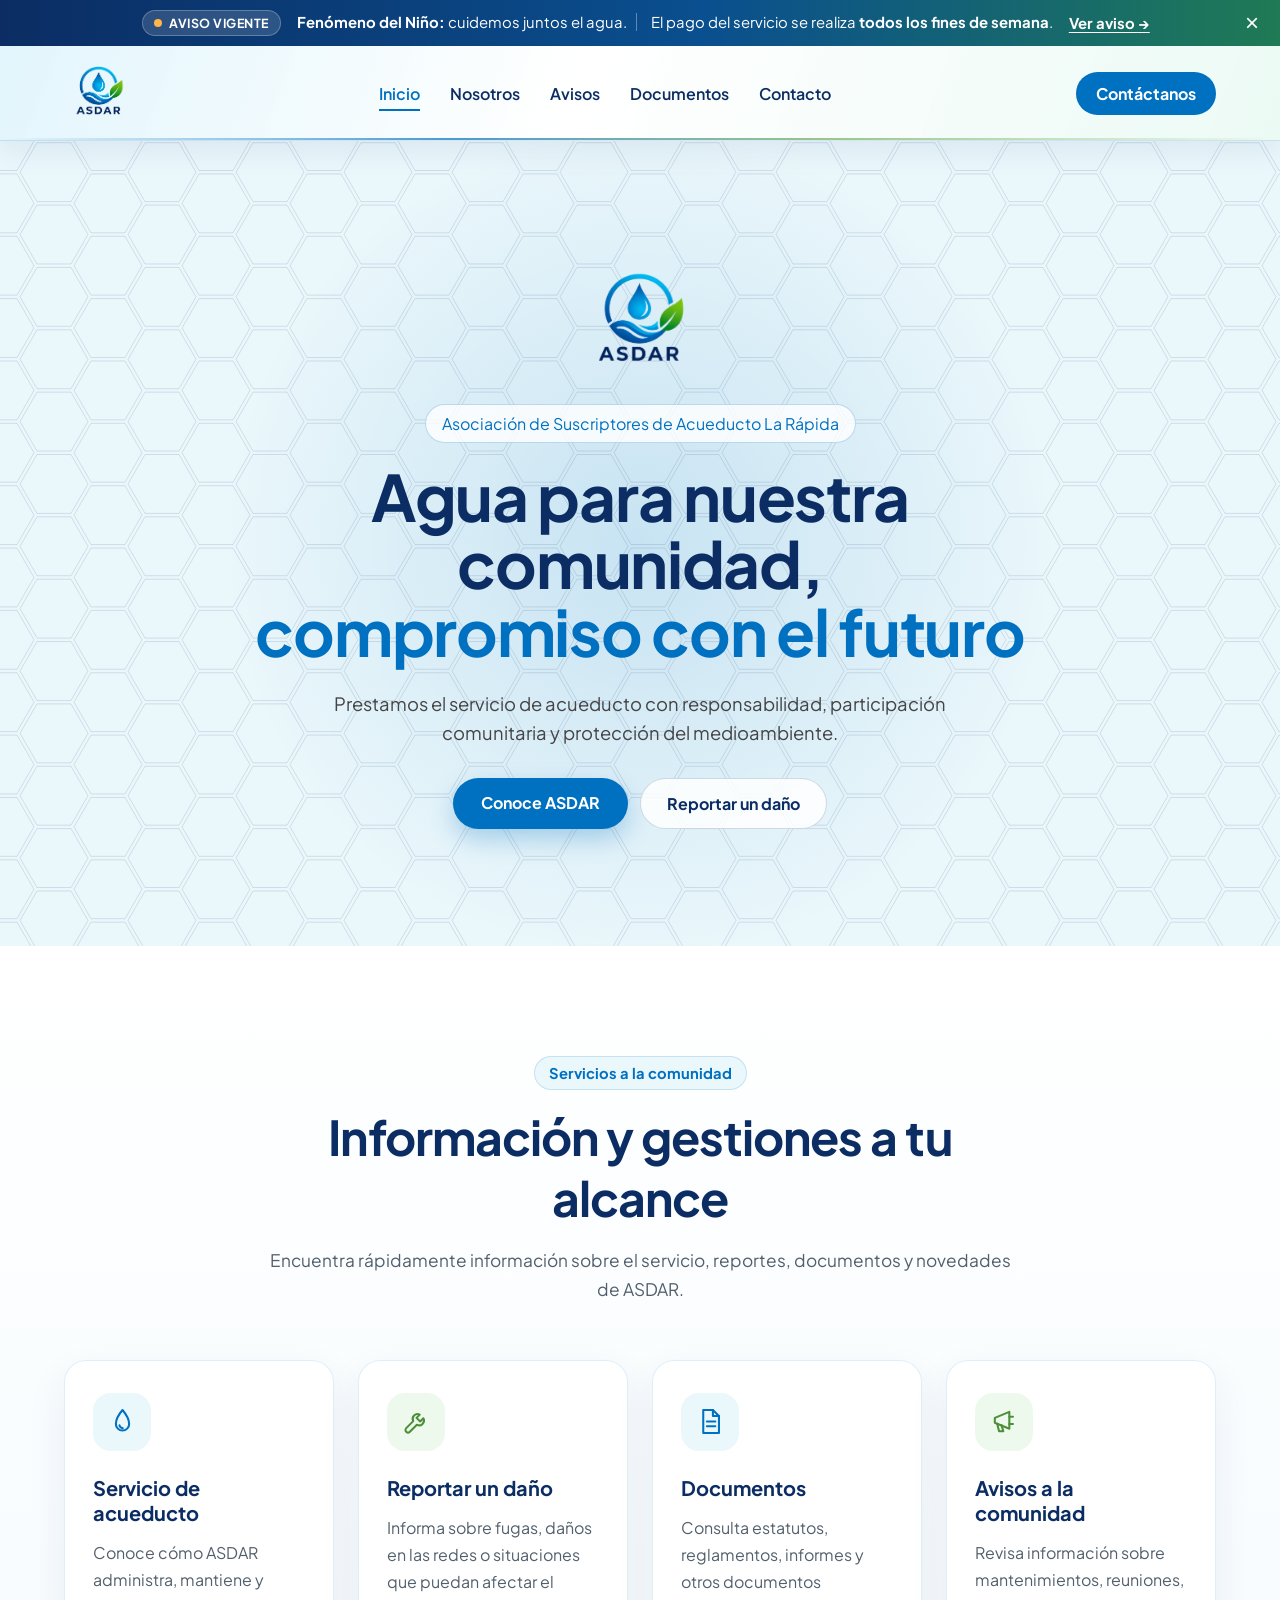
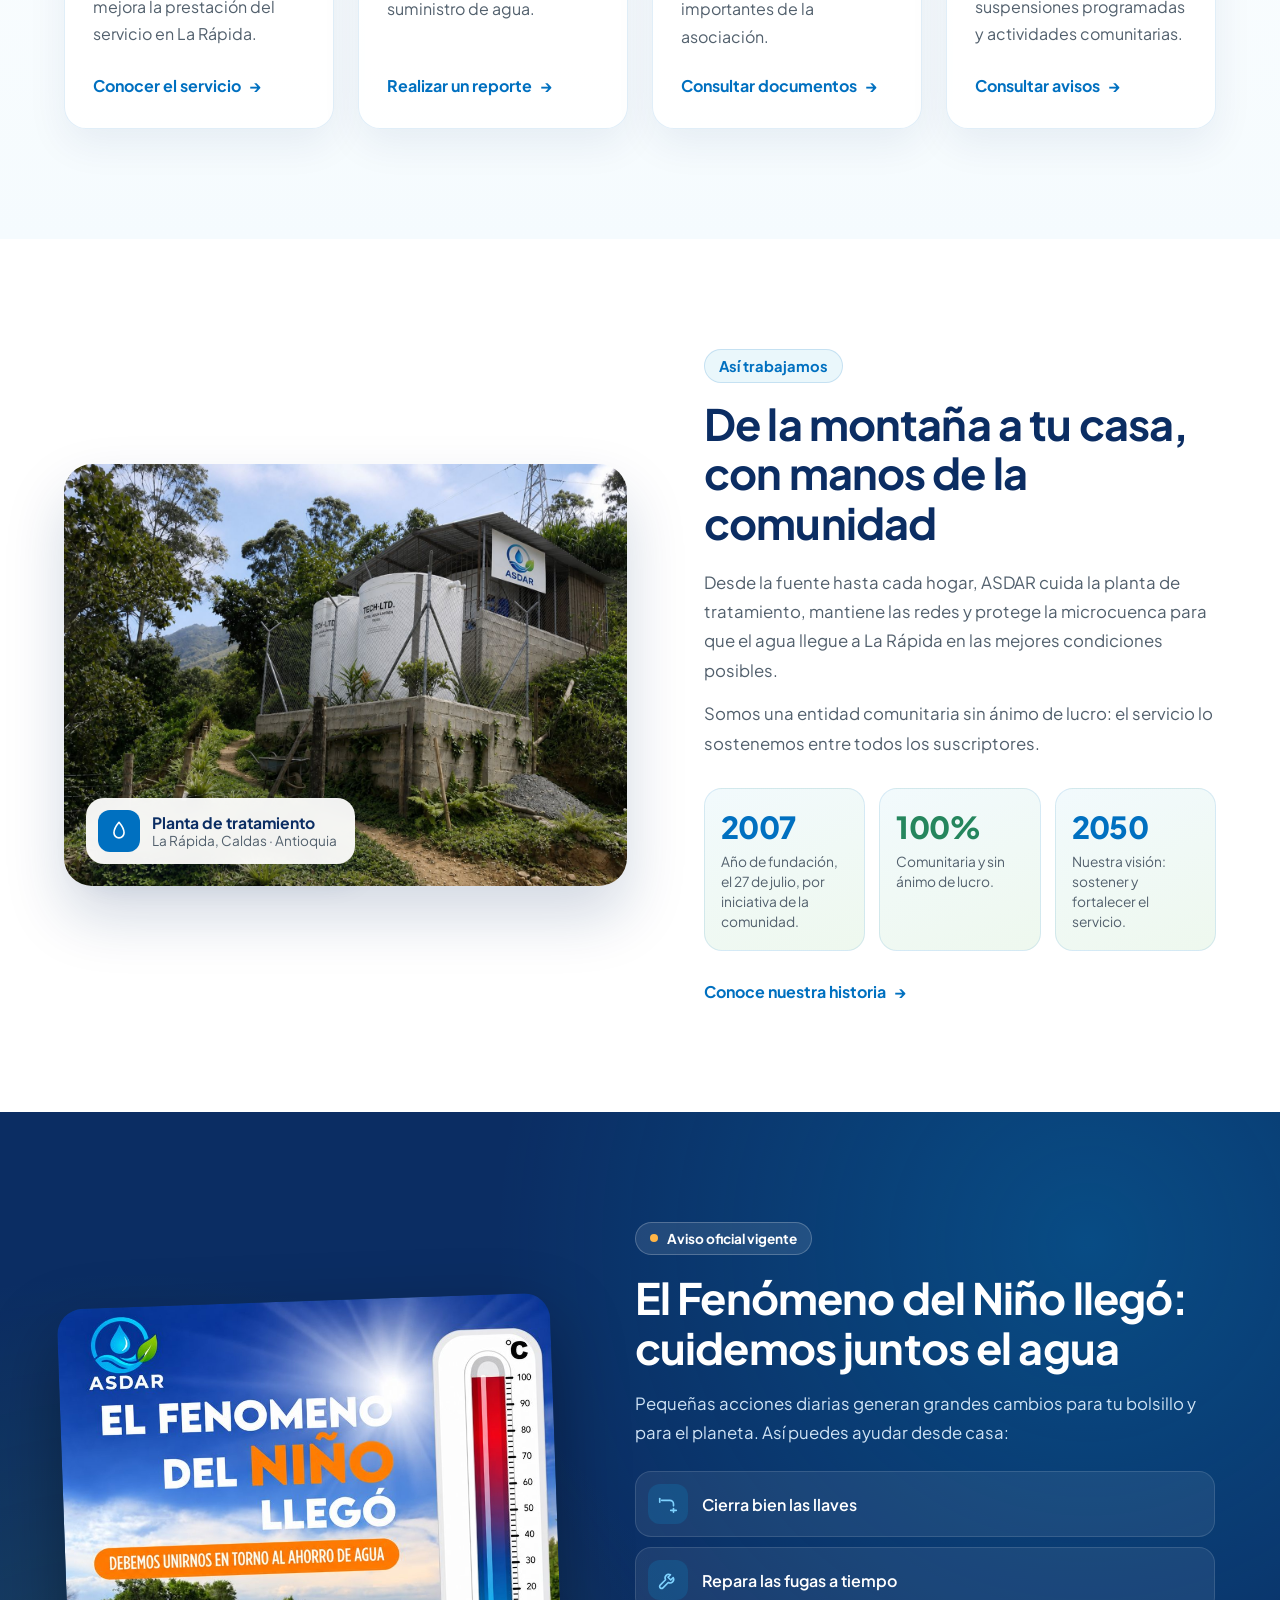
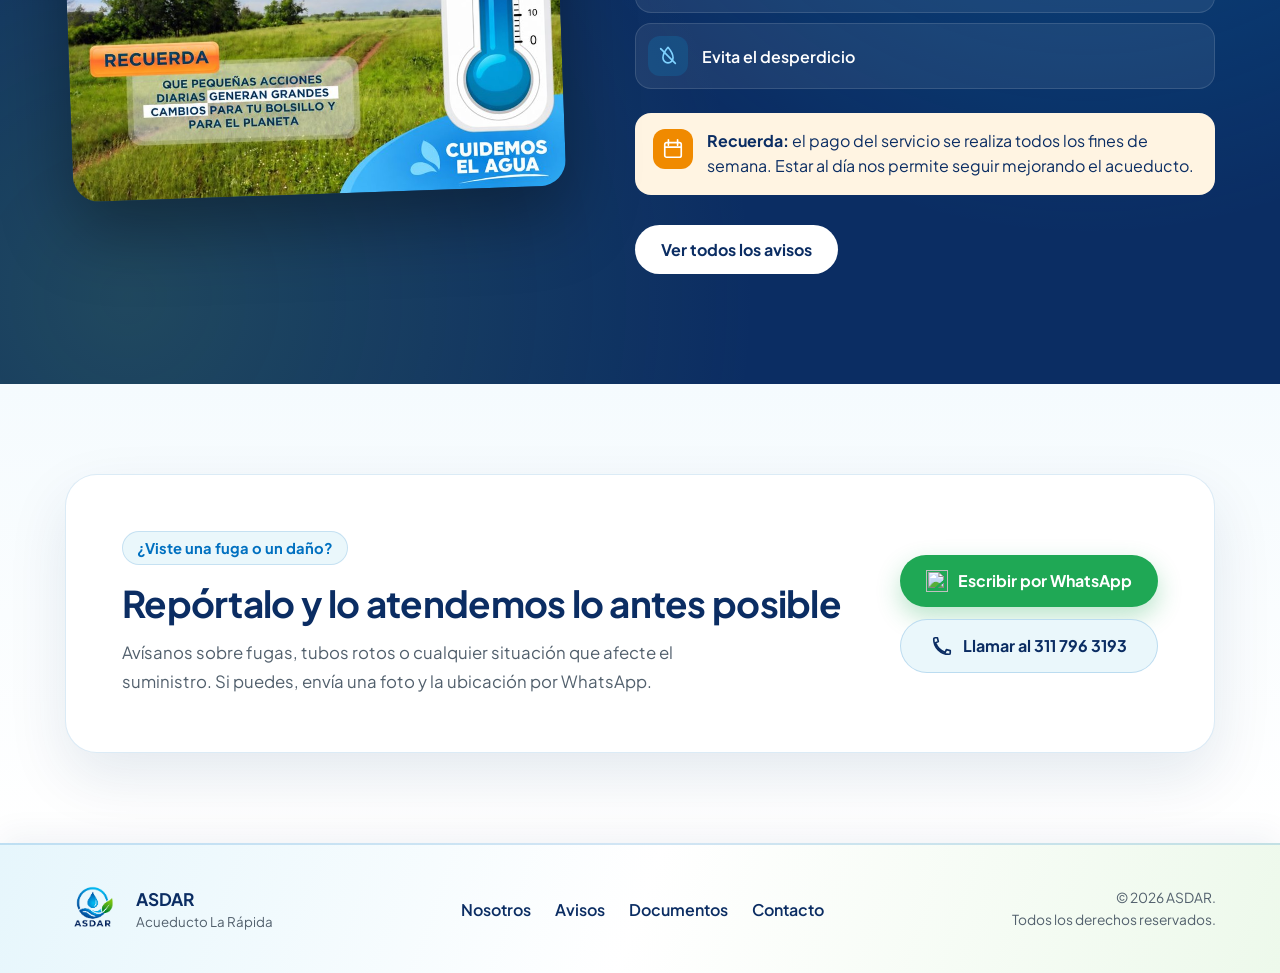
==== commit c06d8233: "Mejoras" ====
--- a/index.html
+++ b/index.html
@@ -4,23 +4,48 @@
     <meta charset="UTF-8">
     <meta name="viewport" content="width=device-width, initial-scale=1.0">
     <title>ASDAR | Inicio</title>
+    <meta name="description" content="ASDAR, Asociación de Suscriptores de Acueducto La Rápida: servicio de acueducto comunitario, avisos, documentos y contacto.">
+    <!-- Tipografía del sitio (Google Fonts). Si no carga, se usa Arial como respaldo. -->
+    <link rel="preconnect" href="https://fonts.googleapis.com">
+    <link rel="preconnect" href="https://fonts.gstatic.com" crossorigin>
+    <link href="https://fonts.googleapis.com/css2?family=Plus+Jakarta+Sans:wght@400;500;600;700;800&display=swap" rel="stylesheet">
     <link rel="stylesheet" href="style.css">
 </head>
-<body>
+<body class="pagina-inicio">
+    <!-- Franja de aviso vigente. Para cambiarla, edita el texto y el valor de data-franja
+         (al cambiar ese valor, la franja vuelve a mostrarse a quienes la habían cerrado). -->
+    <div class="franja-aviso" data-franja="fenomeno-nino-2026" role="region" aria-label="Aviso vigente">
+        <div class="franja-contenido">
+            <span class="franja-etiqueta"><span class="franja-punto" aria-hidden="true"></span>Aviso vigente</span>
+            <p>
+                <strong>Fenómeno del Niño:</strong> cuidemos juntos el agua.
+                <span class="franja-pago">El pago del servicio se realiza <strong>todos los fines de semana</strong>.</span>
+            </p>
+            <a href="avisos.html" class="franja-enlace">Ver aviso <span aria-hidden="true">→</span></a>
+        </div>
+        <button type="button" class="franja-cerrar" data-cerrar-franja aria-label="Cerrar aviso">&times;</button>
+    </div>
+
+    <!-- Navegación principal: se repite en todas las páginas para mantener una experiencia consistente. -->
     <nav class="navegacion">
         <a href="index.html" class="marca">
             <img src="Img/logo-asdar.png" alt="Logo de ASDAR" class="marca-logo">
         </a>
-        <div class="menu">
-            <a href="index.html" class="menu-activo">Inicio</a>
+        <div class="menu" id="menu-principal">
+            <a href="index.html" class="menu-activo" aria-current="page">Inicio</a>
             <a href="nosotros.html">Nosotros</a>
             <a href="avisos.html">Avisos</a>
             <a href="documentos.html">Documentos</a>
             <a href="contacto.html">Contacto</a>
         </div>
         <a href="contacto.html" class="boton-contacto">Contáctanos</a>
+        <!-- Botón del menú en celulares y tabletas (se controla desde menu.js). -->
+        <button type="button" class="menu-boton" aria-label="Abrir menú" aria-expanded="false" aria-controls="menu-principal">
+            <span></span><span></span><span></span>
+        </button>
     </nav>
 
+    <!-- Portada principal. El canvas es dibujado y animado desde script.js. -->
     <header class="hero">
         <canvas id="fondo-interactivo"></canvas>
         <div class="hero-contenido">
@@ -31,16 +56,18 @@
                 Prestamos el servicio de acueducto con responsabilidad,
                 participación comunitaria y protección del medioambiente.
             </p>
-            <a href="nosotros.html" class="boton-principal">Conoce ASDAR</a>
+            <div class="hero-acciones">
+                <a href="nosotros.html" class="boton-principal">Conoce ASDAR</a>
+                <a href="#reportar" class="boton-secundario">Reportar un daño</a>
+            </div>
         </div>
     </header>
 
+    <!-- Accesos rápidos a las gestiones e información más consultadas por la comunidad. -->
     <section class="servicios">
-        <div class="servicios-encabezado">
+        <div class="servicios-encabezado" data-aparecer>
             <p class="seccion-etiqueta">Servicios a la comunidad</p>
-
             <h2>Información y gestiones a tu alcance</h2>
-
             <p class="servicios-introduccion">
                 Encuentra rápidamente información sobre el servicio,
                 reportes, documentos y novedades de ASDAR.
@@ -48,48 +75,42 @@
         </div>
 
         <div class="servicios-grid">
-            <article class="servicio-tarjeta">
+            <article class="servicio-tarjeta" data-aparecer style="--retraso: 0ms">
                 <div class="servicio-icono">
                     <svg viewBox="0 0 24 24" aria-hidden="true">
                         <path d="M12 2.5C12 2.5 6.5 9 6.5 14A5.5 5.5 0 0 0 17.5 14C17.5 9 12 2.5 12 2.5Z"></path>
                         <path d="M9.5 15.2C9.8 16.5 10.8 17.3 12.2 17.5"></path>
                     </svg>
                 </div>
-
                 <h3>Servicio de acueducto</h3>
-
                 <p>
                     Conoce cómo ASDAR administra, mantiene y mejora
                     la prestación del servicio en La Rápida.
                 </p>
-
                 <a href="nosotros.html" class="servicio-enlace">
                     Conocer el servicio
                     <span aria-hidden="true">→</span>
                 </a>
             </article>
 
-            <article class="servicio-tarjeta">
+            <article class="servicio-tarjeta" data-aparecer style="--retraso: 90ms">
                 <div class="servicio-icono servicio-icono-verde">
                     <svg viewBox="0 0 24 24" aria-hidden="true">
                         <path d="M14.7 6.3A4 4 0 0 0 9.3 11.7L3.5 17.5A2.1 2.1 0 0 0 6.5 20.5L12.3 14.7A4 4 0 0 0 17.7 9.3L15 12L12 9L14.7 6.3Z"></path>
                     </svg>
                 </div>
-
                 <h3>Reportar un daño</h3>
-
                 <p>
                     Informa sobre fugas, daños en las redes o situaciones
                     que puedan afectar el suministro de agua.
                 </p>
-
-                <a href="contacto.html" class="servicio-enlace">
+                <a href="#reportar" class="servicio-enlace">
                     Realizar un reporte
                     <span aria-hidden="true">→</span>
                 </a>
             </article>
 
-            <article class="servicio-tarjeta">
+            <article class="servicio-tarjeta" data-aparecer style="--retraso: 180ms">
                 <div class="servicio-icono">
                     <svg viewBox="0 0 24 24" aria-hidden="true">
                         <path d="M6 2.5H14L19 7.5V21.5H6V2.5Z"></path>
@@ -98,21 +119,18 @@
                         <path d="M9 16H16"></path>
                     </svg>
                 </div>
-
                 <h3>Documentos</h3>
-
                 <p>
                     Consulta estatutos, reglamentos, informes y otros
                     documentos importantes de la asociación.
                 </p>
-
                 <a href="documentos.html" class="servicio-enlace">
                     Consultar documentos
                     <span aria-hidden="true">→</span>
                 </a>
             </article>
 
-            <article class="servicio-tarjeta">
+            <article class="servicio-tarjeta" data-aparecer style="--retraso: 270ms">
                 <div class="servicio-icono servicio-icono-verde">
                     <svg viewBox="0 0 24 24" aria-hidden="true">
                         <path d="M4 13V9L16 4V18L4 13Z"></path>
@@ -121,14 +139,11 @@
                         <path d="M6 14L7.5 20H11L9.5 15"></path>
                     </svg>
                 </div>
-
                 <h3>Avisos a la comunidad</h3>
-
                 <p>
                     Revisa información sobre mantenimientos, reuniones,
                     suspensiones programadas y actividades comunitarias.
                 </p>
-
                 <a href="avisos.html" class="servicio-enlace">
                     Consultar avisos
                     <span aria-hidden="true">→</span>
@@ -137,6 +152,129 @@
         </div>
     </section>
 
+    <!-- Presentación de la planta de tratamiento y datos clave de la asociación. -->
+    <section class="inicio-planta" aria-labelledby="planta-titulo">
+        <div class="inicio-planta-contenido">
+            <figure class="inicio-planta-foto" data-aparecer>
+                <img src="Img/planta-asdar-principal.jpg" width="1400" height="1050" loading="lazy"
+                     alt="Planta de tratamiento de ASDAR con sus tanques de almacenamiento, rodeada de bosque en La Rápida">
+                <figcaption>
+                    <span class="inicio-planta-sello" aria-hidden="true">
+                        <svg viewBox="0 0 24 24"><path d="M12 2.5C12 2.5 6.5 9 6.5 14A5.5 5.5 0 0 0 17.5 14C17.5 9 12 2.5 12 2.5Z"></path></svg>
+                    </span>
+                    <span><strong>Planta de tratamiento</strong>La Rápida, Caldas · Antioquia</span>
+                </figcaption>
+            </figure>
+
+            <div class="inicio-planta-texto" data-aparecer style="--retraso: 120ms">
+                <p class="seccion-etiqueta">Así trabajamos</p>
+                <h2 id="planta-titulo">De la montaña a tu casa, con manos de la comunidad</h2>
+                <p>
+                    Desde la fuente hasta cada hogar, ASDAR cuida la planta de tratamiento,
+                    mantiene las redes y protege la microcuenca para que el agua llegue a
+                    La Rápida en las mejores condiciones posibles.
+                </p>
+                <p>
+                    Somos una entidad comunitaria sin ánimo de lucro: el servicio lo
+                    sostenemos entre todos los suscriptores.
+                </p>
+
+                <dl class="inicio-cifras">
+                    <div>
+                        <dt>2007</dt>
+                        <dd>Año de fundación, el 27 de julio, por iniciativa de la comunidad.</dd>
+                    </div>
+                    <div>
+                        <dt>100%</dt>
+                        <dd>Comunitaria y sin ánimo de lucro.</dd>
+                    </div>
+                    <div>
+                        <dt>2050</dt>
+                        <dd>Nuestra visión: sostener y fortalecer el servicio.</dd>
+                    </div>
+                </dl>
+
+                <a href="nosotros.html" class="enlace-flecha">
+                    Conoce nuestra historia <span aria-hidden="true">→</span>
+                </a>
+            </div>
+        </div>
+    </section>
+
+    <!-- Aviso destacado: resume en el Inicio el aviso oficial publicado en Avisos. -->
+    <section class="inicio-aviso" aria-labelledby="aviso-titulo">
+        <div class="inicio-aviso-contenido">
+            <figure class="inicio-aviso-imagen" data-aparecer>
+                <img src="Img/aviso-fenomeno-del-nino-web.jpg" width="900" height="900" loading="lazy"
+                     alt="Pieza de ASDAR: El Fenómeno del Niño llegó, debemos unirnos en torno al ahorro de agua">
+            </figure>
+
+            <div class="inicio-aviso-texto" data-aparecer style="--retraso: 120ms">
+                <p class="inicio-aviso-estado"><span class="franja-punto" aria-hidden="true"></span>Aviso oficial vigente</p>
+                <h2 id="aviso-titulo">El Fenómeno del Niño llegó: cuidemos juntos el agua</h2>
+                <p class="inicio-aviso-intro">
+                    Pequeñas acciones diarias generan grandes cambios para tu bolsillo
+                    y para el planeta. Así puedes ayudar desde casa:
+                </p>
+
+                <ul class="inicio-consejos">
+                    <li>
+                        <span class="inicio-consejo-icono" aria-hidden="true">
+                            <svg viewBox="0 0 24 24"><path d="M5 8H14A4 4 0 0 1 18 12V14"></path><path d="M3 6V10"></path><path d="M18 17V21"></path><path d="M15 19H21"></path></svg>
+                        </span>
+                        Cierra bien las llaves
+                    </li>
+                    <li>
+                        <span class="inicio-consejo-icono" aria-hidden="true">
+                            <svg viewBox="0 0 24 24"><path d="M14.7 6.3A4 4 0 0 0 9.3 11.7L3.5 17.5A2.1 2.1 0 0 0 6.5 20.5L12.3 14.7A4 4 0 0 0 17.7 9.3L15 12L12 9L14.7 6.3Z"></path></svg>
+                        </span>
+                        Repara las fugas a tiempo
+                    </li>
+                    <li>
+                        <span class="inicio-consejo-icono" aria-hidden="true">
+                            <svg viewBox="0 0 24 24"><path d="M12 2.5C12 2.5 6.5 9 6.5 14A5.5 5.5 0 0 0 17.5 14C17.5 9 12 2.5 12 2.5Z"></path><path d="M4 4L20 20"></path></svg>
+                        </span>
+                        Evita el desperdicio
+                    </li>
+                </ul>
+
+                <div class="inicio-pago">
+                    <span class="inicio-pago-icono" aria-hidden="true">
+                        <svg viewBox="0 0 24 24"><rect x="3" y="5" width="18" height="16" rx="2"></rect><path d="M7 2V8"></path><path d="M17 2V8"></path><path d="M3 10H21"></path></svg>
+                    </span>
+                    <p><strong>Recuerda:</strong> el pago del servicio se realiza todos los fines de semana. Estar al día nos permite seguir mejorando el acueducto.</p>
+                </div>
+
+                <a href="avisos.html" class="boton-claro">Ver todos los avisos</a>
+            </div>
+        </div>
+    </section>
+
+    <!-- Llamado a reportar daños: enlaces directos a teléfono y WhatsApp. -->
+    <section class="inicio-reporte" id="reportar" aria-labelledby="reporte-titulo">
+        <div class="inicio-reporte-contenido" data-aparecer>
+            <div>
+                <p class="seccion-etiqueta">¿Viste una fuga o un daño?</p>
+                <h2 id="reporte-titulo">Repórtalo y lo atendemos lo antes posible</h2>
+                <p>
+                    Avísanos sobre fugas, tubos rotos o cualquier situación que afecte
+                    el suministro. Si puedes, envía una foto y la ubicación por WhatsApp.
+                </p>
+            </div>
+            <div class="inicio-reporte-acciones">
+                <a href="https://wa.me/573117963193" target="_blank" rel="noopener noreferrer" class="boton-whatsapp-inicio">
+                    <img src="https://cdn.simpleicons.org/whatsapp/ffffff" alt="" width="22" height="22">
+                    Escribir por WhatsApp
+                </a>
+                <a href="tel:+573117963193" class="boton-telefono">
+                    <svg viewBox="0 0 24 24" aria-hidden="true"><path d="M7 3H4.5A1.5 1.5 0 0 0 3 4.5C3 13.6 10.4 21 19.5 21A1.5 1.5 0 0 0 21 19.5V17L16.8 16L15.5 19C11.1 17.4 6.6 12.9 5 8.5L8 7.2L7 3Z"></path></svg>
+                    Llamar al 311 796 3193
+                </a>
+            </div>
+        </div>
+    </section>
+
+    <!-- Pie de página con la identidad de ASDAR y enlaces secundarios. -->
     <footer class="pie-pagina">
         <div class="pie-contenido">
             <a href="index.html" class="pie-marca">
@@ -153,6 +291,8 @@
         </div>
     </footer>
 
+    <!-- menu.js es compartido por todas las páginas; script.js anima la portada. -->
+    <script src="menu.js"></script>
     <script src="script.js"></script>
 </body>
 </html>
--- a/style.css
+++ b/style.css
@@ -7,6 +7,7 @@
     padding: 0;
     box-sizing: border-box;
 }
+
 
 html {
     scroll-behavior: smooth;
@@ -1675,17 +1676,12 @@
     border-radius: 50%;
 }
 
-.boton-whatsapp-icono svg {
+.boton-whatsapp-icono img {
+    /* El tamaño fijo mantiene centrado el logotipo oficial dentro del círculo blanco. */
+    display: block;
     width: 25px;
     height: 25px;
-
-    fill: none;
-    stroke: currentColor;
-    stroke-width: 1.55;
-    stroke-linecap: round;
-    stroke-linejoin: round;
-}
-
+}
 
 /* =========================================
    PANEL DERECHO
@@ -2104,6 +2100,12 @@
     }
 }
 
+
+/*
+    HOJA DE ESTILOS PRINCIPAL DE ASDAR
+    Las clases agrupan la apariencia por secciones. Los bloques @media ubicados
+    más adelante adaptan esas mismas secciones a tabletas y teléfonos.
+*/
 
 /* =========================================
    PÁGINAS INTERNAS
@@ -2235,6 +2237,95 @@
     line-height: 1.65;
 }
 
+/* =========================================
+   HISTORIA Y PLACA DE FUNDACIÓN
+   Esta sección usa dos columnas en pantallas grandes y una sola en celulares.
+========================================= */
+.historia-asdar {
+    padding: 105px 24px;
+    background: linear-gradient(135deg, #eef8fc 0%, #f5fbf6 100%);
+}
+
+.historia-contenido {
+    width: min(1120px, 100%);
+    margin: 0 auto;
+    display: grid;
+    grid-template-columns: minmax(280px, 0.82fr) minmax(0, 1.18fr);
+    align-items: center;
+    gap: clamp(46px, 7vw, 90px);
+}
+
+.historia-placa {
+    margin: 0;
+    padding: 14px;
+    background: #ffffff;
+    border: 1px solid rgba(8, 121, 185, 0.15);
+    border-radius: 30px;
+    box-shadow: 0 24px 60px rgba(11, 45, 99, 0.14);
+    transform: rotate(-1.2deg);
+}
+
+.historia-placa img {
+    display: block;
+    width: 100%;
+    max-height: 690px;
+    object-fit: contain;
+    border-radius: 20px;
+}
+
+.historia-placa figcaption {
+    padding: 14px 8px 4px;
+    color: #5b6b7a;
+    font-size: 0.88rem;
+    text-align: center;
+}
+
+.historia-texto h2 {
+    max-width: 680px;
+    margin-bottom: 24px;
+    color: #0b2d63;
+    font-size: clamp(2.2rem, 4.5vw, 4rem);
+    line-height: 1.05;
+}
+
+.historia-texto > p:not(.recorrido-etiqueta) {
+    max-width: 680px;
+    margin-bottom: 18px;
+    color: #425466;
+    font-size: 1.06rem;
+    line-height: 1.8;
+}
+
+.historia-texto strong {
+    color: #0879b9;
+}
+
+.historia-fecha {
+    display: inline-block;
+    margin-top: 14px;
+    padding: 10px 18px;
+    color: #ffffff;
+    background: linear-gradient(135deg, #0879b9, #2f9464);
+    border-radius: 999px;
+    font-weight: 800;
+    letter-spacing: 0.12em;
+}
+
+@media (max-width: 850px) {
+    .historia-asdar {
+        padding: 80px 20px;
+    }
+
+    .historia-contenido {
+        grid-template-columns: 1fr;
+    }
+
+    .historia-placa {
+        width: min(560px, 100%);
+        margin: 0 auto;
+        transform: none;
+    }
+}
 /* Recorrido comunitario: del nacimiento del agua a los hogares */
 .recorrido-agua {
     position: relative;
@@ -2329,8 +2420,15 @@
 }
 
 .galeria-controles {
+    /* El contenedor ocupa toda la imagen y separa una flecha a cada lado. */
+    position: absolute;
+    inset: 0;
+    z-index: 3;
     display: flex;
-    gap: 10px;
+    align-items: center;
+    justify-content: space-between;
+    padding: 0 18px;
+    pointer-events: none;
 }
 
 .galeria-flecha {
@@ -2338,22 +2436,25 @@
     place-items: center;
     width: 52px;
     height: 52px;
-    padding: 0 0 2px;
+    padding: 0 0 3px;
     color: #ffffff;
-    background: #0879b9;
-    border: 0;
+    background: rgba(4, 42, 69, 0.78);
+    border: 1px solid rgba(255, 255, 255, 0.5);
     border-radius: 50%;
     font-family: Arial, sans-serif;
-    font-size: 1.5rem;
+    font-size: 1.55rem;
     line-height: 1;
     text-align: center;
     cursor: pointer;
+    pointer-events: auto;
+    backdrop-filter: blur(8px);
+    box-shadow: 0 8px 24px rgba(2, 27, 47, 0.28);
     transition: transform 0.2s ease, background 0.2s ease;
 }
 
 .galeria-flecha:hover {
-    background: #075e91;
-    transform: translateY(-2px);
+    background: rgba(8, 121, 185, 0.95);
+    transform: scale(1.08);
 }
 
 .galeria-flecha:focus-visible,
@@ -2366,6 +2467,9 @@
     position: relative;
     overflow: hidden;
     min-height: 650px;
+    /* Permite desplazar la página verticalmente y reservar el gesto horizontal para la galería. */
+    touch-action: pan-y;
+    user-select: none;
     border-radius: 28px;
     box-shadow: 0 28px 65px rgba(5, 48, 79, 0.18);
 }
@@ -2612,3 +2716,965 @@
         padding: 20px;
     }
 }
+
+
+/* En celulares las flechas se acercan a los bordes y ocupan menos espacio. */
+@media (max-width: 600px) {
+    .galeria-controles {
+        padding: 0 10px;
+    }
+
+    .galeria-flecha {
+        width: 44px;
+        height: 44px;
+        font-size: 1.35rem;
+    }
+}
+
+
+/* =========================================
+   AVISO DESTACADO: CUIDEMOS EL AGUA
+========================================= */
+
+.avisos-grid {
+    grid-template-columns: 1fr;
+}
+
+.aviso-principal {
+    grid-column: 1 / -1;
+    min-height: auto;
+    padding: 0;
+
+    display: grid;
+    grid-template-columns: minmax(320px, 0.85fr) minmax(0, 1.15fr);
+    align-items: stretch;
+    gap: 0;
+}
+
+.aviso-principal-imagen {
+    position: relative;
+    z-index: 1;
+
+    margin: 0;
+    padding: 24px;
+
+    display: grid;
+    place-items: center;
+
+    background-color: rgba(255, 255, 255, 0.05);
+}
+
+.aviso-principal-imagen img {
+    display: block;
+    width: 100%;
+    height: auto;
+    max-height: 560px;
+
+    object-fit: contain;
+    border-radius: 20px;
+
+    box-shadow: 0 20px 45px rgba(0, 0, 0, 0.22);
+}
+
+.aviso-principal-contenido {
+    max-width: none;
+    padding: 48px;
+}
+
+.aviso-principal h3 {
+    max-width: 680px;
+}
+
+.aviso-principal-contenido .aviso-texto {
+    max-width: 720px;
+    margin-bottom: 18px;
+}
+
+.aviso-principal-contenido .aviso-texto strong,
+.aviso-firma strong {
+    color: #ffffff;
+}
+
+.aviso-principal-contenido .aviso-firma {
+    max-width: 720px;
+    margin: 26px 0 0;
+    padding-top: 20px;
+
+    color: #ffffff;
+    border-top: 1px solid rgba(255, 255, 255, 0.16);
+    line-height: 1.6;
+}
+
+.avisos-secundarios {
+    grid-column: 1 / -1;
+    grid-template-columns: repeat(2, minmax(0, 1fr));
+}
+
+@media (max-width: 900px) {
+    .aviso-principal {
+        grid-template-columns: 1fr;
+    }
+
+    .aviso-principal-imagen {
+        padding: 24px 24px 0;
+    }
+
+    .aviso-principal-imagen img {
+        width: min(100%, 520px);
+    }
+}
+
+@media (max-width: 600px) {
+    .aviso-principal-imagen {
+        padding: 16px 16px 0;
+    }
+
+    .aviso-principal-imagen img {
+        border-radius: 16px;
+    }
+
+    .aviso-principal-contenido {
+        padding: 30px 24px 34px;
+    }
+
+    .aviso-principal h3 {
+        font-size: 2rem;
+    }
+
+    .avisos-secundarios {
+        grid-template-columns: 1fr;
+    }
+}
+
+
+/* =========================================================================
+   MEJORAS 2026
+   Este bloque va al final a propósito: sus reglas reemplazan a las anteriores
+   cuando ambas apuntan al mismo elemento.
+========================================================================= */
+
+/* ---------- Tipografía general ---------- */
+
+body {
+    font-family: "Plus Jakarta Sans", Arial, Helvetica, sans-serif;
+    -webkit-font-smoothing: antialiased;
+}
+
+h1,
+h2 {
+    letter-spacing: -0.02em;
+}
+
+/* Contorno visible al navegar con teclado (accesibilidad). */
+a:focus-visible,
+button:focus-visible {
+    outline: 3px solid #00a8e8;
+    outline-offset: 3px;
+    border-radius: 8px;
+}
+
+
+/* ---------- Navegación fija y compacta ---------- */
+
+.navegacion,
+.navegacion-interna {
+    position: sticky;
+    top: 0;
+    z-index: 50;
+    transition: min-height 0.25s ease, box-shadow 0.25s ease;
+}
+
+.navegacion .marca-logo {
+    transition: height 0.25s ease, transform 0.25s ease, filter 0.25s ease;
+}
+
+.navegacion.navegacion-compacta {
+    min-height: 70px;
+    box-shadow: 0 10px 30px rgba(11, 45, 99, 0.12);
+}
+
+.navegacion.navegacion-compacta .marca-logo {
+    height: 52px;
+}
+
+
+/* ---------- Botón hamburguesa ---------- */
+
+.menu-boton {
+    display: none;
+    flex-direction: column;
+    align-items: center;
+    justify-content: center;
+    gap: 5px;
+
+    width: 46px;
+    height: 46px;
+    flex-shrink: 0;
+
+    background: #ffffff;
+    border: 1px solid rgba(0, 112, 192, 0.22);
+    border-radius: 14px;
+    box-shadow: 0 4px 14px rgba(11, 45, 99, 0.08);
+
+    cursor: pointer;
+}
+
+.menu-boton span {
+    display: block;
+    width: 20px;
+    height: 2px;
+    border-radius: 2px;
+    background: #0b2d63;
+    transition: transform 0.25s ease, opacity 0.2s ease;
+}
+
+.menu-abierto .menu-boton span:nth-child(1) {
+    transform: translateY(7px) rotate(45deg);
+}
+
+.menu-abierto .menu-boton span:nth-child(2) {
+    opacity: 0;
+}
+
+.menu-abierto .menu-boton span:nth-child(3) {
+    transform: translateY(-7px) rotate(-45deg);
+}
+
+@media (max-width: 850px) {
+    .navegacion {
+        gap: 12px;
+    }
+
+    .menu-boton {
+        display: inline-flex;
+    }
+
+    .boton-contacto {
+        margin-left: auto;
+    }
+
+    /* El menú se convierte en un panel desplegable debajo de la barra. */
+    .menu {
+        display: flex;
+        flex-direction: column;
+        align-items: stretch;
+        gap: 4px;
+
+        position: absolute;
+        top: calc(100% + 10px);
+        left: 16px;
+        right: 16px;
+
+        padding: 10px;
+
+        background: #ffffff;
+        border: 1px solid rgba(0, 112, 192, 0.14);
+        border-radius: 20px;
+        box-shadow: 0 24px 50px rgba(11, 45, 99, 0.18);
+
+        opacity: 0;
+        visibility: hidden;
+        transform: translateY(-8px);
+        transition: opacity 0.2s ease, transform 0.2s ease, visibility 0.2s;
+    }
+
+    .menu-abierto .menu {
+        opacity: 1;
+        visibility: visible;
+        transform: none;
+    }
+
+    .menu a {
+        padding: 14px 16px;
+        border-radius: 12px;
+        font-size: 1.05rem;
+    }
+
+    .menu a::after {
+        display: none;
+    }
+
+    .menu a:hover,
+    .menu a.menu-activo {
+        background: #eaf7fb;
+    }
+}
+
+@media (max-width: 380px) {
+    .boton-contacto {
+        display: none;
+    }
+
+    .menu-boton {
+        margin-left: auto;
+    }
+}
+
+
+/* ---------- Franja de aviso ---------- */
+
+.franja-aviso {
+    position: relative;
+    z-index: 60;
+
+    display: flex;
+    align-items: center;
+    justify-content: center;
+
+    padding: 10px 52px 10px 5%;
+
+    color: #ffffff;
+    background: linear-gradient(90deg, #0b2d63 0%, #0a4f8f 55%, #1f7a55 100%);
+    font-size: 0.93rem;
+}
+
+.franja-contenido {
+    display: flex;
+    flex-wrap: wrap;
+    align-items: center;
+    justify-content: center;
+    gap: 8px 16px;
+    text-align: center;
+}
+
+.franja-contenido p {
+    line-height: 1.45;
+}
+
+.franja-pago {
+    padding-left: 14px;
+    margin-left: 6px;
+    border-left: 1px solid rgba(255, 255, 255, 0.35);
+}
+
+.franja-etiqueta {
+    display: inline-flex;
+    align-items: center;
+    gap: 7px;
+
+    padding: 4px 11px;
+
+    background: rgba(255, 255, 255, 0.14);
+    border: 1px solid rgba(255, 255, 255, 0.25);
+    border-radius: 999px;
+
+    font-size: 0.78rem;
+    font-weight: 700;
+    letter-spacing: 0.04em;
+    text-transform: uppercase;
+}
+
+.franja-punto {
+    display: inline-block;
+    width: 8px;
+    height: 8px;
+    border-radius: 50%;
+    background: #ffb547;
+    box-shadow: 0 0 0 0 rgba(255, 181, 71, 0.7);
+    animation: pulso-aviso 2s infinite;
+}
+
+@keyframes pulso-aviso {
+    0% { box-shadow: 0 0 0 0 rgba(255, 181, 71, 0.7); }
+    70% { box-shadow: 0 0 0 8px rgba(255, 181, 71, 0); }
+    100% { box-shadow: 0 0 0 0 rgba(255, 181, 71, 0); }
+}
+
+.franja-enlace {
+    color: #ffffff;
+    font-weight: 700;
+    text-decoration: underline;
+    text-underline-offset: 3px;
+    white-space: nowrap;
+}
+
+.franja-cerrar {
+    position: absolute;
+    top: 50%;
+    right: 12px;
+    transform: translateY(-50%);
+
+    width: 32px;
+    height: 32px;
+
+    color: #ffffff;
+    background: transparent;
+    border: 0;
+    border-radius: 50%;
+
+    font-size: 1.5rem;
+    line-height: 1;
+    cursor: pointer;
+}
+
+.franja-cerrar:hover {
+    background: rgba(255, 255, 255, 0.15);
+}
+
+@media (max-width: 600px) {
+    .franja-aviso {
+        justify-content: flex-start;
+        padding: 10px 46px 10px 16px;
+        font-size: 0.86rem;
+    }
+
+    .franja-contenido {
+        justify-content: flex-start;
+        text-align: left;
+    }
+
+    .franja-pago {
+        display: block;
+        padding-left: 0;
+        margin-left: 0;
+        border-left: 0;
+    }
+}
+
+
+/* ---------- Portada del Inicio ---------- */
+
+.pagina-inicio .hero {
+    min-height: calc(100svh - 95px);
+    padding: 70px 20px 70px;
+}
+
+.hero-acciones {
+    display: flex;
+    flex-wrap: wrap;
+    justify-content: center;
+    gap: 12px;
+}
+
+.boton-principal {
+    box-shadow: 0 10px 24px rgba(0, 112, 192, 0.28);
+}
+
+.boton-secundario {
+    display: inline-block;
+    padding: 14px 26px;
+
+    color: #0b2d63;
+    background: rgba(255, 255, 255, 0.85);
+    border: 1px solid rgba(11, 45, 99, 0.18);
+    border-radius: 999px;
+
+    font-weight: 700;
+    text-decoration: none;
+
+    transition: transform 0.25s ease, border-color 0.25s ease, background 0.25s ease;
+}
+
+.boton-secundario:hover {
+    background: #ffffff;
+    border-color: #0070c0;
+    transform: translateY(-3px);
+}
+
+/* Entrada suave del contenido de la portada al cargar la página. */
+@media (prefers-reduced-motion: no-preference) {
+    .hero-contenido > * {
+        animation: entrada-hero 0.8s cubic-bezier(0.2, 0.7, 0.2, 1) both;
+    }
+
+    .hero-contenido > :nth-child(2) { animation-delay: 0.08s; }
+    .hero-contenido > :nth-child(3) { animation-delay: 0.16s; }
+    .hero-contenido > :nth-child(4) { animation-delay: 0.24s; }
+    .hero-contenido > :nth-child(5) { animation-delay: 0.32s; }
+}
+
+@keyframes entrada-hero {
+    from {
+        opacity: 0;
+        transform: translateY(18px);
+    }
+    to {
+        opacity: 1;
+        transform: none;
+    }
+}
+
+@media (max-width: 600px) {
+    .pagina-inicio .hero {
+        min-height: auto;
+        padding: 56px 18px 64px;
+    }
+
+    .hero-acciones a {
+        width: 100%;
+        max-width: 320px;
+    }
+}
+
+
+/* ---------- Aparición al hacer scroll ---------- */
+
+.js-aparecer [data-aparecer] {
+    opacity: 0;
+    transform: translateY(26px);
+    transition:
+        opacity 0.7s ease var(--retraso, 0ms),
+        transform 0.7s cubic-bezier(0.2, 0.7, 0.2, 1) var(--retraso, 0ms);
+}
+
+.js-aparecer [data-aparecer].visible {
+    opacity: 1;
+    transform: none;
+}
+
+
+/* ---------- Tarjetas de servicios ---------- */
+
+.servicio-tarjeta {
+    transition: transform 0.3s ease, box-shadow 0.3s ease, border-color 0.3s ease;
+}
+
+.servicio-tarjeta:hover {
+    transform: translateY(-6px);
+    border-color: rgba(0, 112, 192, 0.28);
+    box-shadow: 0 22px 44px rgba(11, 45, 99, 0.12);
+}
+
+/* Al usar transform en hover, evitamos conflicto con la animación de aparición. */
+.js-aparecer .servicio-tarjeta.visible:hover {
+    transform: translateY(-6px);
+}
+
+
+/* ---------- Sección: la planta ---------- */
+
+.inicio-planta {
+    padding: 110px 5%;
+    background: #ffffff;
+}
+
+.inicio-planta-contenido {
+    display: grid;
+    grid-template-columns: 1.1fr 1fr;
+    align-items: center;
+    gap: clamp(40px, 6vw, 80px);
+
+    max-width: 1250px;
+    margin: 0 auto;
+}
+
+.inicio-planta-foto {
+    position: relative;
+    margin: 0;
+}
+
+.inicio-planta-foto img {
+    display: block;
+    width: 100%;
+    height: auto;
+    aspect-ratio: 4 / 3;
+    object-fit: cover;
+
+    border-radius: 28px;
+    box-shadow: 0 30px 60px rgba(11, 45, 99, 0.18);
+}
+
+.inicio-planta-foto figcaption {
+    position: absolute;
+    left: 22px;
+    bottom: 22px;
+
+    display: flex;
+    align-items: center;
+    gap: 12px;
+
+    padding: 12px 18px 12px 12px;
+
+    background: rgba(255, 255, 255, 0.94);
+    border-radius: 18px;
+    box-shadow: 0 12px 30px rgba(11, 45, 99, 0.18);
+    backdrop-filter: blur(8px);
+}
+
+.inicio-planta-foto figcaption span:last-child {
+    display: flex;
+    flex-direction: column;
+    color: #52606d;
+    font-size: 0.85rem;
+}
+
+.inicio-planta-foto figcaption strong {
+    color: #0b2d63;
+    font-size: 0.98rem;
+}
+
+.inicio-planta-sello {
+    display: grid;
+    place-items: center;
+    width: 42px;
+    height: 42px;
+    border-radius: 12px;
+    background: #0070c0;
+}
+
+.inicio-planta-sello svg,
+.inicio-consejo-icono svg,
+.inicio-pago-icono svg,
+.boton-telefono svg {
+    width: 22px;
+    height: 22px;
+    fill: none;
+    stroke: currentColor;
+    stroke-width: 1.8;
+    stroke-linecap: round;
+    stroke-linejoin: round;
+}
+
+.inicio-planta-sello svg {
+    color: #ffffff;
+}
+
+.inicio-planta-texto h2 {
+    margin-bottom: 20px;
+    color: #0b2d63;
+    font-size: clamp(1.9rem, 3.4vw, 2.7rem);
+    line-height: 1.15;
+}
+
+.inicio-planta-texto > p:not(.seccion-etiqueta) {
+    margin-bottom: 14px;
+    color: #52606d;
+    font-size: 1.05rem;
+    line-height: 1.75;
+}
+
+.inicio-cifras {
+    display: grid;
+    grid-template-columns: repeat(3, 1fr);
+    gap: 14px;
+    margin: 30px 0;
+}
+
+.inicio-cifras div {
+    padding: 18px 16px;
+    background: linear-gradient(160deg, #f2fafd, #eef8ee);
+    border: 1px solid rgba(0, 112, 192, 0.12);
+    border-radius: 18px;
+}
+
+.inicio-cifras dt {
+    margin-bottom: 6px;
+    color: #0070c0;
+    font-size: 1.9rem;
+    font-weight: 800;
+    letter-spacing: -0.02em;
+}
+
+.inicio-cifras div:nth-child(2) dt {
+    color: #25865d;
+}
+
+.inicio-cifras dd {
+    color: #52606d;
+    font-size: 0.86rem;
+    line-height: 1.45;
+}
+
+.enlace-flecha {
+    display: inline-flex;
+    align-items: center;
+    gap: 8px;
+    color: #0070c0;
+    font-weight: 700;
+    text-decoration: none;
+}
+
+.enlace-flecha span {
+    transition: transform 0.25s ease;
+}
+
+.enlace-flecha:hover span {
+    transform: translateX(4px);
+}
+
+
+/* ---------- Sección: aviso destacado ---------- */
+
+.inicio-aviso {
+    position: relative;
+    overflow: hidden;
+    padding: 110px 5%;
+
+    color: #ffffff;
+    background:
+        radial-gradient(circle at 85% 15%, rgba(0, 168, 232, 0.25), transparent 45%),
+        radial-gradient(circle at 10% 90%, rgba(106, 168, 79, 0.22), transparent 45%),
+        #0b2d63;
+}
+
+.inicio-aviso-contenido {
+    display: grid;
+    grid-template-columns: minmax(0, 0.85fr) minmax(0, 1fr);
+    align-items: center;
+    gap: clamp(40px, 6vw, 80px);
+
+    max-width: 1150px;
+    margin: 0 auto;
+}
+
+.inicio-aviso-imagen {
+    margin: 0;
+}
+
+.inicio-aviso-imagen img {
+    display: block;
+    width: 100%;
+    height: auto;
+    border-radius: 26px;
+    box-shadow: 0 30px 70px rgba(0, 0, 0, 0.35);
+    transform: rotate(-2deg);
+    transition: transform 0.4s ease;
+}
+
+.inicio-aviso-imagen img:hover {
+    transform: rotate(0deg) scale(1.02);
+}
+
+.inicio-aviso-estado {
+    display: inline-flex;
+    align-items: center;
+    gap: 9px;
+    margin-bottom: 18px;
+    padding: 7px 14px;
+
+    background: rgba(255, 255, 255, 0.1);
+    border: 1px solid rgba(255, 255, 255, 0.22);
+    border-radius: 999px;
+
+    font-size: 0.85rem;
+    font-weight: 700;
+}
+
+.inicio-aviso-texto h2 {
+    margin-bottom: 18px;
+    font-size: clamp(1.9rem, 3.4vw, 2.7rem);
+    line-height: 1.15;
+}
+
+.inicio-aviso-intro {
+    margin-bottom: 24px;
+    color: #cfe3f5;
+    font-size: 1.05rem;
+    line-height: 1.7;
+}
+
+.inicio-consejos {
+    display: grid;
+    gap: 10px;
+    margin-bottom: 24px;
+    list-style: none;
+}
+
+.inicio-consejos li {
+    display: flex;
+    align-items: center;
+    gap: 14px;
+
+    padding: 12px 16px 12px 12px;
+
+    background: rgba(255, 255, 255, 0.07);
+    border: 1px solid rgba(255, 255, 255, 0.12);
+    border-radius: 16px;
+
+    font-weight: 600;
+}
+
+.inicio-consejo-icono {
+    display: grid;
+    place-items: center;
+    flex-shrink: 0;
+    width: 40px;
+    height: 40px;
+    color: #7fd3ff;
+    background: rgba(0, 168, 232, 0.16);
+    border-radius: 12px;
+}
+
+.inicio-pago {
+    display: flex;
+    align-items: flex-start;
+    gap: 14px;
+    margin-bottom: 30px;
+    padding: 16px 18px;
+
+    color: #0b2d63;
+    background: #fff4e2;
+    border-radius: 16px;
+    line-height: 1.55;
+}
+
+.inicio-pago-icono {
+    display: grid;
+    place-items: center;
+    flex-shrink: 0;
+    width: 40px;
+    height: 40px;
+    color: #ffffff;
+    background: #f08a00;
+    border-radius: 12px;
+}
+
+.boton-claro {
+    display: inline-block;
+    padding: 14px 26px;
+
+    color: #0b2d63;
+    background: #ffffff;
+    border-radius: 999px;
+
+    font-weight: 700;
+    text-decoration: none;
+
+    transition: transform 0.25s ease, background 0.25s ease;
+}
+
+.boton-claro:hover {
+    background: #eaf7fb;
+    transform: translateY(-3px);
+}
+
+
+/* ---------- Sección: reportar un daño ---------- */
+
+.inicio-reporte {
+    padding: 90px 5%;
+    background: linear-gradient(180deg, #f5fbfe 0%, #ffffff 100%);
+    scroll-margin-top: 80px;
+}
+
+.inicio-reporte-contenido {
+    display: grid;
+    grid-template-columns: 1.3fr auto;
+    align-items: center;
+    gap: 40px;
+
+    max-width: 1150px;
+    margin: 0 auto;
+    padding: clamp(32px, 5vw, 56px);
+
+    background: #ffffff;
+    border: 1px solid rgba(0, 112, 192, 0.14);
+    border-radius: 32px;
+    box-shadow: 0 24px 60px rgba(11, 45, 99, 0.1);
+}
+
+.inicio-reporte h2 {
+    margin-bottom: 14px;
+    color: #0b2d63;
+    font-size: clamp(1.7rem, 3vw, 2.3rem);
+    line-height: 1.2;
+}
+
+.inicio-reporte-contenido > div > p:not(.seccion-etiqueta) {
+    max-width: 560px;
+    color: #52606d;
+    font-size: 1.05rem;
+    line-height: 1.7;
+}
+
+.inicio-reporte-acciones {
+    display: grid;
+    gap: 12px;
+}
+
+.boton-whatsapp-inicio,
+.boton-telefono {
+    display: inline-flex;
+    align-items: center;
+    justify-content: center;
+    gap: 10px;
+
+    padding: 15px 26px;
+    border-radius: 999px;
+
+    font-weight: 700;
+    text-decoration: none;
+    white-space: nowrap;
+
+    transition: transform 0.25s ease, box-shadow 0.25s ease, background 0.25s ease;
+}
+
+.boton-whatsapp-inicio {
+    color: #ffffff;
+    background: #1fa855;
+    box-shadow: 0 10px 24px rgba(31, 168, 85, 0.3);
+}
+
+.boton-whatsapp-inicio:hover {
+    background: #178a45;
+    transform: translateY(-3px);
+}
+
+.boton-telefono {
+    color: #0b2d63;
+    background: #eaf7fb;
+    border: 1px solid rgba(0, 112, 192, 0.2);
+}
+
+.boton-telefono:hover {
+    background: #dff1fa;
+    transform: translateY(-3px);
+}
+
+
+/* ---------- Adaptación de las secciones nuevas ---------- */
+
+@media (max-width: 900px) {
+    .inicio-planta-contenido,
+    .inicio-aviso-contenido,
+    .inicio-reporte-contenido {
+        grid-template-columns: 1fr;
+    }
+
+    .inicio-aviso-imagen {
+        max-width: 460px;
+        margin: 0 auto;
+    }
+}
+
+@media (max-width: 600px) {
+    .inicio-planta,
+    .inicio-aviso {
+        padding: 80px 18px;
+    }
+
+    .inicio-reporte {
+        padding: 64px 18px;
+    }
+
+    .inicio-cifras {
+        grid-template-columns: 1fr;
+    }
+
+    .inicio-cifras div {
+        display: flex;
+        align-items: center;
+        gap: 16px;
+    }
+
+    .inicio-cifras dt {
+        min-width: 86px;
+        margin-bottom: 0;
+        font-size: 1.6rem;
+    }
+
+    .inicio-planta-foto figcaption {
+        left: 12px;
+        right: 12px;
+        bottom: 12px;
+    }
+
+    .inicio-reporte-contenido {
+        border-radius: 24px;
+    }
+
+    .boton-whatsapp-inicio,
+    .boton-telefono {
+        white-space: normal;
+    }
+}
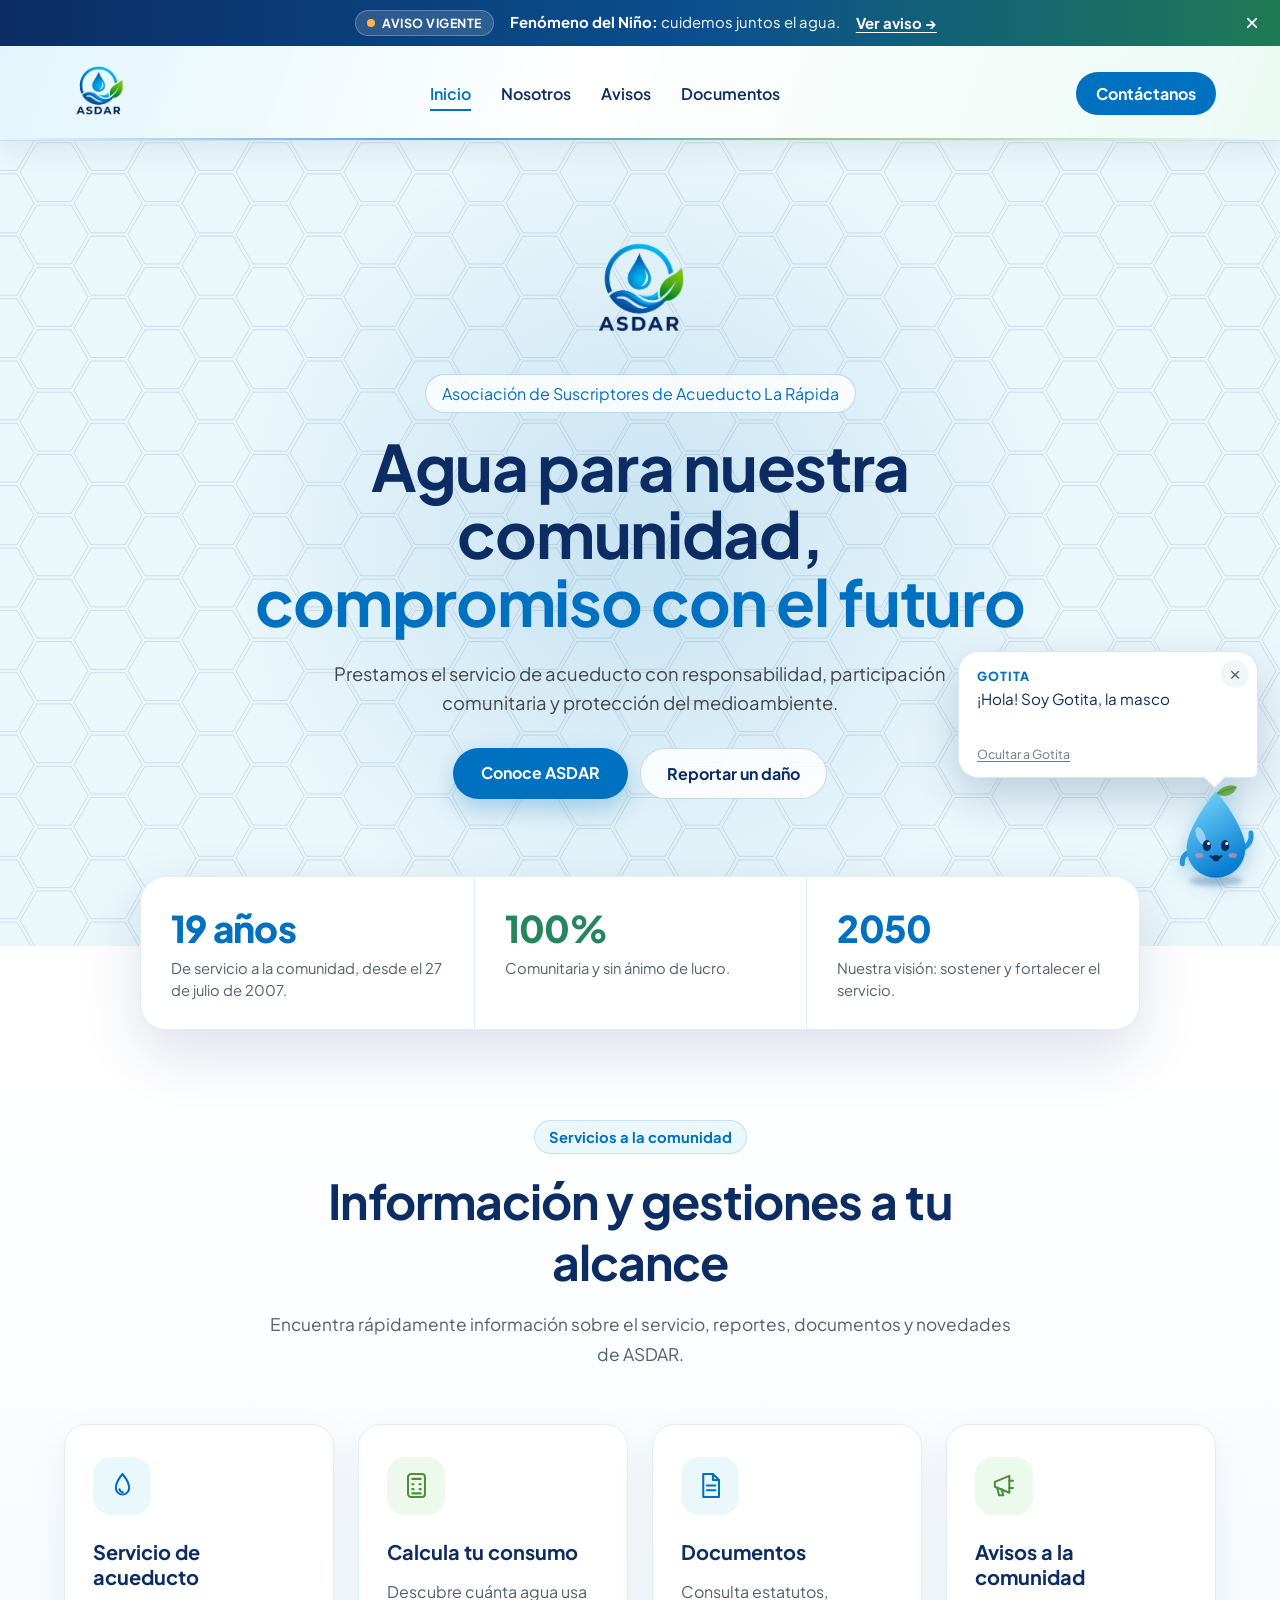
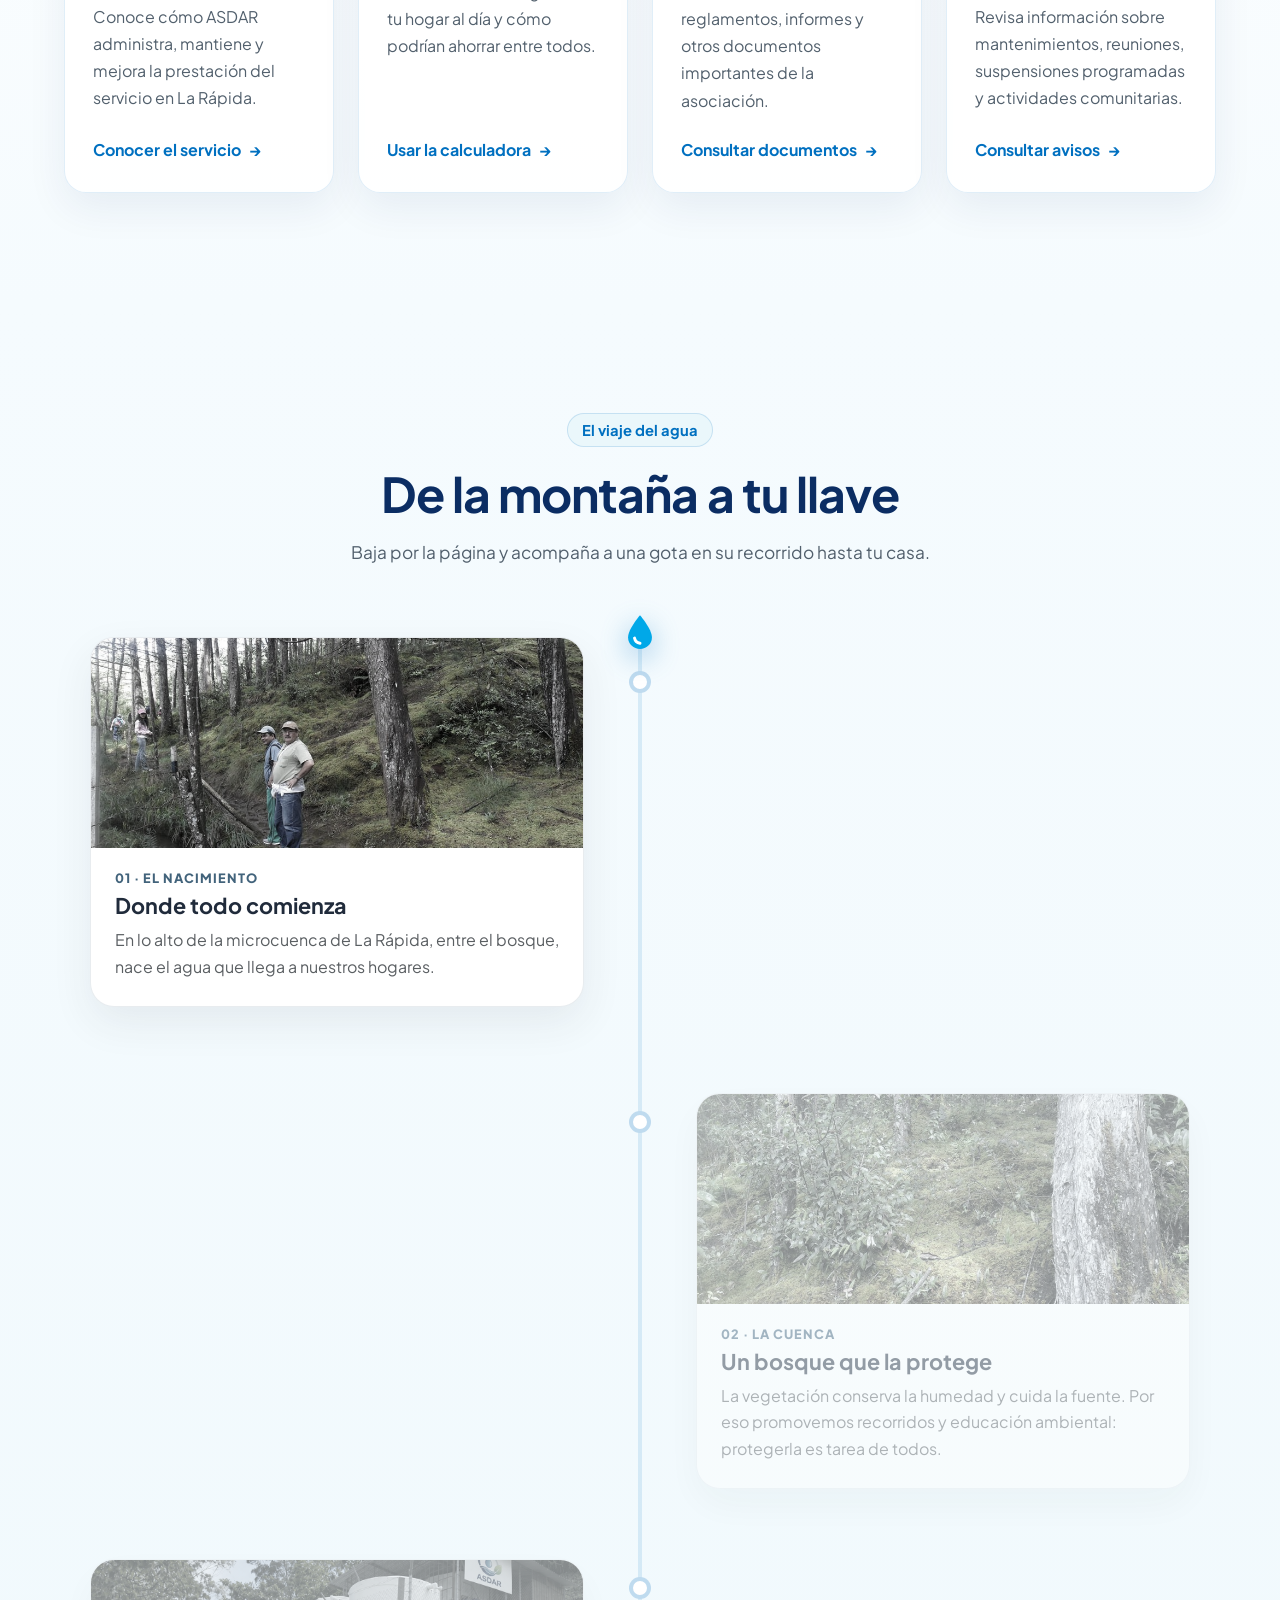
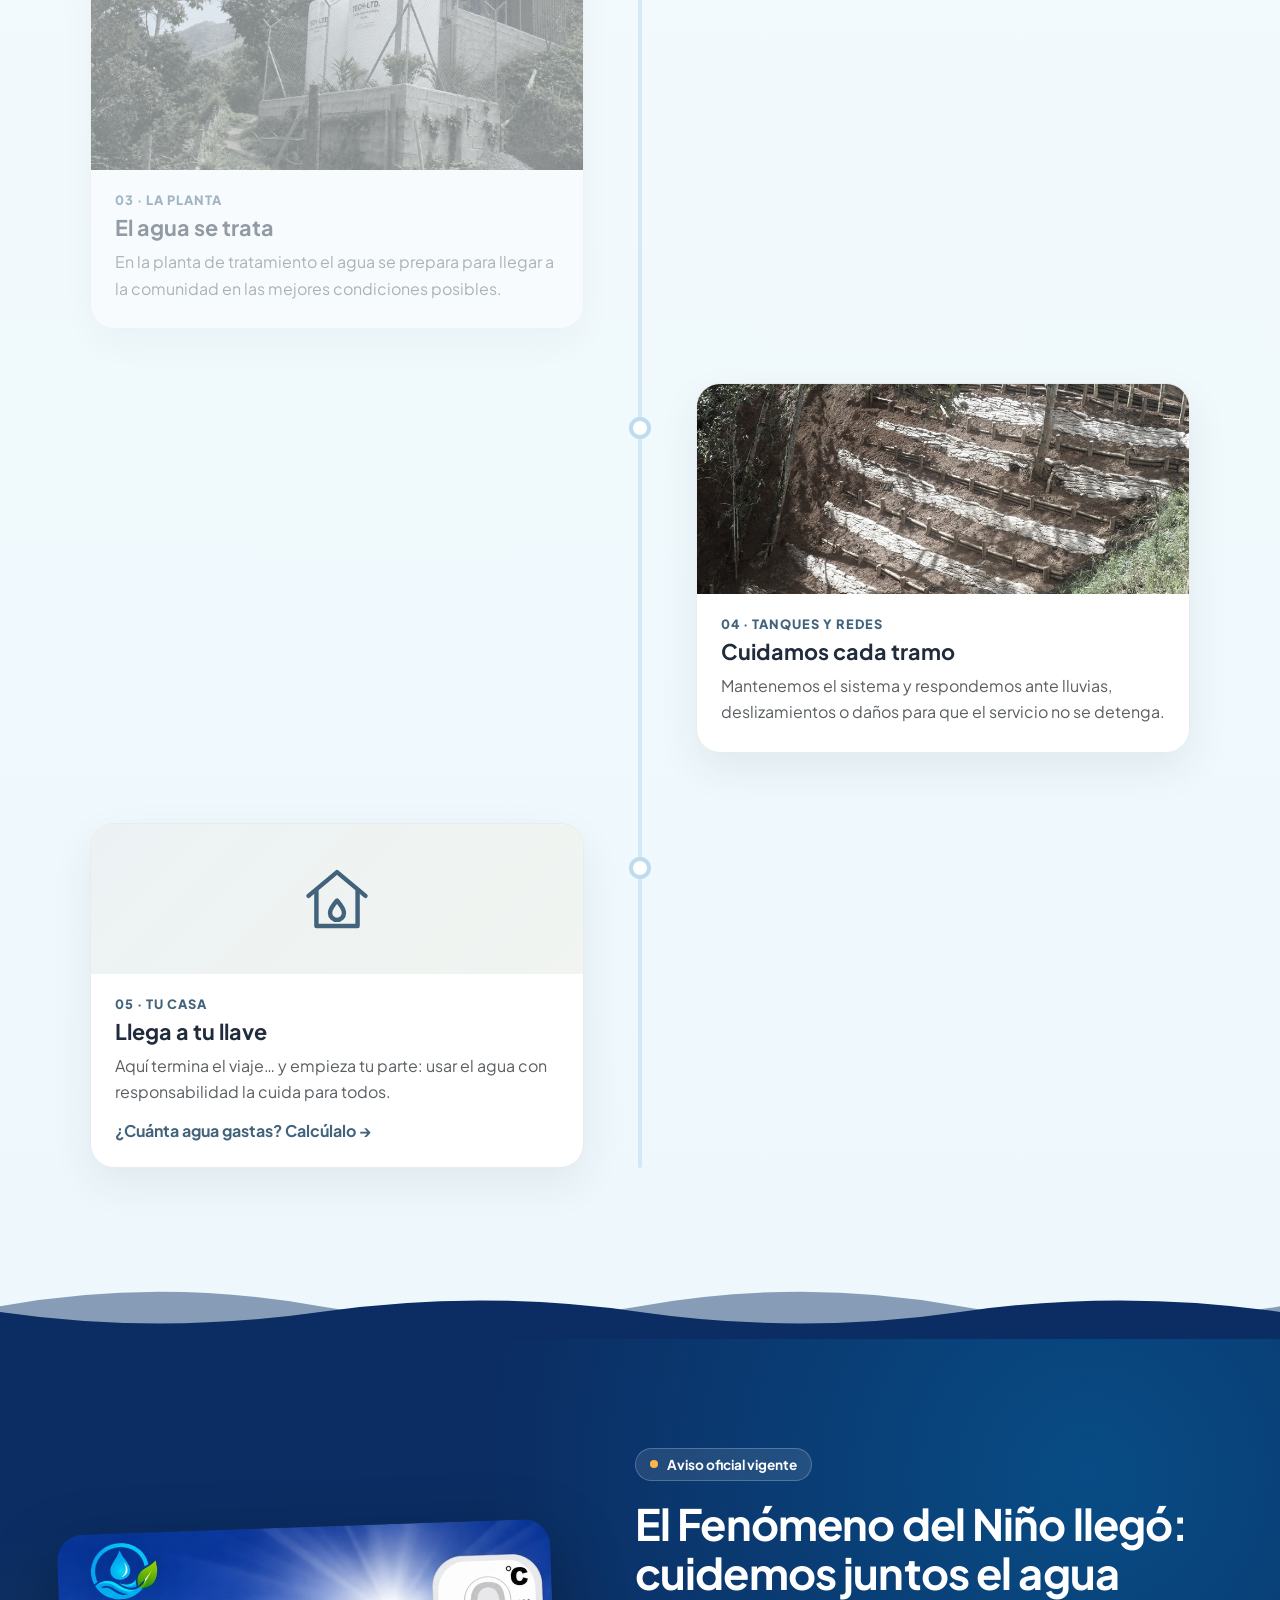
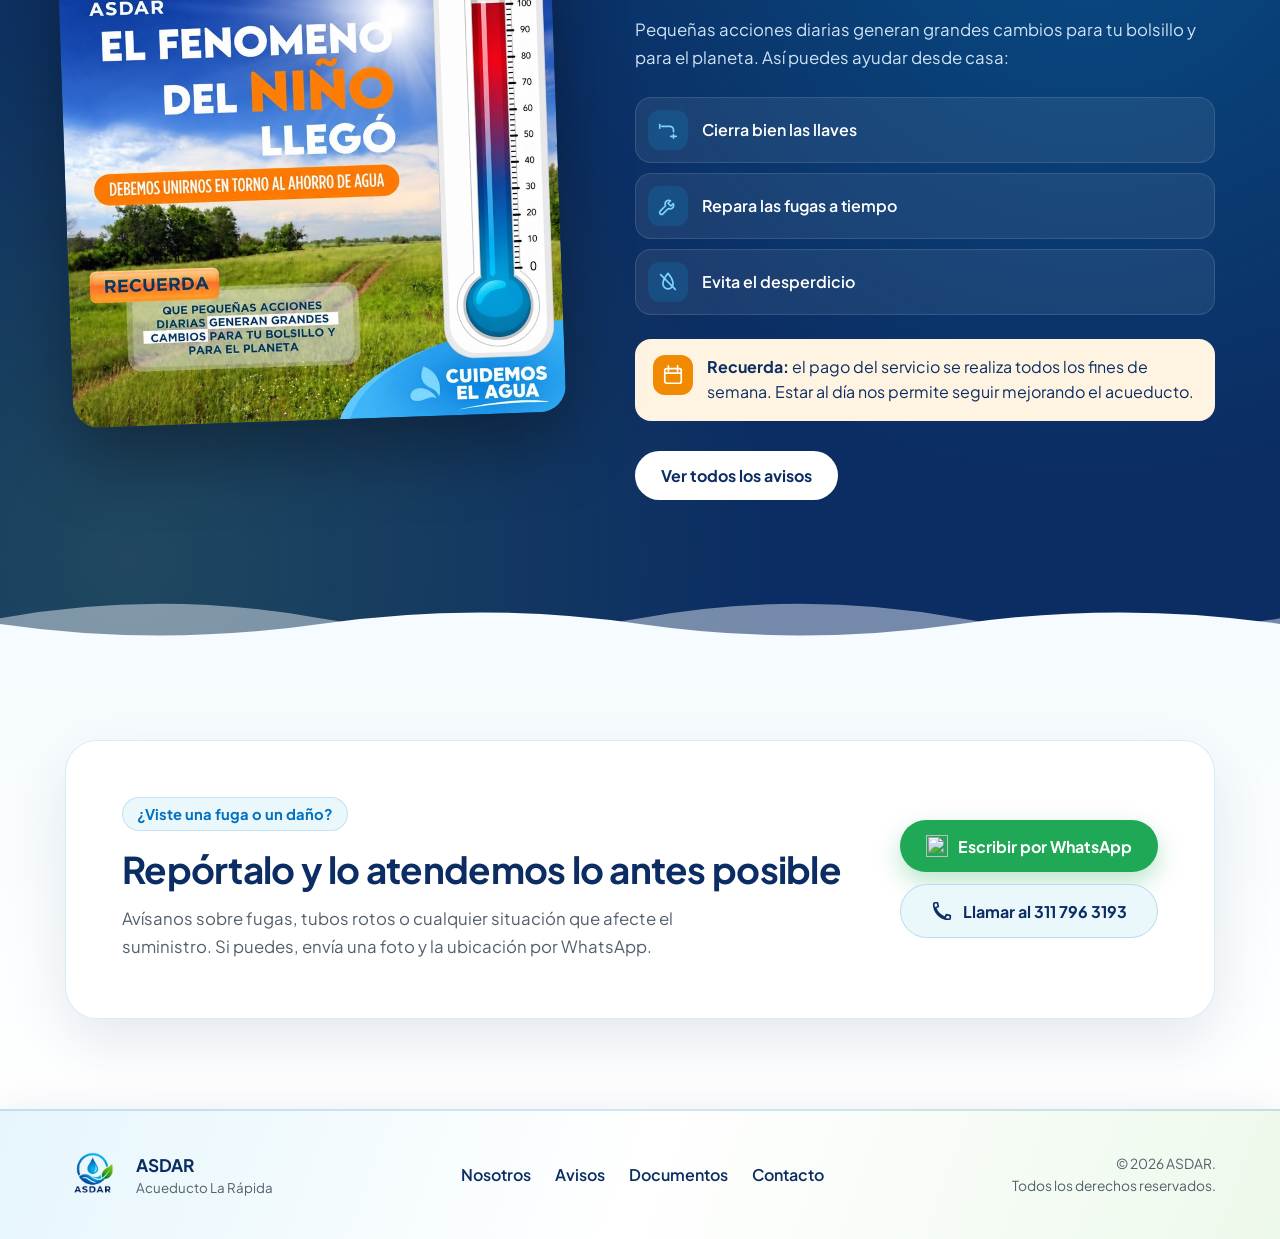
==== commit 6abc1bdc: "Inicio más interactivo, mascota Gotita y mejoras en Nosotros y Avisos Inicio - Ondas de agua al toca" ====
--- a/index.html
+++ b/index.html
@@ -19,7 +19,6 @@
             <span class="franja-etiqueta"><span class="franja-punto" aria-hidden="true"></span>Aviso vigente</span>
             <p>
                 <strong>Fenómeno del Niño:</strong> cuidemos juntos el agua.
-                <span class="franja-pago">El pago del servicio se realiza <strong>todos los fines de semana</strong>.</span>
             </p>
             <a href="avisos.html" class="franja-enlace">Ver aviso <span aria-hidden="true">→</span></a>
         </div>
@@ -36,7 +35,6 @@
             <a href="nosotros.html">Nosotros</a>
             <a href="avisos.html">Avisos</a>
             <a href="documentos.html">Documentos</a>
-            <a href="contacto.html">Contacto</a>
         </div>
         <a href="contacto.html" class="boton-contacto">Contáctanos</a>
         <!-- Botón del menú en celulares y tabletas (se controla desde menu.js). -->
@@ -46,7 +44,7 @@
     </nav>
 
     <!-- Portada principal. El canvas es dibujado y animado desde script.js. -->
-    <header class="hero">
+    <header class="hero" data-mascota="¡Hola! Soy Gotita, la mascota de ASDAR. Toca el fondo y mira cómo hago ondas. Baja conmigo y te muestro la página.">
         <canvas id="fondo-interactivo"></canvas>
         <div class="hero-contenido">
             <img src="Img/logo-asdar.png" alt="Logo de ASDAR" class="hero-logo">
@@ -63,8 +61,27 @@
         </div>
     </header>
 
+    <!-- Cifras de ASDAR: tarjeta que se monta sobre el borde de la portada. -->
+    <section class="cifras-banda" aria-label="ASDAR en cifras" data-mascota="ASDAR nació en 2007 gracias a la comunidad de La Rápida. ¡Es 100 % comunitaria y sin ánimo de lucro!">
+        <dl class="cifras-banda-lista" data-aparecer>
+            <div>
+                <!-- data-contador="anios" calcula automáticamente los años desde la fundación. -->
+                <dt><span data-contador="anios">19</span> años</dt>
+                <dd>De servicio a la comunidad, desde el 27 de julio de 2007.</dd>
+            </div>
+            <div>
+                <dt><span data-contador="100">100</span>%</dt>
+                <dd>Comunitaria y sin ánimo de lucro.</dd>
+            </div>
+            <div>
+                <dt>2050</dt>
+                <dd>Nuestra visión: sostener y fortalecer el servicio.</dd>
+            </div>
+        </dl>
+    </section>
+
     <!-- Accesos rápidos a las gestiones e información más consultadas por la comunidad. -->
-    <section class="servicios">
+    <section class="servicios" data-mascota="Estos son los atajos: conoce el servicio, calcula cuánta agua gastas, consulta los documentos o revisa los avisos.">
         <div class="servicios-encabezado" data-aparecer>
             <p class="seccion-etiqueta">Servicios a la comunidad</p>
             <h2>Información y gestiones a tu alcance</h2>
@@ -96,16 +113,22 @@
             <article class="servicio-tarjeta" data-aparecer style="--retraso: 90ms">
                 <div class="servicio-icono servicio-icono-verde">
                     <svg viewBox="0 0 24 24" aria-hidden="true">
-                        <path d="M14.7 6.3A4 4 0 0 0 9.3 11.7L3.5 17.5A2.1 2.1 0 0 0 6.5 20.5L12.3 14.7A4 4 0 0 0 17.7 9.3L15 12L12 9L14.7 6.3Z"></path>
+                        <rect x="5" y="2.5" width="14" height="19" rx="2.5"></rect>
+                        <path d="M8.5 6.5H15.5"></path>
+                        <path d="M8.5 11H9.5"></path>
+                        <path d="M14.5 11H15.5"></path>
+                        <path d="M8.5 15H9.5"></path>
+                        <path d="M14.5 15H15.5"></path>
+                        <path d="M8.5 18.5H15.5"></path>
                     </svg>
                 </div>
-                <h3>Reportar un daño</h3>
-                <p>
-                    Informa sobre fugas, daños en las redes o situaciones
-                    que puedan afectar el suministro de agua.
-                </p>
-                <a href="#reportar" class="servicio-enlace">
-                    Realizar un reporte
+                <h3>Calcula tu consumo</h3>
+                <p>
+                    Descubre cuánta agua usa tu hogar al día
+                    y cómo podrían ahorrar entre todos.
+                </p>
+                <a href="avisos.html#calculadora" class="servicio-enlace">
+                    Usar la calculadora
                     <span aria-hidden="true">→</span>
                 </a>
             </article>
@@ -152,57 +175,97 @@
         </div>
     </section>
 
-    <!-- Presentación de la planta de tratamiento y datos clave de la asociación. -->
-    <section class="inicio-planta" aria-labelledby="planta-titulo">
-        <div class="inicio-planta-contenido">
-            <figure class="inicio-planta-foto" data-aparecer>
-                <img src="Img/planta-asdar-principal.jpg" width="1400" height="1050" loading="lazy"
-                     alt="Planta de tratamiento de ASDAR con sus tanques de almacenamiento, rodeada de bosque en La Rápida">
-                <figcaption>
-                    <span class="inicio-planta-sello" aria-hidden="true">
-                        <svg viewBox="0 0 24 24"><path d="M12 2.5C12 2.5 6.5 9 6.5 14A5.5 5.5 0 0 0 17.5 14C17.5 9 12 2.5 12 2.5Z"></path></svg>
-                    </span>
-                    <span><strong>Planta de tratamiento</strong>La Rápida, Caldas · Antioquia</span>
-                </figcaption>
-            </figure>
-
-            <div class="inicio-planta-texto" data-aparecer style="--retraso: 120ms">
-                <p class="seccion-etiqueta">Así trabajamos</p>
-                <h2 id="planta-titulo">De la montaña a tu casa, con manos de la comunidad</h2>
-                <p>
-                    Desde la fuente hasta cada hogar, ASDAR cuida la planta de tratamiento,
-                    mantiene las redes y protege la microcuenca para que el agua llegue a
-                    La Rápida en las mejores condiciones posibles.
-                </p>
-                <p>
-                    Somos una entidad comunitaria sin ánimo de lucro: el servicio lo
-                    sostenemos entre todos los suscriptores.
-                </p>
-
-                <dl class="inicio-cifras">
-                    <div>
-                        <dt>2007</dt>
-                        <dd>Año de fundación, el 27 de julio, por iniciativa de la comunidad.</dd>
-                    </div>
-                    <div>
-                        <dt>100%</dt>
-                        <dd>Comunitaria y sin ánimo de lucro.</dd>
-                    </div>
-                    <div>
-                        <dt>2050</dt>
-                        <dd>Nuestra visión: sostener y fortalecer el servicio.</dd>
-                    </div>
-                </dl>
-
-                <a href="nosotros.html" class="enlace-flecha">
-                    Conoce nuestra historia <span aria-hidden="true">→</span>
-                </a>
-            </div>
+
+    <!-- Recorrido del agua: una gota baja por la línea a medida que la persona hace scroll
+         (controlado desde script.js). Cada etapa se ilumina cuando la gota llega a ella. -->
+    <section class="recorrido-gota" id="recorrido" aria-labelledby="recorrido-gota-titulo" data-mascota="¿Ves la gota que baja por la línea? ¡Esa soy yo! Acompáñame desde el nacimiento hasta tu casa.">
+        <div class="recorrido-gota-encabezado" data-aparecer>
+            <p class="seccion-etiqueta">El viaje del agua</p>
+            <h2 id="recorrido-gota-titulo">De la montaña a tu llave</h2>
+            <p>Baja por la página y acompaña a una gota en su recorrido hasta tu casa.</p>
+        </div>
+
+        <div class="recorrido-gota-camino" data-recorrido>
+            <div class="recorrido-gota-linea" aria-hidden="true">
+                <span class="recorrido-gota-relleno"></span>
+                <span class="recorrido-gota-gota">
+                    <svg viewBox="0 0 24 24"><path d="M12 2.5C12 2.5 5.5 10 5.5 14.5A6.5 6.5 0 0 0 18.5 14.5C18.5 10 12 2.5 12 2.5Z"></path><path class="gota-brillo" d="M9 15C9.3 16.6 10.4 17.6 12 17.8"></path></svg>
+                </span>
+            </div>
+
+            <ol class="recorrido-gota-etapas">
+                <li class="recorrido-etapa">
+                    <span class="recorrido-etapa-punto" aria-hidden="true"></span>
+                    <article class="recorrido-etapa-tarjeta">
+                        <img src="Img/recorrido-agua/sam_0696-web.jpg" width="900" height="675" loading="lazy" alt="Corriente de agua en el bosque, cerca del nacimiento">
+                        <div class="recorrido-etapa-texto">
+                            <p class="recorrido-etapa-numero">01 · El nacimiento</p>
+                            <h3>Donde todo comienza</h3>
+                            <p>En lo alto de la microcuenca de La Rápida, entre el bosque, nace el agua que llega a nuestros hogares.</p>
+                        </div>
+                    </article>
+                </li>
+
+                <li class="recorrido-etapa">
+                    <span class="recorrido-etapa-punto" aria-hidden="true"></span>
+                    <article class="recorrido-etapa-tarjeta">
+                        <img src="Img/recorrido-agua/sam_0695-web.jpg" width="900" height="675" loading="lazy" alt="Vegetación y musgo del bosque que protege la fuente">
+                        <div class="recorrido-etapa-texto">
+                            <p class="recorrido-etapa-numero">02 · La cuenca</p>
+                            <h3>Un bosque que la protege</h3>
+                            <p>La vegetación conserva la humedad y cuida la fuente. Por eso promovemos recorridos y educación ambiental: protegerla es tarea de todos.</p>
+                        </div>
+                    </article>
+                </li>
+
+                <li class="recorrido-etapa">
+                    <span class="recorrido-etapa-punto" aria-hidden="true"></span>
+                    <article class="recorrido-etapa-tarjeta">
+                        <img src="Img/planta-asdar-principal.jpg" width="1400" height="1050" loading="lazy" alt="Planta de tratamiento de ASDAR">
+                        <div class="recorrido-etapa-texto">
+                            <p class="recorrido-etapa-numero">03 · La planta</p>
+                            <h3>El agua se trata</h3>
+                            <p>En la planta de tratamiento el agua se prepara para llegar a la comunidad en las mejores condiciones posibles.</p>
+                        </div>
+                    </article>
+                </li>
+
+                <li class="recorrido-etapa">
+                    <span class="recorrido-etapa-punto" aria-hidden="true"></span>
+                    <article class="recorrido-etapa-tarjeta">
+                        <img src="Img/emergencia-lluvias/sam_1233-web.jpg" width="900" height="675" loading="lazy" alt="Obras de protección terminadas junto a la planta de tratamiento">
+                        <div class="recorrido-etapa-texto">
+                            <p class="recorrido-etapa-numero">04 · Tanques y redes</p>
+                            <h3>Cuidamos cada tramo</h3>
+                            <p>Mantenemos el sistema y respondemos ante lluvias, deslizamientos o daños para que el servicio no se detenga.</p>
+                        </div>
+                    </article>
+                </li>
+
+                <li class="recorrido-etapa recorrido-etapa-final">
+                    <span class="recorrido-etapa-punto" aria-hidden="true"></span>
+                    <article class="recorrido-etapa-tarjeta">
+                        <div class="recorrido-etapa-casa" aria-hidden="true">
+                            <svg viewBox="0 0 24 24"><path d="M3 11L12 3.5L21 11"></path><path d="M5.5 9.5V20.5H18.5V9.5"></path><path d="M12 12.5C12 12.5 9.8 15 9.8 16.4A2.2 2.2 0 0 0 14.2 16.4C14.2 15 12 12.5 12 12.5Z"></path></svg>
+                        </div>
+                        <div class="recorrido-etapa-texto">
+                            <p class="recorrido-etapa-numero">05 · Tu casa</p>
+                            <h3>Llega a tu llave</h3>
+                            <p>Aquí termina el viaje… y empieza tu parte: usar el agua con responsabilidad la cuida para todos.</p>
+                            <a href="avisos.html#calculadora" class="enlace-flecha">¿Cuánta agua gastas? Calcúlalo <span aria-hidden="true">→</span></a>
+                        </div>
+                    </article>
+                </li>
+            </ol>
+        </div>
+
+        <div class="ola ola-hacia-oscuro" aria-hidden="true">
+            <svg viewBox="0 0 2880 80" preserveAspectRatio="none"><path class="ola-fondo" d="M0 46 Q 180 16 360 46 T 720 46 T 1080 46 T 1440 46 T 1800 46 T 2160 46 T 2520 46 T 2880 46 V80 H0 Z"></path><path d="M0 52 Q 180 76 360 52 T 720 52 T 1080 52 T 1440 52 T 1800 52 T 2160 52 T 2520 52 T 2880 52 V80 H0 Z"></path></svg>
         </div>
     </section>
 
     <!-- Aviso destacado: resume en el Inicio el aviso oficial publicado en Avisos. -->
-    <section class="inicio-aviso" aria-labelledby="aviso-titulo">
+    <section class="inicio-aviso" aria-labelledby="aviso-titulo" data-mascota="Con el Fenómeno del Niño llueve menos. Cerrar bien la llave y arreglar las fugas hace una gran diferencia.">
         <div class="inicio-aviso-contenido">
             <figure class="inicio-aviso-imagen" data-aparecer>
                 <img src="Img/aviso-fenomeno-del-nino-web.jpg" width="900" height="900" loading="lazy"
@@ -248,10 +311,14 @@
                 <a href="avisos.html" class="boton-claro">Ver todos los avisos</a>
             </div>
         </div>
+
+        <div class="ola ola-hacia-claro" aria-hidden="true">
+            <svg viewBox="0 0 2880 80" preserveAspectRatio="none"><path class="ola-fondo" d="M0 46 Q 180 16 360 46 T 720 46 T 1080 46 T 1440 46 T 1800 46 T 2160 46 T 2520 46 T 2880 46 V80 H0 Z"></path><path d="M0 52 Q 180 76 360 52 T 720 52 T 1080 52 T 1440 52 T 1800 52 T 2160 52 T 2520 52 T 2880 52 V80 H0 Z"></path></svg>
+        </div>
     </section>
 
     <!-- Llamado a reportar daños: enlaces directos a teléfono y WhatsApp. -->
-    <section class="inicio-reporte" id="reportar" aria-labelledby="reporte-titulo">
+    <section class="inicio-reporte" id="reportar" aria-labelledby="reporte-titulo" data-mascota="¿Viste una fuga o un tubo roto? Escríbenos por WhatsApp con una foto y la ubicación. ¡Así llegamos más rápido!">
         <div class="inicio-reporte-contenido" data-aparecer>
             <div>
                 <p class="seccion-etiqueta">¿Viste una fuga o un daño?</p>
@@ -291,8 +358,10 @@
         </div>
     </footer>
 
-    <!-- menu.js es compartido por todas las páginas; script.js anima la portada. -->
+    <!-- menu.js es compartido por todas las páginas; script.js anima la portada; mascota.js controla a Gotita. -->
     <script src="menu.js"></script>
     <script src="script.js"></script>
+    <!-- Gotita, la mascota: dice el texto de data-mascota de cada sección. -->
+    <script src="mascota.js"></script>
 </body>
 </html>
--- a/style.css
+++ b/style.css
@@ -3678,3 +3678,1937 @@
         white-space: normal;
     }
 }
+
+
+/* =========================================================================
+   NOSOTROS: PORTADA CON EXPANSIÓN AL HACER SCROLL
+   --p (0 a 1) controla el crecimiento de la foto y --c (0 a 1) la aparición
+   del texto final. Ambos valores los calcula nosotros.js.
+========================================================================= */
+
+.expansion {
+    --p: 0;
+    --c: 0;
+
+    position: relative;
+    height: 300vh;
+    background: #04243f;
+}
+
+/* Escena que se queda fija mientras se recorre la sección. */
+.expansion-escena {
+    position: sticky;
+    top: 0;
+
+    display: grid;
+    place-items: center;
+
+    height: 100vh;
+    height: 100svh;
+    overflow: hidden;
+}
+
+/* Fondo de bosque */
+.expansion-fondo {
+    position: absolute;
+    inset: 0;
+    opacity: calc(1 - var(--p));
+}
+
+.expansion-fondo img {
+    width: 100%;
+    height: 100%;
+    object-fit: cover;
+    transform: scale(calc(1.08 - var(--p) * 0.08));
+}
+
+.expansion-fondo::after {
+    content: "";
+    position: absolute;
+    inset: 0;
+    background: linear-gradient(180deg, rgba(4, 36, 63, 0.35), rgba(4, 36, 63, 0.6));
+}
+
+/* Foto que crece: de una tarjeta vertical a pantalla completa. */
+.expansion-media {
+    position: absolute;
+    top: 50%;
+    left: 50%;
+
+    width: calc(300px + (100vw - 300px) * var(--p));
+    height: calc(400px + (100svh - 400px) * var(--p));
+
+    margin: 0;
+    overflow: hidden;
+
+    border-radius: calc(28px * (1 - var(--p)));
+    box-shadow: 0 30px 80px rgba(0, 0, 0, calc(0.45 * (1 - var(--p))));
+    transform: translate(-50%, -50%);
+}
+
+.expansion-media img {
+    width: 100%;
+    height: 100%;
+    object-fit: cover;
+    object-position: 60% 40%;
+}
+
+/* Oscurecemos la foto para que los textos blancos se lean bien. */
+.expansion-media::after {
+    content: "";
+    position: absolute;
+    inset: 0;
+    background: linear-gradient(
+        135deg,
+        rgba(5, 32, 67, 0.62),
+        rgba(0, 83, 123, 0.38)
+    );
+    opacity: calc(0.75 + var(--c) * 0.25);
+}
+
+/* Títulos que se separan hacia los lados */
+.expansion-textos {
+    position: relative;
+    z-index: 2;
+
+    display: flex;
+    flex-direction: column;
+    align-items: center;
+
+    padding: 0 20px;
+    text-align: center;
+    pointer-events: none;
+}
+
+.expansion-etiqueta {
+    margin-bottom: 18px;
+    color: #ffffff;
+    background: #25865d;
+    border-color: rgba(255, 255, 255, 0.55);
+    opacity: calc(1 - var(--p) * 2);
+}
+
+.expansion-titulo {
+    display: flex;
+    flex-wrap: wrap;
+    justify-content: center;
+    gap: 0 0.3em;
+
+    color: #ffffff;
+    font-size: clamp(2.8rem, 8vw, 6.5rem);
+    line-height: 1;
+    text-shadow: 0 4px 30px rgba(0, 20, 40, 0.5);
+
+    opacity: calc(1 - var(--c) * 1.4);
+}
+
+.expansion-izquierda,
+.expansion-derecha {
+    display: inline-block;
+    white-space: nowrap;
+}
+
+.expansion-izquierda {
+    transform: translateX(calc(var(--p) * -55vw));
+}
+
+.expansion-derecha {
+    color: #8fd8ff;
+    transform: translateX(calc(var(--p) * 55vw));
+}
+
+.expansion-pista {
+    margin-top: 28px;
+    color: rgba(255, 255, 255, 0.85);
+    font-size: 0.95rem;
+    font-weight: 600;
+    letter-spacing: 0.04em;
+    opacity: calc(1 - var(--p) * 4);
+}
+
+.expansion-pista span {
+    display: inline-block;
+    margin-left: 4px;
+    animation: pista-rebote 1.6s ease-in-out infinite;
+}
+
+@keyframes pista-rebote {
+    0%, 100% { transform: translateY(0); }
+    50% { transform: translateY(5px); }
+}
+
+/* Texto final: aparece cuando la foto ya llenó la pantalla. */
+.expansion-contenido {
+    position: absolute;
+    top: 50%;
+    left: 50%;
+    z-index: 3;
+
+    margin: 0;
+
+    opacity: var(--c);
+    transform: translate(-50%, calc(-50% + (1 - var(--c)) * 40px));
+    visibility: visible;
+}
+
+.expansion-lema {
+    margin-top: 14px !important;
+    padding-top: 14px;
+    border-top: 1px solid rgba(255, 255, 255, 0.2);
+    color: #9fe3c4 !important;
+    font-weight: 700;
+}
+
+/* Sin animación (preferencia de movimiento reducido): se ve el estado final. */
+.expansion.expansion-estatica {
+    --p: 1;
+    --c: 1;
+    height: auto;
+}
+
+.expansion-estatica .expansion-escena {
+    position: relative;
+    min-height: 100svh;
+    height: auto;
+}
+
+.expansion-estatica .expansion-titulo {
+    display: none;
+}
+
+@media (prefers-reduced-motion: reduce) {
+    .expansion-pista span {
+        animation: none;
+    }
+}
+
+/* Celulares: la foto empieza más pequeña y los títulos van en dos líneas. */
+@media (max-width: 600px) {
+    .expansion-media {
+        width: calc(230px + (100vw - 230px) * var(--p));
+        height: calc(330px + (100svh - 330px) * var(--p));
+    }
+
+    .expansion-titulo {
+        flex-direction: column;
+        font-size: clamp(2.6rem, 14vw, 3.6rem);
+    }
+
+    .expansion-izquierda {
+        transform: translateX(calc(var(--p) * -100vw));
+    }
+
+    .expansion-derecha {
+        transform: translateX(calc(var(--p) * 100vw));
+    }
+
+    .expansion-contenido {
+        width: calc(100% - 32px);
+    }
+}
+
+
+/* =========================================================================
+   INTERACTIVIDAD 2026
+   Olas, recorrido del agua, calculadora, visor de fotos y línea de tiempo.
+========================================================================= */
+
+/* ---------- Olas separadoras ---------- */
+
+/*
+    La ola se coloca al final de una sección y se pinta con el color de la
+    sección que viene después, para que el cambio de color sea ondulado.
+*/
+.ola {
+    position: absolute;
+    left: 0;
+    right: 0;
+    bottom: -1px;
+    z-index: 2;
+
+    height: clamp(40px, 6vw, 80px);
+    overflow: hidden;
+    pointer-events: none;
+}
+
+.ola svg {
+    display: block;
+    width: 200%;
+    height: 100%;
+    fill: currentColor;
+    animation: ola-movimiento 18s linear infinite;
+}
+
+.ola .ola-fondo {
+    opacity: 0.45;
+}
+
+@keyframes ola-movimiento {
+    from { transform: translateX(0); }
+    to { transform: translateX(-50%); }
+}
+
+.ola-hacia-oscuro { color: #0b2d63; }
+.ola-hacia-claro { color: #f5fbfe; }
+.ola-hacia-historia { color: #eef8fc; }
+
+@media (prefers-reduced-motion: reduce) {
+    .ola svg {
+        animation: none;
+    }
+}
+
+
+/* ---------- Botones del aviso en el Inicio ---------- */
+
+.inicio-aviso {
+    padding-bottom: 150px;
+}
+
+.inicio-aviso-acciones {
+    display: flex;
+    flex-wrap: wrap;
+    gap: 12px;
+}
+
+.boton-borde-claro {
+    display: inline-block;
+    padding: 13px 24px;
+
+    color: #ffffff;
+    border: 1px solid rgba(255, 255, 255, 0.45);
+    border-radius: 999px;
+
+    font-weight: 700;
+    text-decoration: none;
+
+    transition: background 0.25s ease, transform 0.25s ease;
+}
+
+.boton-borde-claro:hover {
+    background: rgba(255, 255, 255, 0.1);
+    transform: translateY(-3px);
+}
+
+
+/* ---------- Recorrido del agua ---------- */
+
+.recorrido-gota {
+    position: relative;
+    padding: 110px 5% 170px;
+    background: linear-gradient(180deg, #ffffff 0%, #eef8fc 100%);
+}
+
+.recorrido-gota-encabezado {
+    max-width: 680px;
+    margin: 0 auto 70px;
+    text-align: center;
+}
+
+.recorrido-gota-encabezado h2 {
+    margin-bottom: 14px;
+    color: #0b2d63;
+    font-size: clamp(2rem, 4vw, 3rem);
+}
+
+.recorrido-gota-encabezado > p:last-child {
+    color: #52606d;
+    font-size: 1.08rem;
+    line-height: 1.7;
+}
+
+.recorrido-gota-camino {
+    --avance: 0;
+
+    position: relative;
+    max-width: 1100px;
+    margin: 0 auto;
+}
+
+/* Línea vertical por donde baja la gota */
+.recorrido-gota-linea {
+    position: absolute;
+    top: 0;
+    bottom: 0;
+    left: 50%;
+
+    width: 4px;
+    margin-left: -2px;
+
+    background: rgba(0, 112, 192, 0.12);
+    border-radius: 999px;
+}
+
+.recorrido-gota-relleno {
+    position: absolute;
+    top: 0;
+    left: 0;
+    width: 100%;
+    height: calc(var(--avance) * 100%);
+
+    background: linear-gradient(180deg, #00a8e8, #0070c0);
+    border-radius: 999px;
+}
+
+.recorrido-gota-gota {
+    position: absolute;
+    top: calc(var(--avance) * 100%);
+    left: 50%;
+    z-index: 2;
+
+    width: 44px;
+    height: 44px;
+
+    transform: translate(-50%, -60%);
+    filter: drop-shadow(0 8px 14px rgba(0, 112, 192, 0.4));
+}
+
+.recorrido-gota-gota svg {
+    width: 100%;
+    height: 100%;
+}
+
+.recorrido-gota-gota path {
+    fill: #00a8e8;
+}
+
+.recorrido-gota-gota .gota-brillo {
+    fill: none;
+    stroke: #ffffff;
+    stroke-width: 1.6;
+    stroke-linecap: round;
+}
+
+/* Etapas en zigzag: izquierda, derecha, izquierda... */
+.recorrido-gota-etapas {
+    list-style: none;
+}
+
+.recorrido-etapa {
+    position: relative;
+    width: 50%;
+    padding: 0 56px 70px 0;
+}
+
+.recorrido-etapa:nth-child(even) {
+    margin-left: 50%;
+    padding: 0 0 70px 56px;
+}
+
+.recorrido-etapa:last-child {
+    padding-bottom: 0;
+}
+
+.recorrido-etapa-punto {
+    position: absolute;
+    top: 34px;
+    right: -11px;
+
+    width: 22px;
+    height: 22px;
+
+    background: #ffffff;
+    border: 4px solid rgba(0, 112, 192, 0.25);
+    border-radius: 50%;
+
+    transition: border-color 0.4s ease, background 0.4s ease, transform 0.4s ease;
+}
+
+.recorrido-etapa:nth-child(even) .recorrido-etapa-punto {
+    right: auto;
+    left: -11px;
+}
+
+.recorrido-etapa.alcanzada .recorrido-etapa-punto {
+    background: #00a8e8;
+    border-color: #ffffff;
+    box-shadow: 0 0 0 6px rgba(0, 168, 232, 0.2);
+    transform: scale(1.15);
+}
+
+.recorrido-etapa-tarjeta {
+    overflow: hidden;
+
+    background: #ffffff;
+    border: 1px solid rgba(0, 112, 192, 0.12);
+    border-radius: 24px;
+    box-shadow: 0 16px 40px rgba(11, 45, 99, 0.08);
+
+    opacity: 0.45;
+    filter: grayscale(0.7);
+    transform: translateY(16px);
+    transition: opacity 0.6s ease, filter 0.6s ease, transform 0.6s ease, box-shadow 0.6s ease;
+}
+
+.recorrido-etapa.alcanzada .recorrido-etapa-tarjeta {
+    opacity: 1;
+    filter: none;
+    transform: none;
+    box-shadow: 0 24px 50px rgba(11, 45, 99, 0.14);
+}
+
+.recorrido-etapa-tarjeta img {
+    display: block;
+    width: 100%;
+    height: 210px;
+    object-fit: cover;
+}
+
+.recorrido-etapa-texto {
+    padding: 22px 24px 26px;
+}
+
+.recorrido-etapa-numero {
+    margin-bottom: 6px;
+    color: #0070c0;
+    font-size: 0.8rem;
+    font-weight: 800;
+    letter-spacing: 0.08em;
+    text-transform: uppercase;
+}
+
+.recorrido-etapa-texto h3 {
+    margin-bottom: 8px;
+    color: #0b2d63;
+    font-size: 1.35rem;
+}
+
+.recorrido-etapa-texto p:not(.recorrido-etapa-numero) {
+    color: #52606d;
+    line-height: 1.65;
+}
+
+.recorrido-etapa-texto .enlace-flecha {
+    margin-top: 14px;
+}
+
+/* Última etapa: tu casa */
+.recorrido-etapa-casa {
+    display: grid;
+    place-items: center;
+    height: 150px;
+    background: linear-gradient(135deg, #e2f4fc, #eaf7ea);
+}
+
+.recorrido-etapa-casa svg {
+    width: 76px;
+    height: 76px;
+    fill: none;
+    stroke: #0070c0;
+    stroke-width: 1.4;
+    stroke-linecap: round;
+    stroke-linejoin: round;
+}
+
+.recorrido-etapa-final.alcanzada .recorrido-etapa-casa svg path:last-child {
+    fill: #00a8e8;
+    stroke: #00a8e8;
+    transition: fill 0.5s ease 0.2s;
+}
+
+/* Sin animación: todo visible y la línea llena. */
+.recorrido-estatico {
+    --avance: 1;
+}
+
+.recorrido-estatico .recorrido-gota-gota {
+    display: none;
+}
+
+@media (max-width: 760px) {
+    .recorrido-gota {
+        padding: 80px 18px 130px;
+    }
+
+    .recorrido-gota-linea {
+        left: 18px;
+    }
+
+    .recorrido-gota-gota {
+        left: 18px;
+        width: 36px;
+        height: 36px;
+    }
+
+    .recorrido-etapa,
+    .recorrido-etapa:nth-child(even) {
+        width: 100%;
+        margin-left: 0;
+        padding: 0 0 44px 50px;
+    }
+
+    .recorrido-etapa-punto,
+    .recorrido-etapa:nth-child(even) .recorrido-etapa-punto {
+        right: auto;
+        left: 7px;
+    }
+
+    .recorrido-etapa-tarjeta img {
+        height: 170px;
+    }
+}
+
+
+/* ---------- Calculadora de consumo ---------- */
+
+.calculadora {
+    padding: 110px 5%;
+    background:
+        radial-gradient(circle at 90% 10%, rgba(0, 168, 232, 0.12), transparent 40%),
+        linear-gradient(180deg, #f5fbfe 0%, #ffffff 100%);
+    scroll-margin-top: 70px;
+}
+
+.calculadora-contenido {
+    max-width: 1150px;
+    margin: 0 auto;
+}
+
+.calculadora-encabezado {
+    max-width: 680px;
+    margin: 0 auto 50px;
+    text-align: center;
+}
+
+.calculadora-encabezado h2 {
+    margin-bottom: 14px;
+    color: #0b2d63;
+    font-size: clamp(2rem, 4vw, 3rem);
+}
+
+.calculadora-encabezado > p:last-child {
+    color: #52606d;
+    font-size: 1.05rem;
+    line-height: 1.7;
+}
+
+.calculadora-grid {
+    display: grid;
+    grid-template-columns: minmax(0, 1fr) minmax(0, 1.05fr);
+    gap: 28px;
+    align-items: start;
+}
+
+.calculadora-controles,
+.calculadora-resultado {
+    padding: clamp(24px, 4vw, 36px);
+    background: #ffffff;
+    border: 1px solid rgba(0, 112, 192, 0.12);
+    border-radius: 28px;
+    box-shadow: 0 20px 50px rgba(11, 45, 99, 0.08);
+}
+
+.calculadora-controles {
+    display: grid;
+    gap: 26px;
+}
+
+.calc-campo {
+    display: grid;
+    grid-template-columns: 1fr auto;
+    gap: 10px 14px;
+    align-items: center;
+}
+
+.calc-campo label {
+    color: #0b2d63;
+    font-weight: 600;
+    line-height: 1.4;
+}
+
+.calc-campo output {
+    min-width: 64px;
+    padding: 5px 12px;
+
+    color: #0070c0;
+    background: #eaf7fb;
+    border-radius: 999px;
+
+    font-weight: 800;
+    text-align: center;
+}
+
+/* Control deslizante personalizado */
+.calc-campo input[type="range"] {
+    --relleno: 50%;
+
+    grid-column: 1 / -1;
+    width: 100%;
+    height: 8px;
+
+    appearance: none;
+    -webkit-appearance: none;
+    background: linear-gradient(90deg, #00a8e8 0%, #0070c0 var(--relleno), #e3eef5 var(--relleno));
+    border-radius: 999px;
+    cursor: pointer;
+}
+
+.calc-campo input[type="range"]::-webkit-slider-thumb {
+    -webkit-appearance: none;
+    width: 24px;
+    height: 24px;
+    background: #ffffff;
+    border: 4px solid #0070c0;
+    border-radius: 50%;
+    box-shadow: 0 3px 10px rgba(0, 112, 192, 0.35);
+    transition: transform 0.15s ease;
+}
+
+.calc-campo input[type="range"]::-moz-range-thumb {
+    width: 18px;
+    height: 18px;
+    background: #ffffff;
+    border: 4px solid #0070c0;
+    border-radius: 50%;
+}
+
+.calc-campo input[type="range"]:active::-webkit-slider-thumb {
+    transform: scale(1.2);
+}
+
+/* Interruptor sí / no */
+.calc-interruptor {
+    display: flex;
+    align-items: center;
+    gap: 14px;
+
+    color: #0b2d63;
+    font-weight: 600;
+    line-height: 1.4;
+    cursor: pointer;
+}
+
+.calc-interruptor input {
+    position: absolute;
+    opacity: 0;
+}
+
+.calc-interruptor-control {
+    position: relative;
+    flex-shrink: 0;
+    width: 52px;
+    height: 30px;
+    background: #d5e3ec;
+    border-radius: 999px;
+    transition: background 0.25s ease;
+}
+
+.calc-interruptor-control::after {
+    content: "";
+    position: absolute;
+    top: 4px;
+    left: 4px;
+    width: 22px;
+    height: 22px;
+    background: #ffffff;
+    border-radius: 50%;
+    box-shadow: 0 2px 6px rgba(0, 0, 0, 0.2);
+    transition: transform 0.25s ease;
+}
+
+.calc-interruptor input:checked + .calc-interruptor-control {
+    background: #f08a00;
+}
+
+.calc-interruptor input:checked + .calc-interruptor-control::after {
+    transform: translateX(22px);
+}
+
+.calc-interruptor input:focus-visible + .calc-interruptor-control {
+    outline: 3px solid #00a8e8;
+    outline-offset: 3px;
+}
+
+/* Resultado */
+.calculadora-resultado {
+    display: grid;
+    grid-template-columns: 110px 1fr;
+    gap: 22px 26px;
+    align-items: center;
+}
+
+/* Tanque que se llena según el consumo */
+.calc-tanque {
+    --nivel: 0.3;
+
+    position: relative;
+    width: 110px;
+    height: 150px;
+    overflow: hidden;
+
+    background: #eef6fa;
+    border: 3px solid #cfe3ee;
+    border-radius: 18px 18px 26px 26px;
+}
+
+.calc-agua {
+    position: absolute;
+    left: 0;
+    right: 0;
+    bottom: 0;
+    height: calc(var(--nivel) * 100%);
+    background: linear-gradient(180deg, #2bb6ef, #0070c0);
+    transition: height 0.5s cubic-bezier(0.2, 0.7, 0.2, 1);
+}
+
+/* Superficie del agua con ondulación */
+.calc-agua::before {
+    content: "";
+    position: absolute;
+    top: -10px;
+    left: -50%;
+    width: 200%;
+    height: 20px;
+    background: radial-gradient(circle at 10px -4px, transparent 12px, #2bb6ef 13px) 0 0 / 20px 20px repeat-x;
+    animation: ola-movimiento 3s linear infinite;
+}
+
+.calc-total {
+    color: #0b2d63;
+    line-height: 1.1;
+}
+
+.calc-total strong {
+    display: block;
+    color: #0070c0;
+    font-size: clamp(2.8rem, 6vw, 4rem);
+    font-weight: 800;
+    letter-spacing: -0.03em;
+}
+
+.calc-total span {
+    font-size: 1.05rem;
+    font-weight: 700;
+}
+
+.calc-detalle {
+    margin-top: 10px;
+    color: #52606d;
+    font-size: 0.95rem;
+}
+
+.calc-desglose,
+.calc-consejos {
+    grid-column: 1 / -1;
+}
+
+.calc-desglose {
+    display: grid;
+    gap: 10px;
+    list-style: none;
+}
+
+.calc-desglose li {
+    display: grid;
+    grid-template-columns: 90px 1fr 64px;
+    gap: 12px;
+    align-items: center;
+    font-size: 0.92rem;
+}
+
+.calc-uso {
+    color: #0b2d63;
+    font-weight: 600;
+}
+
+.calc-barra {
+    height: 10px;
+    overflow: hidden;
+    background: #edf4f8;
+    border-radius: 999px;
+}
+
+.calc-barra span {
+    display: block;
+    height: 100%;
+    background: linear-gradient(90deg, #00a8e8, #0070c0);
+    border-radius: 999px;
+    transition: width 0.4s ease;
+}
+
+.calc-litros {
+    color: #52606d;
+    font-weight: 700;
+    text-align: right;
+}
+
+.calc-consejos {
+    padding: 20px 22px;
+    background: #f0f9f1;
+    border: 1px solid rgba(37, 134, 93, 0.18);
+    border-radius: 20px;
+}
+
+.calc-consejos h3 {
+    margin-bottom: 10px;
+    color: #1f6e4c;
+    font-size: 1rem;
+}
+
+.calc-consejos ul {
+    display: grid;
+    gap: 10px;
+    list-style: none;
+}
+
+.calc-consejos li {
+    position: relative;
+    padding-left: 26px;
+    color: #2f4a3c;
+    line-height: 1.55;
+}
+
+.calc-consejos li::before {
+    content: "💧";
+    position: absolute;
+    left: 0;
+    top: 0;
+    font-size: 0.95rem;
+}
+
+.calc-nota {
+    max-width: 820px;
+    margin: 28px auto 0;
+    color: #6b7885;
+    font-size: 0.85rem;
+    line-height: 1.6;
+    text-align: center;
+}
+
+@media (max-width: 900px) {
+    .calculadora-grid {
+        grid-template-columns: 1fr;
+    }
+}
+
+@media (max-width: 600px) {
+    .calculadora {
+        padding: 80px 16px;
+    }
+
+    .calculadora-resultado {
+        grid-template-columns: 80px 1fr;
+        gap: 18px;
+    }
+
+    .calc-tanque {
+        width: 80px;
+        height: 110px;
+    }
+
+    .calc-desglose li {
+        grid-template-columns: 76px 1fr 56px;
+        gap: 8px;
+    }
+}
+
+@media (prefers-reduced-motion: reduce) {
+    .calc-agua::before {
+        animation: none;
+    }
+}
+
+
+/* ---------- Visor de fotos a pantalla completa ---------- */
+
+.ampliable {
+    cursor: zoom-in;
+}
+
+.galeria-ayuda {
+    margin-top: 8px;
+    color: #52606d;
+    font-size: 0.9rem;
+}
+
+.galeria-ayuda::before {
+    content: "⤢ ";
+    color: #0070c0;
+    font-weight: 700;
+}
+
+html.visor-abierto {
+    overflow: hidden;
+}
+
+.visor {
+    width: 100vw;
+    max-width: 100vw;
+    height: 100vh;
+    height: 100dvh;
+    max-height: 100dvh;
+    margin: 0;
+    padding: 0;
+
+    color: #ffffff;
+    background: transparent;
+    border: 0;
+}
+
+.visor::backdrop {
+    background: rgba(3, 18, 33, 0.92);
+    backdrop-filter: blur(6px);
+}
+
+.visor[open] {
+    display: grid;
+    place-items: center;
+    animation: visor-entrada 0.25s ease;
+}
+
+@keyframes visor-entrada {
+    from { opacity: 0; }
+    to { opacity: 1; }
+}
+
+.visor-figura {
+    display: flex;
+    flex-direction: column;
+    align-items: center;
+    gap: 14px;
+
+    max-width: min(1200px, 92vw);
+    margin: 0;
+}
+
+.visor-figura img {
+    display: block;
+    max-width: 100%;
+    max-height: 76dvh;
+    object-fit: contain;
+    border-radius: 14px;
+    box-shadow: 0 20px 60px rgba(0, 0, 0, 0.5);
+}
+
+.visor-figura figcaption {
+    display: flex;
+    flex-direction: column;
+    gap: 4px;
+    max-width: 720px;
+    text-align: center;
+}
+
+.visor-figura figcaption strong {
+    font-size: 1.15rem;
+}
+
+.visor-figura figcaption span {
+    color: #c9dceb;
+    line-height: 1.5;
+}
+
+.visor-boton {
+    position: fixed;
+    display: grid;
+    place-items: center;
+
+    width: 52px;
+    height: 52px;
+
+    color: #ffffff;
+    background: rgba(255, 255, 255, 0.12);
+    border: 1px solid rgba(255, 255, 255, 0.3);
+    border-radius: 50%;
+
+    font-family: Arial, sans-serif;
+    font-size: 1.5rem;
+    line-height: 1;
+    cursor: pointer;
+    transition: background 0.2s ease, transform 0.2s ease;
+}
+
+.visor-boton:hover {
+    background: rgba(0, 168, 232, 0.6);
+    transform: scale(1.06);
+}
+
+.visor-boton[hidden] {
+    display: none;
+}
+
+.visor-cerrar {
+    top: 18px;
+    right: 18px;
+    font-size: 2rem;
+}
+
+.visor-anterior {
+    top: 50%;
+    left: 18px;
+    transform: translateY(-50%);
+}
+
+.visor-siguiente {
+    top: 50%;
+    right: 18px;
+    transform: translateY(-50%);
+}
+
+.visor-anterior:hover,
+.visor-siguiente:hover {
+    transform: translateY(-50%) scale(1.06);
+}
+
+.visor-contador {
+    position: fixed;
+    top: 30px;
+    left: 50%;
+    transform: translateX(-50%);
+    color: #c9dceb;
+    font-size: 0.9rem;
+    font-weight: 700;
+    letter-spacing: 0.08em;
+}
+
+@media (max-width: 600px) {
+    .visor-anterior,
+    .visor-siguiente {
+        top: auto;
+        bottom: 18px;
+        transform: none;
+    }
+
+    .visor-anterior:hover,
+    .visor-siguiente:hover {
+        transform: none;
+    }
+
+    .visor-figura img {
+        max-height: 64dvh;
+    }
+}
+
+
+/* ---------- Línea de tiempo (Nosotros) ---------- */
+
+.linea-tiempo {
+    padding: 100px 24px;
+    background: #ffffff;
+}
+
+.linea-tiempo-contenido {
+    width: min(1180px, 100%);
+    margin: 0 auto;
+}
+
+.linea-tiempo-encabezado {
+    max-width: 640px;
+    margin: 0 auto 56px;
+    text-align: center;
+}
+
+.linea-tiempo-encabezado h2 {
+    color: #0b2d63;
+    font-size: clamp(1.9rem, 3.6vw, 2.7rem);
+    line-height: 1.15;
+}
+
+.linea-tiempo-lista {
+    position: relative;
+    display: grid;
+    grid-template-columns: repeat(5, 1fr);
+    gap: 22px;
+    list-style: none;
+}
+
+/* Línea horizontal que se dibuja al aparecer */
+.linea-tiempo-lista::before {
+    content: "";
+    position: absolute;
+    top: 21px;
+    left: 4%;
+    right: 4%;
+    height: 4px;
+    background: linear-gradient(90deg, #0070c0, #00a8e8 70%, #6aa84f);
+    border-radius: 999px;
+    transform-origin: left;
+}
+
+.js-aparecer .linea-tiempo-lista[data-aparecer] {
+    opacity: 1;
+    transform: none;
+}
+
+.js-aparecer .linea-tiempo-lista::before {
+    transform: scaleX(0);
+    transition: transform 1.4s cubic-bezier(0.2, 0.7, 0.2, 1);
+}
+
+.js-aparecer .linea-tiempo-lista.visible::before {
+    transform: scaleX(1);
+}
+
+.linea-tiempo-lista li {
+    position: relative;
+    padding: 64px 20px 24px;
+
+    background: #f5fbfe;
+    border: 1px solid rgba(0, 112, 192, 0.12);
+    border-radius: 22px;
+
+    transition: transform 0.3s ease, box-shadow 0.3s ease;
+}
+
+.linea-tiempo-lista li:hover {
+    transform: translateY(-6px);
+    box-shadow: 0 18px 40px rgba(11, 45, 99, 0.1);
+}
+
+/* Aparición escalonada de cada hito */
+.js-aparecer .linea-tiempo-lista li {
+    opacity: 0;
+    transform: translateY(24px);
+    transition: opacity 0.6s ease, transform 0.6s ease, box-shadow 0.3s ease;
+}
+
+.js-aparecer .linea-tiempo-lista.visible li {
+    opacity: 1;
+    transform: none;
+}
+
+.js-aparecer .linea-tiempo-lista.visible li:nth-child(2) { transition-delay: 0.15s; }
+.js-aparecer .linea-tiempo-lista.visible li:nth-child(3) { transition-delay: 0.3s; }
+.js-aparecer .linea-tiempo-lista.visible li:nth-child(4) { transition-delay: 0.45s; }
+.js-aparecer .linea-tiempo-lista.visible li:nth-child(5) { transition-delay: 0.6s; }
+
+.js-aparecer .linea-tiempo-lista.visible li:hover {
+    transform: translateY(-6px);
+    transition-delay: 0s;
+}
+
+.linea-marca {
+    position: absolute;
+    top: 6px;
+    left: 20px;
+
+    padding: 6px 14px;
+
+    color: #ffffff;
+    background: #0070c0;
+    border: 4px solid #ffffff;
+    border-radius: 999px;
+    box-shadow: 0 6px 16px rgba(0, 112, 192, 0.3);
+
+    font-size: 0.85rem;
+    font-weight: 800;
+}
+
+.linea-futuro .linea-marca {
+    background: #25865d;
+    box-shadow: 0 6px 16px rgba(37, 134, 93, 0.3);
+}
+
+.linea-tiempo-lista h3 {
+    margin-bottom: 8px;
+    color: #0b2d63;
+    font-size: 1.1rem;
+}
+
+.linea-tiempo-lista p {
+    color: #52606d;
+    font-size: 0.93rem;
+    line-height: 1.6;
+}
+
+.linea-enlace {
+    display: inline-block;
+    margin-top: 12px;
+    color: #0070c0;
+    font-size: 0.9rem;
+    font-weight: 700;
+    text-decoration: none;
+}
+
+.linea-enlace:hover {
+    text-decoration: underline;
+}
+
+@media (max-width: 980px) {
+    .linea-tiempo-lista {
+        grid-template-columns: 1fr;
+        gap: 18px;
+        padding-left: 28px;
+    }
+
+    /* En pantallas pequeñas la línea pasa a ser vertical. */
+    .linea-tiempo-lista::before {
+        top: 10px;
+        bottom: 10px;
+        left: 8px;
+        right: auto;
+        width: 4px;
+        height: auto;
+        background: linear-gradient(180deg, #0070c0, #00a8e8 70%, #6aa84f);
+        transform-origin: top;
+    }
+
+    .js-aparecer .linea-tiempo-lista::before {
+        transform: scaleY(0);
+    }
+
+    .js-aparecer .linea-tiempo-lista.visible::before {
+        transform: scaleY(1);
+    }
+
+    .linea-tiempo-lista li {
+        padding: 22px 20px 22px 22px;
+    }
+
+    .linea-tiempo-lista li::before {
+        content: "";
+        position: absolute;
+        top: 26px;
+        left: -27px;
+        width: 14px;
+        height: 14px;
+        background: #ffffff;
+        border: 4px solid #0070c0;
+        border-radius: 50%;
+    }
+
+    .linea-marca {
+        position: static;
+        display: inline-block;
+        margin-bottom: 10px;
+        border: 0;
+    }
+}
+
+@media (max-width: 600px) {
+    .linea-tiempo {
+        padding: 80px 18px;
+    }
+}
+
+
+/* ---------- Ola al pie de la portada de Nosotros ---------- */
+
+.expansion-escena .ola {
+    z-index: 4;
+}
+
+/* Ajustes finos */
+.inicio-cifras dt {
+    white-space: nowrap;
+}
+
+@media (max-width: 600px) {
+    .inicio-cifras dt {
+        min-width: 104px;
+    }
+}
+
+.recorrido-etapa-texto .enlace-flecha {
+    display: inline-block;
+}
+
+/* El botón "Contáctanos" reemplaza el enlace "Contacto" del menú.
+   En la página de Contacto se ve marcado como página actual. */
+.boton-contacto-activo {
+    background-color: #0b2d63;
+    box-shadow: 0 0 0 3px rgba(0, 112, 192, 0.25);
+}
+
+/* En pantallas muy pequeñas el botón sigue visible (es la única vía a Contacto en la barra). */
+@media (max-width: 380px) {
+    .boton-contacto {
+        display: inline-block;
+        padding: 9px 12px;
+        font-size: 0.8rem;
+    }
+
+    .menu-boton {
+        margin-left: 0;
+    }
+}
+
+
+/* =========================================================================
+   INICIO SIN REPETICIONES: franja de cifras bajo la portada
+========================================================================= */
+
+.pagina-inicio .hero {
+    padding-bottom: 130px;
+}
+
+.cifras-banda {
+    position: relative;
+    z-index: 3;
+    margin-top: -70px;
+    padding: 0 5%;
+}
+
+.cifras-banda-lista {
+    display: grid;
+    grid-template-columns: repeat(3, 1fr);
+
+    max-width: 1000px;
+    margin: 0 auto;
+
+    background: #ffffff;
+    border: 1px solid rgba(0, 112, 192, 0.12);
+    border-radius: 26px;
+    box-shadow: 0 24px 60px rgba(11, 45, 99, 0.14);
+}
+
+.cifras-banda-lista div {
+    padding: 28px 30px;
+}
+
+.cifras-banda-lista div + div {
+    border-left: 1px solid rgba(0, 112, 192, 0.12);
+}
+
+.cifras-banda-lista dt {
+    margin-bottom: 6px;
+    color: #0070c0;
+    font-size: clamp(1.8rem, 3vw, 2.3rem);
+    font-weight: 800;
+    letter-spacing: -0.02em;
+    white-space: nowrap;
+}
+
+.cifras-banda-lista div:nth-child(2) dt {
+    color: #25865d;
+}
+
+.cifras-banda-lista dd {
+    color: #52606d;
+    font-size: 0.92rem;
+    line-height: 1.5;
+}
+
+/* La sección de servicios ya no necesita tanto espacio arriba. */
+.pagina-inicio .servicios {
+    padding-top: 90px;
+}
+
+/* El recorrido empieza con el mismo tono en que termina Servicios. */
+.recorrido-gota {
+    background: linear-gradient(180deg, #f5fbfe 0%, #eef8fc 100%);
+}
+
+@media (max-width: 700px) {
+    .pagina-inicio .hero {
+        padding-bottom: 100px;
+    }
+
+    .cifras-banda {
+        margin-top: -56px;
+        padding: 0 16px;
+    }
+
+    .cifras-banda-lista {
+        grid-template-columns: 1fr;
+    }
+
+    .cifras-banda-lista div {
+        display: flex;
+        align-items: center;
+        gap: 16px;
+        padding: 16px 20px;
+    }
+
+    .cifras-banda-lista div + div {
+        border-left: 0;
+        border-top: 1px solid rgba(0, 112, 192, 0.12);
+    }
+
+    .cifras-banda-lista dt {
+        min-width: 104px;
+        margin-bottom: 0;
+        font-size: 1.6rem;
+    }
+
+    .pagina-inicio .servicios {
+        padding-top: 70px;
+    }
+}
+
+
+/* =========================================================================
+   GOTITA, LA MASCOTA
+========================================================================= */
+
+.mascota {
+    position: fixed;
+    right: 22px;
+    bottom: 18px;
+    z-index: 70;
+
+    display: flex;
+    flex-direction: column;
+    align-items: flex-end;
+    gap: 6px;
+
+    pointer-events: none;
+}
+
+.mascota[hidden] {
+    display: none;
+}
+
+/* Entrada: sube desde abajo */
+@media (prefers-reduced-motion: no-preference) {
+    .mascota:not([hidden]) {
+        animation: mascota-entrada 0.7s cubic-bezier(0.3, 1.5, 0.5, 1) both;
+    }
+}
+
+@keyframes mascota-entrada {
+    from {
+        opacity: 0;
+        transform: translateY(120px);
+    }
+    to {
+        opacity: 1;
+        transform: none;
+    }
+}
+
+.mascota.mascota-saliendo {
+    animation: mascota-salida 0.4s ease forwards;
+}
+
+@keyframes mascota-salida {
+    to {
+        opacity: 0;
+        transform: translateY(120px);
+    }
+}
+
+/* Botón con el dibujo */
+.mascota-boton {
+    position: relative;
+    width: 84px;
+    height: 98px;
+    padding: 0;
+
+    background: transparent;
+    border: 0;
+    cursor: pointer;
+    pointer-events: auto;
+}
+
+/* Sombra en el piso */
+.mascota-boton::after {
+    content: "";
+    position: absolute;
+    left: 50%;
+    bottom: -4px;
+    width: 54px;
+    height: 10px;
+    margin-left: -27px;
+    background: rgba(11, 45, 99, 0.22);
+    border-radius: 50%;
+    filter: blur(2px);
+}
+
+.mascota-dibujo {
+    display: block;
+    width: 100%;
+    height: 100%;
+    overflow: visible;
+    filter: drop-shadow(0 6px 10px rgba(0, 112, 192, 0.3));
+}
+
+/* Animaciones del dibujo (solo si la persona no pidió menos movimiento) */
+@media (prefers-reduced-motion: no-preference) {
+    .mascota-dibujo {
+        animation: mascota-flotar 3.2s ease-in-out infinite;
+    }
+
+    .mascota-boton::after {
+        animation: mascota-sombra 3.2s ease-in-out infinite;
+    }
+
+    .mascota-ojos {
+        transform-origin: 60px 88px;
+        animation: mascota-parpadeo 4.5s infinite;
+    }
+
+    .mascota-hoja {
+        transform-origin: 61px 14px;
+        animation: mascota-hoja 3.2s ease-in-out infinite;
+    }
+
+    /* Saluda con el brazo cuando habla */
+    .mascota-hablando .mascota-brazo-derecho {
+        transform-origin: 96px 94px;
+        animation: mascota-saludo 0.5s ease-in-out infinite alternate;
+    }
+
+    .mascota-hablando .mascota-boca {
+        animation: mascota-hablar 0.22s ease-in-out infinite alternate;
+    }
+
+    .mascota-salto .mascota-boton {
+        animation: mascota-saltar 0.5s ease;
+    }
+
+    .mascota-boton:hover .mascota-dibujo {
+        animation-duration: 1.4s;
+    }
+}
+
+@keyframes mascota-flotar {
+    0%, 100% { transform: translateY(0); }
+    50% { transform: translateY(-7px); }
+}
+
+@keyframes mascota-sombra {
+    0%, 100% { transform: scaleX(1); opacity: 1; }
+    50% { transform: scaleX(0.8); opacity: 0.6; }
+}
+
+@keyframes mascota-parpadeo {
+    0%, 92%, 100% { transform: scaleY(1); }
+    95% { transform: scaleY(0.1); }
+}
+
+@keyframes mascota-hoja {
+    0%, 100% { transform: rotate(0deg); }
+    50% { transform: rotate(-8deg); }
+}
+
+@keyframes mascota-saludo {
+    from { transform: rotate(0deg); }
+    to { transform: rotate(-28deg); }
+}
+
+@keyframes mascota-hablar {
+    from { transform: scaleY(0.3); }
+    to { transform: scaleY(1); }
+}
+
+@keyframes mascota-saltar {
+    0%, 100% { transform: translateY(0); }
+    40% { transform: translateY(-18px) rotate(-6deg); }
+    70% { transform: translateY(0) rotate(3deg); }
+}
+
+/* Boca: sonrisa normal, boca abierta al hablar */
+.mascota-boca {
+    opacity: 0;
+    transform-box: fill-box;
+    transform-origin: center;
+}
+
+.mascota-hablando .mascota-sonrisa {
+    opacity: 0;
+}
+
+.mascota-hablando .mascota-boca {
+    opacity: 1;
+}
+
+/* Burbuja de diálogo */
+.mascota-burbuja {
+    position: relative;
+    width: min(300px, calc(100vw - 40px));
+    padding: 16px 40px 14px 18px;
+
+    color: #0b2d63;
+    background: #ffffff;
+    border: 1px solid rgba(0, 112, 192, 0.16);
+    border-radius: 20px 20px 6px 20px;
+    box-shadow: 0 18px 44px rgba(11, 45, 99, 0.2);
+
+    opacity: 0;
+    visibility: hidden;
+    transform: translateY(10px) scale(0.95);
+    transform-origin: bottom right;
+    transition: opacity 0.25s ease, transform 0.25s ease, visibility 0.25s;
+}
+
+.mascota-con-mensaje .mascota-burbuja {
+    opacity: 1;
+    visibility: visible;
+    transform: none;
+    pointer-events: auto;
+}
+
+/* Piquito de la burbuja */
+.mascota-burbuja::after {
+    content: "";
+    position: absolute;
+    right: 34px;
+    bottom: -8px;
+    width: 16px;
+    height: 16px;
+    background: #ffffff;
+    border-right: 1px solid rgba(0, 112, 192, 0.16);
+    border-bottom: 1px solid rgba(0, 112, 192, 0.16);
+    transform: rotate(45deg);
+}
+
+.mascota-nombre {
+    margin-bottom: 4px;
+    color: #0070c0;
+    font-size: 0.78rem;
+    font-weight: 800;
+    letter-spacing: 0.08em;
+    text-transform: uppercase;
+}
+
+.mascota-texto {
+    min-height: 3em;
+    font-size: 0.95rem;
+    line-height: 1.5;
+}
+
+/* Texto solo para lectores de pantalla */
+.mascota-texto-lector {
+    position: absolute;
+    width: 1px;
+    height: 1px;
+    overflow: hidden;
+    clip: rect(0 0 0 0);
+    white-space: nowrap;
+}
+
+.mascota-acciones {
+    margin-top: 8px;
+}
+
+.mascota-ocultar {
+    padding: 0;
+    color: #6b7885;
+    background: none;
+    border: 0;
+    font: inherit;
+    font-size: 0.78rem;
+    text-decoration: underline;
+    text-underline-offset: 2px;
+    cursor: pointer;
+}
+
+.mascota-ocultar:hover {
+    color: #0b2d63;
+}
+
+.mascota-cerrar {
+    position: absolute;
+    top: 8px;
+    right: 8px;
+
+    width: 28px;
+    height: 28px;
+
+    color: #52606d;
+    background: #f1f6f9;
+    border: 0;
+    border-radius: 50%;
+
+    font-size: 1.2rem;
+    line-height: 1;
+    cursor: pointer;
+}
+
+.mascota-cerrar:hover {
+    background: #e2edf3;
+}
+
+@media (max-width: 600px) {
+    .mascota {
+        right: 12px;
+        bottom: 10px;
+    }
+
+    .mascota-boton {
+        width: 62px;
+        height: 72px;
+    }
+
+    .mascota-burbuja {
+        width: min(270px, calc(100vw - 30px));
+        padding: 14px 38px 12px 16px;
+    }
+
+    .mascota-texto {
+        font-size: 0.9rem;
+    }
+
+    .mascota-burbuja::after {
+        right: 24px;
+    }
+}
+
+/* La mascota no se imprime */
+@media print {
+    .mascota {
+        display: none !important;
+    }
+}
+
+
+/* =========================================================================
+   GALERÍAS: NUEVOS CONTROLES
+   Cápsula de vidrio abajo a la derecha: flecha · contador · flecha.
+   Reemplaza los círculos que estaban a los lados de la foto.
+========================================================================= */
+
+.galeria-ventana .galeria-controles {
+    inset: auto 22px 22px auto;
+    display: flex;
+    align-items: center;
+    gap: 2px;
+    padding: 5px;
+
+    background: rgba(255, 255, 255, 0.16);
+    border: 1px solid rgba(255, 255, 255, 0.35);
+    border-radius: 999px;
+    box-shadow: 0 10px 30px rgba(2, 27, 47, 0.25);
+    backdrop-filter: blur(12px);
+    -webkit-backdrop-filter: blur(12px);
+
+    pointer-events: auto;
+}
+
+.galeria-ventana .galeria-flecha,
+.galeria-emergencia .galeria-ventana .galeria-flecha {
+    display: grid;
+    place-items: center;
+
+    width: 42px;
+    height: 42px;
+    padding: 0;
+
+    color: #ffffff;
+    background: transparent;
+    border: 0;
+    border-radius: 50%;
+    box-shadow: none;
+    backdrop-filter: none;
+
+    transition: background 0.2s ease, color 0.2s ease, transform 0.2s ease;
+}
+
+.galeria-flecha svg {
+    width: 22px;
+    height: 22px;
+    fill: none;
+    stroke: currentColor;
+    stroke-width: 2.4;
+    stroke-linecap: round;
+    stroke-linejoin: round;
+    transition: transform 0.2s ease;
+}
+
+.galeria-ventana .galeria-flecha:hover,
+.galeria-emergencia .galeria-ventana .galeria-flecha:hover {
+    color: #0b2d63;
+    background: #ffffff;
+    transform: none;
+}
+
+.galeria-emergencia .galeria-ventana .galeria-flecha:hover {
+    color: #2d6d45;
+}
+
+/* La flecha se asoma un poco hacia donde va. */
+.galeria-flecha[data-anterior]:hover svg {
+    transform: translateX(-2px);
+}
+
+.galeria-flecha[data-siguiente]:hover svg {
+    transform: translateX(2px);
+}
+
+.galeria-flecha:active svg {
+    transform: scale(0.85);
+}
+
+.galeria-contador {
+    min-width: 54px;
+    color: #ffffff;
+    font-size: 0.88rem;
+    font-weight: 700;
+    letter-spacing: 0.06em;
+    text-align: center;
+    font-variant-numeric: tabular-nums;
+}
+
+/* El texto de la foto deja espacio para la cápsula. */
+.galeria-foto figcaption {
+    padding-right: 220px;
+}
+
+/* Punto activo: se llena como barra de progreso mientras avanza solo. */
+.galeria-indicadores button {
+    position: relative;
+    overflow: hidden;
+}
+
+.galeria-indicadores button.activo {
+    width: 38px;
+    background: rgba(8, 121, 185, 0.3);
+}
+
+.galeria-emergencia .galeria-indicadores button.activo {
+    background: rgba(61, 139, 91, 0.3);
+}
+
+.galeria-indicadores button.activo::after {
+    content: "";
+    position: absolute;
+    inset: 0;
+    background: #0879b9;
+    border-radius: inherit;
+}
+
+.galeria-emergencia .galeria-indicadores button.activo::after {
+    background: #3d8b5b;
+}
+
+@media (prefers-reduced-motion: no-preference) {
+    .reproduciendo .galeria-indicadores button.activo::after {
+        transform-origin: left;
+        animation: galeria-progreso var(--duracion-galeria, 5000ms) linear both;
+    }
+}
+
+@keyframes galeria-progreso {
+    from { transform: scaleX(0); }
+    to { transform: scaleX(1); }
+}
+
+/* Celulares: la cápsula pasa arriba a la derecha para no tapar el texto. */
+@media (max-width: 600px) {
+    .galeria-ventana .galeria-controles {
+        inset: 14px 14px auto auto;
+        padding: 3px;
+    }
+
+    .galeria-ventana .galeria-flecha,
+    .galeria-emergencia .galeria-ventana .galeria-flecha {
+        width: 38px;
+        height: 38px;
+    }
+
+    .galeria-contador {
+        min-width: 46px;
+        font-size: 0.8rem;
+    }
+
+    .galeria-foto figcaption {
+        padding: 60px 20px 22px;
+    }
+}
+
+
+/* Visor: mismas flechas en círculo de vidrio */
+.visor-boton svg {
+    width: 24px;
+    height: 24px;
+    fill: none;
+    stroke: currentColor;
+    stroke-width: 2.4;
+    stroke-linecap: round;
+    stroke-linejoin: round;
+}
+
+.visor-boton:hover {
+    color: #0b2d63;
+    background: #ffffff;
+}
